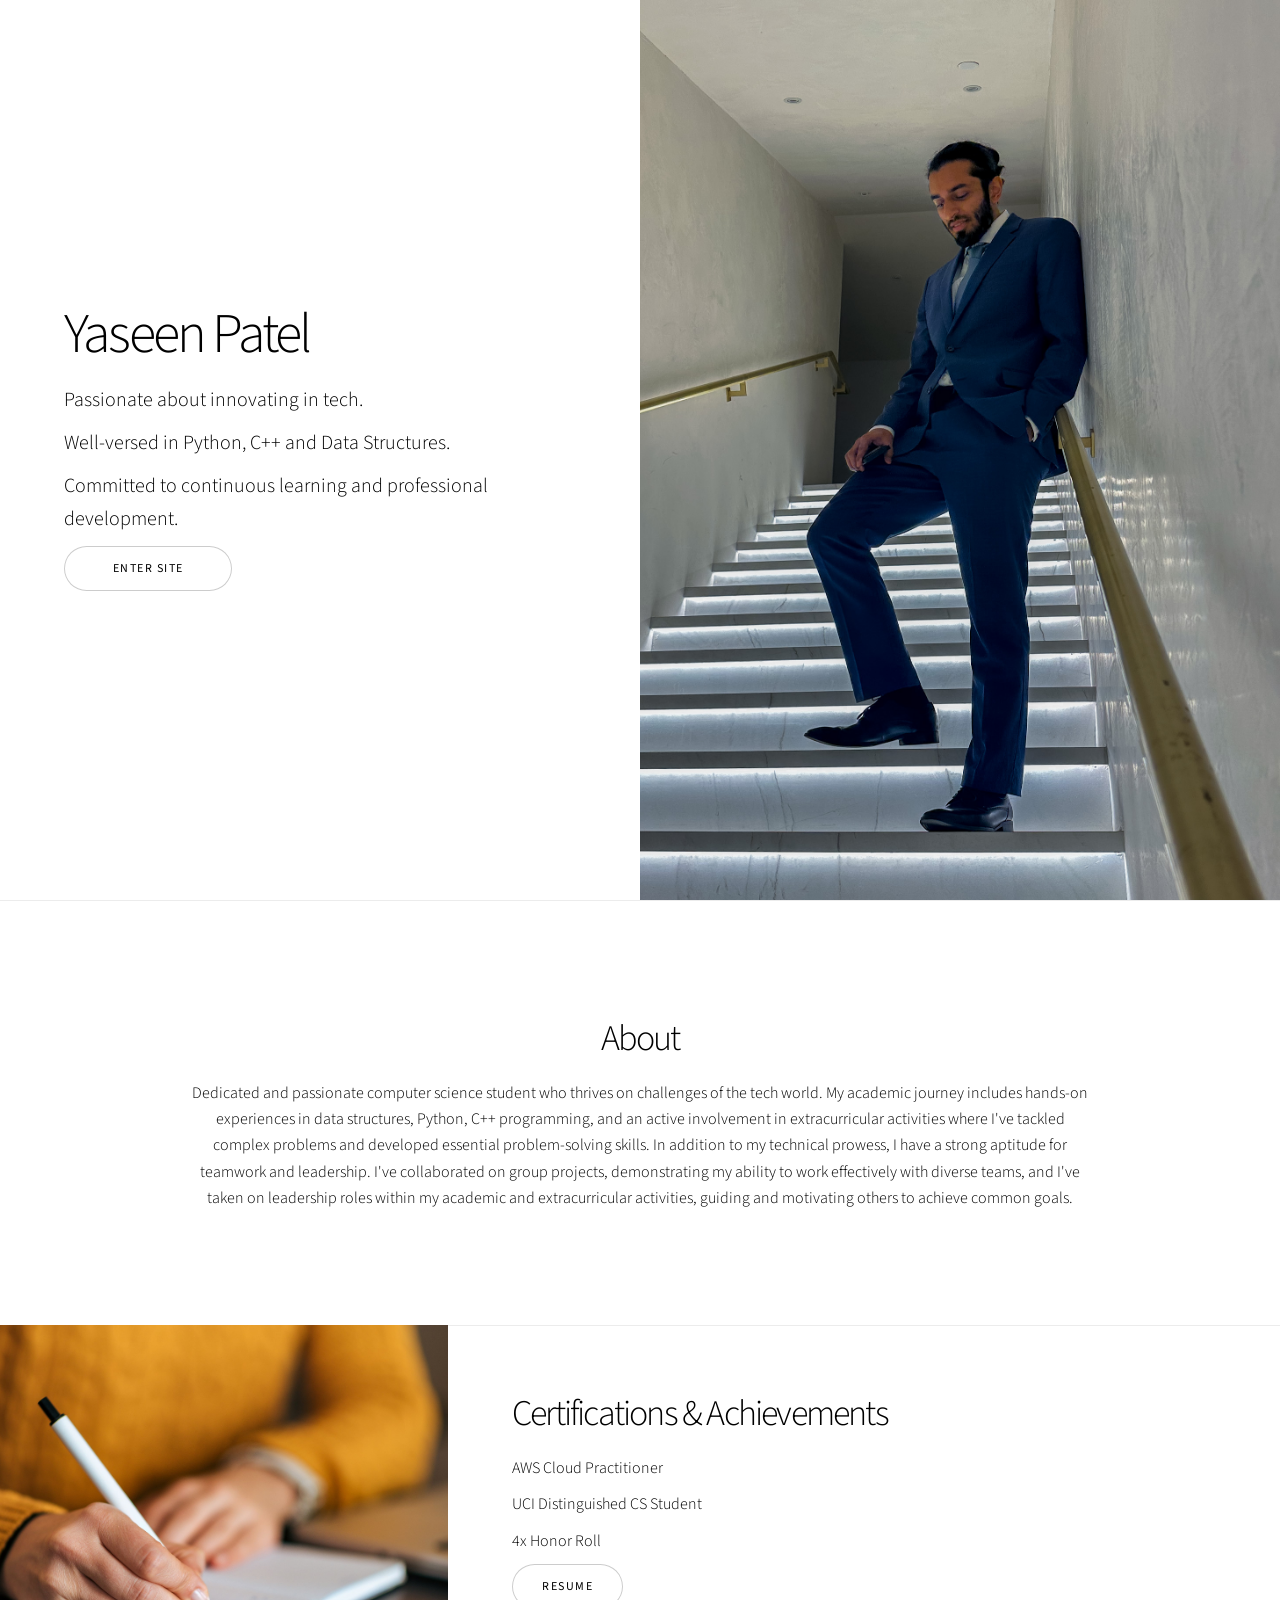
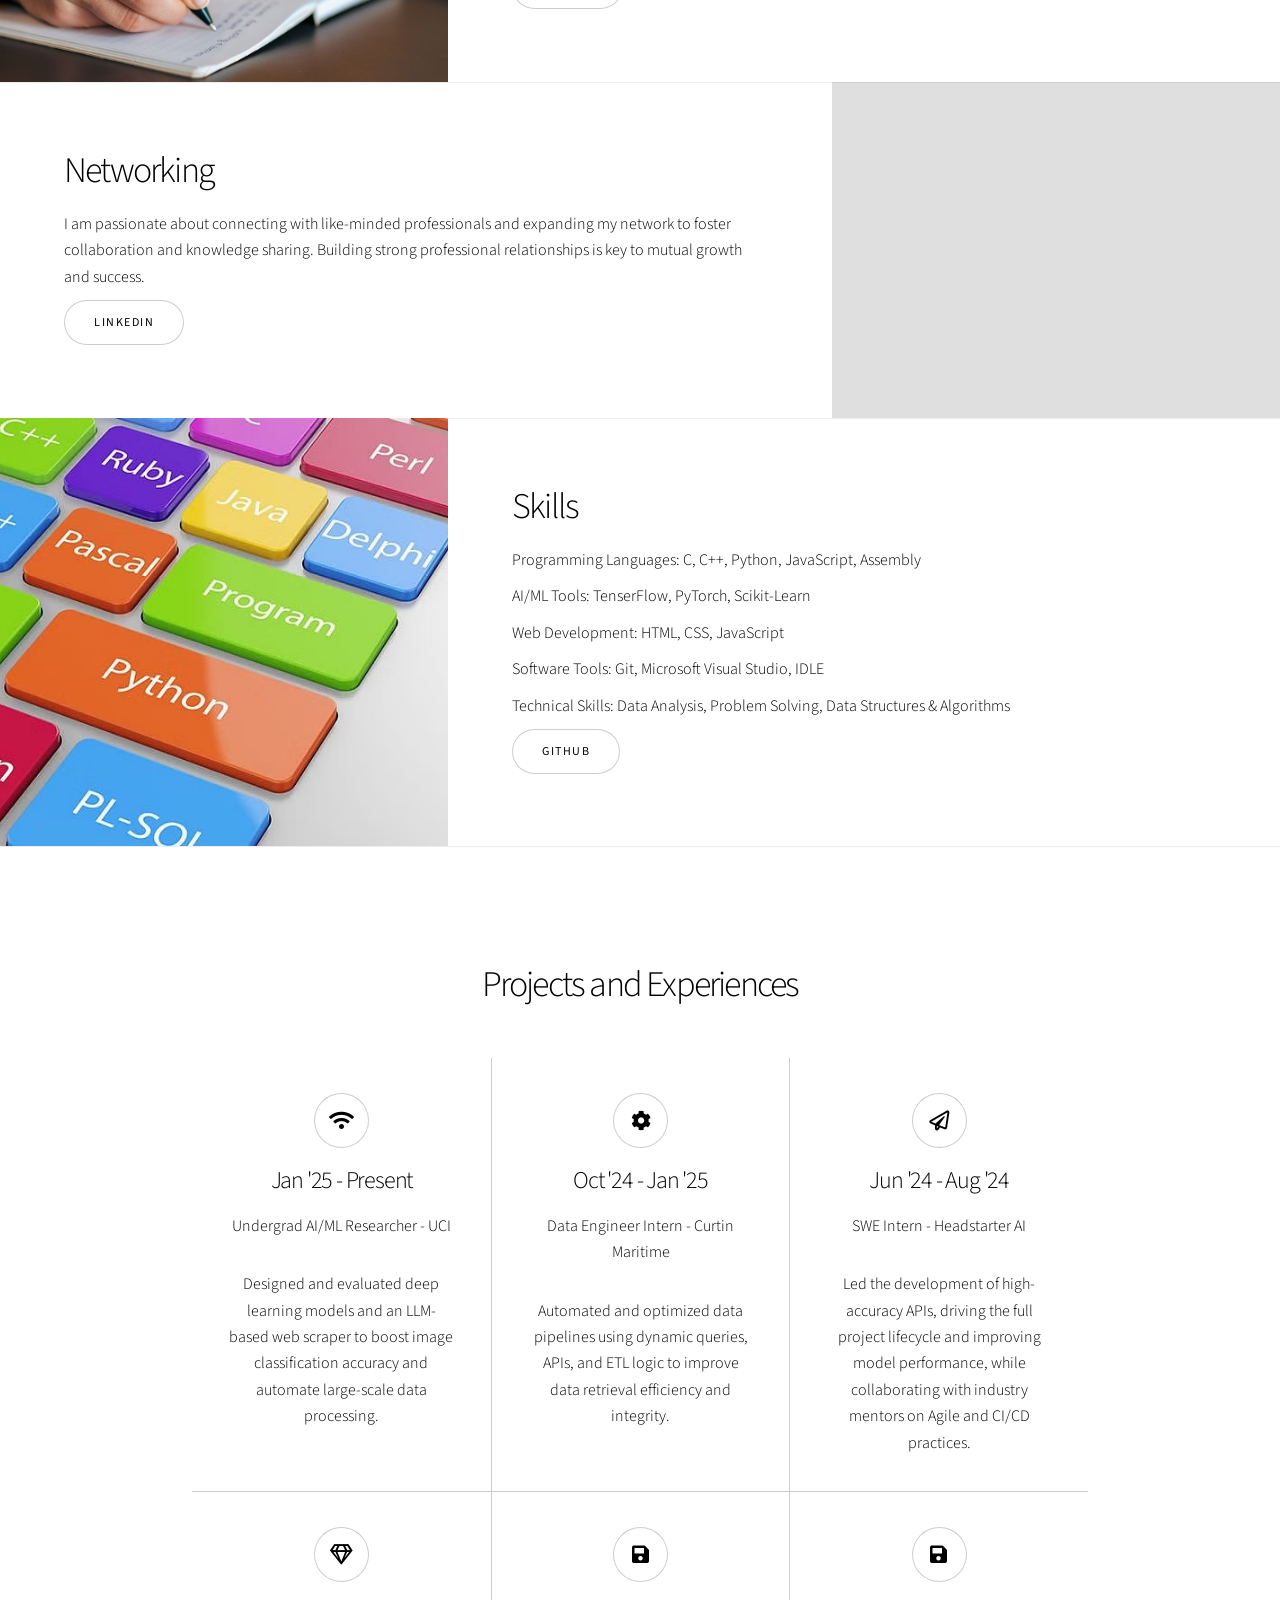
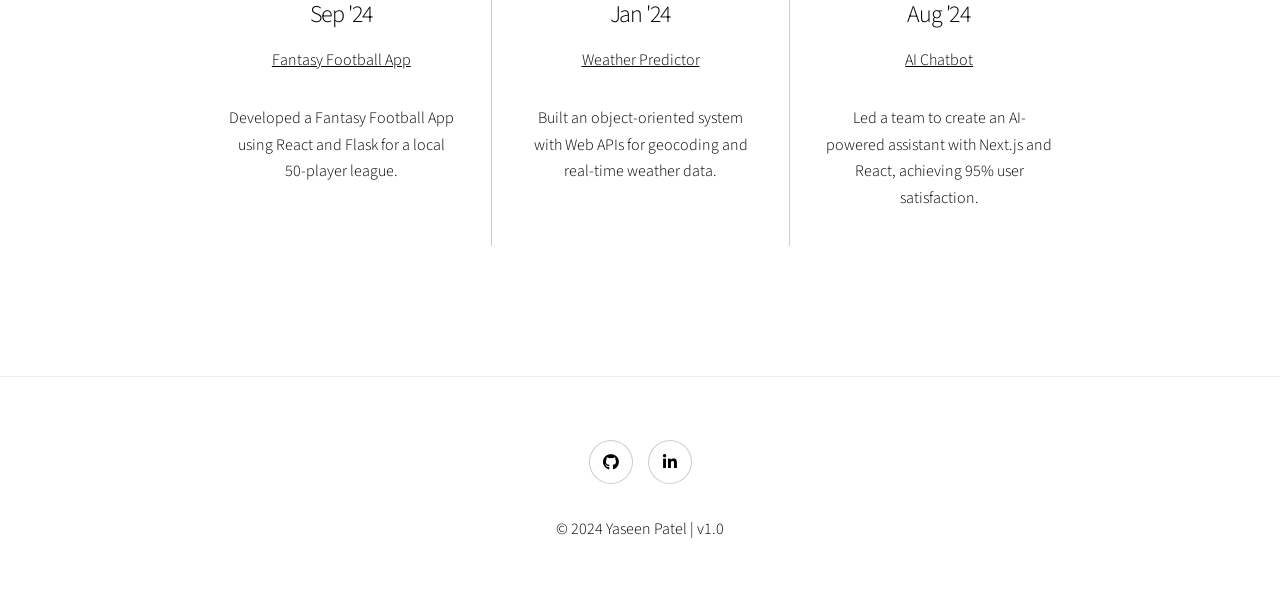
==== index.html @ 1c2e7293 "Update index.html Added comments" ====
<!DOCTYPE HTML>
<!--
    Story by HTML5 UP
    html5up.net | @ajlkn
    Free for personal and commercial use under the CCA 3.0 license (html5up.net/license)
-->
<html>
    <head>
        <title>Story by HTML5 UP</title>
        <meta charset="utf-8" />
        <meta name="viewport" content="width=device-width, initial-scale=1, user-scalable=no" />
        <link rel="stylesheet" href="assets/css/main.css" />
        <style>
            /* Add this CSS rule to adjust the space between paragraphs */
            p.major {
                margin-bottom: 10px; /* Adjust the value as needed */
            }

            /* Adjust the margin between items in the section */
            section .content p {
                margin-bottom: 10px; /* Adjust the value as needed */
            }

            /* Adjust the padding of the section */
            section.wrapper.style1 {
                padding: 50px 0; /* Adjust the values as needed */
            }
        </style>
        <noscript><link rel="stylesheet" href="assets/css/noscript.css" /></noscript>
    </head>
    <body class="is-preload">

        <!-- Wrapper -->
            <div id="wrapper" class="divided">

                <!-- One -->
                    <section class="banner style1 orient-left content-align-left image-position-right fullscreen onload-image-fade-in onload-content-fade-right">
                        <div class="content">
                            <h1>Yaseen Patel</h1> 
                            <p class="major">Passionate about innovating in tech.</p>
                            <p class="major">Well-versed in Python, C++ and Data Structures.</p>
                            <p class="major">Committed to continuous learning and professional development.</p>
                            <ul class="actions stacked">
                                <li><a href="#about" class="button big wide smooth-scroll-middle">Enter Site</a></li>
                            </ul>
                        </div>
                        <div class="image">
                            <img src="images/banner.jpg" alt="" />
                        </div>
                    </section>

                <!-- About -->
                    <section class="wrapper style1 align-center" id="about">
                        <div class="inner">
                            <h2>About</h2>
                            <p>Dedicated and passionate computer science student who thrives on challenges of the tech world. My academic journey includes hands-on experiences in data structures, Python, C++ programming, and an active involvement in extracurricular activities where I've tackled complex problems and developed essential problem-solving skills. In addition to my technical prowess, I have a strong aptitude for teamwork and leadership. I've collaborated on group projects, demonstrating my ability to work effectively with diverse teams, and I've taken on leadership roles within my academic and extracurricular activities, guiding and motivating others to achieve common goals.</p>
                        </div>
                    </section>

                <!-- Two -->
				<section class="spotlight style1 orient-right content-align-left image-position-center onscroll-image-fade-in" id="first">
					<div class="content">
						<h2>Certifications & Achievements</h2>
						<p>AWS Cloud Practitioner</p>
						<p>UCI Distinguished CS Student</p>
						<p>4x Honor Roll</p>
						<ul class="actions stacked">
							<li><a href="documents\PatelYaseenResume.pdf" class="button">Resume</a></li> <!-- Link to your resume -->
						</ul>
					</div>
					<div class="image">
						<img src="images\spotlight01.jpg" alt="" />
					</div>
				</section>

                <!-- Three -->
                    <section class="spotlight style1 orient-left content-align-left image-position-center onscroll-image-fade-in">
                        <div class="content">
                            <h2>Networking</h2>
                            <p>I am passionate about connecting with like-minded professionals and expanding my network to foster collaboration and knowledge sharing. Building strong professional relationships is key to mutual growth and success.</p>
                            <ul class="actions stacked">
								<li><a href="https://www.linkedin.com/in/ypatel-/" class="button">LinkedIn</a></li>
                            </ul>
                        </div>
                        <div class="image">
                            <img src="images/spotlight02.jpg" alt="" />
                        </div>
                    </section>

                <!-- Four -->
                    <section class="spotlight style1 orient-right content-align-left image-position-center onscroll-image-fade-in">
                        <div class="content">
                            <h2>Skills</h2>
                            <p> Programming Languages: C, C++, Python, JavaScript, Assembly</p>
                            <p> AI/ML Tools: TenserFlow, PyTorch, Scikit-Learn</p>
                            <p> Web Development: HTML, CSS, JavaScript</p>
                            <p> Software Tools: Git, Microsoft Visual Studio, IDLE</p>
                            <p> Technical Skills: Data Analysis, Problem Solving, Data Structures & Algorithms</p>
                            <ul class="actions stacked">
                                <li><a href="https://github.com/yaseenp24" class="button">GitHub</a></li>
                            </ul>
                        </div>
                        <div class="image">
                            <img src="images/spotlight03.jpg" alt="" />
                        </div>
                    </section>

                <!-- Five -->
                    <!-- <section class="wrapper style1 align-center">
                        <div class="inner">
                            <h2>Massa sed condimentum</h2>
                            <p></p>
                        </div> -->

                        <!-- Gallery -->
                            <!-- <div class="gallery style2 medium lightbox onscroll-fade-in">
                                <article>
                                    <a href="images/gallery/fulls/01.jpg" class="image">
                                        <img src="images/gallery/thumbs/01.jpg" alt="" />
                                    </a>
                                    <div class="caption">
                                        <h3>Ipsum Dolor</h3>
                                        <p></p>
                                        <ul class="actions fixed">
                                            <li><span class="button small">Details</span></li>
                                        </ul>
                                    </div>
                                </article>
                            </div> -->

                    </section>

                <!-- Six -->
                    <!-- <section class="wrapper style1 align-center">
                        <div class="inner">
                            <h2>Projects and Experiences</h2>
                            <p></p>
                            <div class="items style1 medium onscroll-fade-in">
                                <section>
                                    <span class="icon style2 major fa-gem"></span>
                                    <h3>Nov '23</h3>
									<p>AI Connect Four</p>
                                    <p>Developed a networked Python Connect Four game with AI play, emphasizing modular, user-friendly code.</p>
                                </section> -->
                    <section class="wrapper style1 align-center">
                        <div class="inner">
                            <h2>Projects and Experiences</h2>
                            <p></p>
                            <div class="items style1 medium onscroll-fade-in">
                                <section>
                                    <span class="icon solid style2 major fa-wifi"></span> 
                                    <h3>Jan '25 - Present</h3>
									<p>Undergrad AI/ML Researcher - UCI</p>
                                    <p>Designed and evaluated deep learning models and an LLM-based web scraper to boost image classification accuracy and automate large-scale data processing.</p>
                                </section>
                                <section>
                                    <span class="icon solid style2 major fa-cog"></span>
                                    <h3>Oct '24 - Jan '25</h3>
									<p>Data Engineer Intern - Curtin Maritime</p>
                                    <p>Automated and optimized data pipelines using dynamic queries, APIs, and ETL logic to improve data retrieval efficiency and integrity.</p>
                                </section>
                                <section>
                                    <span class="icon style2 major fa-paper-plane"></span>
                                    <h3>Jun '24 - Aug '24</h3>
									<p>SWE Intern - Headstarter AI</p>
                                    <p>Led the development of high-accuracy APIs, driving the full project lifecycle and improving model performance, while collaborating with industry mentors on Agile and CI/CD practices.</p>
                                </section>
                                <section>
                                    <span class="icon style2 major fa-gem"></span>
                                    <h3>Sep '24</h3>
                                    <p>
                                        <a href="https://fantasy-football-app.onrender.com/" target="_blank">Fantasy Football App</a>
                                    </p>
                                    <p>Developed a Fantasy Football App using React and Flask for a local 50-player league.</p>
                                </section>    
                                <section>
                                    <span class="icon solid style2 major fa-save"></span>
                                    <h3>Jan '24</h3>
                                    <p>
                                        <a href="https://github.com/yaseenp24/Weather-Predictor" target="_blank">Weather Predictor</a>
                                    <p>Built an object-oriented system with Web APIs for geocoding and real-time weather data. </p>
                                </section>
                                <section>
                                    <span class="icon solid style2 major fa-save"></span>
                                    <h3>Aug '24</h3>
                                    <p>
                                        <a href="https://github.com/yaseenp24/AI-chatbot" target="_blank">AI Chatbot</a>
                                    <p>Led a team to create an AI-powered assistant with Next.js and React, achieving 95% user satisfaction. </p>
                                </section>
                            </div>
                        </div>
                    </section>

                <!-- Seven -->
                    <!-- <section class="wrapper style1 align-center">
                        <div class="inner medium">
                            <h2>Get in touch</h2>
                            <form method="post" action="#">
                                <div class="fields">
                                    <div class="field half">
                                        <label for="name">Name</label>
                                        <input type="text" name="name" id="name" value="" />
                                    </div>
                                    <div class="field half">
                                        <label for="email">Email</label>
                                        <input type="email" name="email" id="email" value="" />
                                    </div>
                                    <div class="field">
                                        <label for="message">Message</label>
                                        <textarea name="message" id="message" rows="6"></textarea>
                                    </div>
                                </div>
                                <ul class="actions special">
                                    <li><input type="submit" name="submit" id="submit" value="Send Message" /></li>
                                </ul>
                            </form>

                        </div>
                    </section> -->

                <!-- Footer -->
                    <footer class="wrapper style1 align-center"> 
                        <div class="inner">
                            <ul class="icons">
                                <li><a href="https://github.com/yaseenp24" class="icon brands style2 fa-github"><span class="label">Twitter</span></a></li>
                                <!-- <li><a href="#" class="icon brands style2 fa-facebook-f"><span class="label">Facebook</span></a></li> -->
                                <!-- <li><a href="#" class="icon brands style2 fa-instagram"><span class="label">Instagram</span></a></li> -->
                                <li><a href="https://www.linkedin.com/in/ypatel-/" class="icon brands style2 fa-linkedin-in"><span class="label">LinkedIn</span></a></li>
                                <!-- <li><a href="#" class="icon style2 fa-envelope"><span class="label">Email</span></a></li> -->
                            </ul>
                            <p>&copy; 2024 Yaseen Patel | v1.0</p>
                        </div>
                    </footer>

            </div>
						<!-- <ul class="actions stacked">
							<li><a href="documents/Yaseen_Patel_Resume.pdf" class="button">Resume</a></li> <!-- Link to your resume -->
						<!-- </ul> -->
        <!-- Scripts --> 
            <script src="assets/js/jquery.min.js"></script>
            <script src="assets/js/jquery.scrollex.min.js"></script>
            <script src="assets/js/jquery.scrolly.min.js"></script>
            <script src="assets/js/browser.min.js"></script>
            <script src="assets/js/breakpoints.min.js"></script>
            <script src="assets/js/util.js"></script>
            <script src="assets/js/main.js"></script>

    </body>
</html>
---- assets/css/main.css ----
@import url(fontawesome-all.min.css);
@import url("https://fonts.googleapis.com/css?family=Source+Sans+Pro:300,300i,400,400i");

/*
	Story by HTML5 UP
	html5up.net | @ajlkn
	Free for personal and commercial use under the CCA 3.0 license (html5up.net/license)
*/

html, body, div, span, applet, object,
iframe, h1, h2, h3, h4, h5, h6, p, blockquote,
pre, a, abbr, acronym, address, big, cite,
code, del, dfn, em, img, ins, kbd, q, s, samp,
small, strike, strong, sub, sup, tt, var, b,
u, i, center, dl, dt, dd, ol, ul, li, fieldset,
form, label, legend, table, caption, tbody,
tfoot, thead, tr, th, td, article, aside,
canvas, details, embed, figure, figcaption,
footer, header, hgroup, menu, nav, output, ruby,
section, summary, time, mark, audio, video {
	margin: 0;
	padding: 0;
	border: 0;
	font-size: 100%;
	font: inherit;
	vertical-align: baseline;}

article, aside, details, figcaption, figure,
footer, header, hgroup, menu, nav, section {
	display: block;}

body {
	line-height: 1;
}

ol, ul {
	list-style: none;
}

blockquote, q {
	quotes: none;
}

	blockquote:before, blockquote:after, q:before, q:after {
		content: '';
		content: none;
	}

table {
	border-collapse: collapse;
	border-spacing: 0;
}

body {
	-webkit-text-size-adjust: none;
}

mark {
	background-color: transparent;
	color: inherit;
}

input::-moz-focus-inner {
	border: 0;
	padding: 0;
}

input, select, textarea {
	-moz-appearance: none;
	-webkit-appearance: none;
	-ms-appearance: none;
	appearance: none;
}

/* Basic */

	@-ms-viewport {
		width: device-width;
	}

	body {
		-ms-overflow-style: scrollbar;
	}

	@media screen and (max-width: 480px) {

		html, body {
			min-width: 320px;
		}

	}

	html {
		box-sizing: border-box;
	}

	*, *:before, *:after {
		box-sizing: inherit;
	}

	body {
		background: #ffffff;
	}

		body.is-preload *, body.is-preload *:before, body.is-preload *:after {
			-moz-animation: none !important;
			-webkit-animation: none !important;
			-ms-animation: none !important;
			animation: none !important;
			-moz-transition: none !important;
			-webkit-transition: none !important;
			-ms-transition: none !important;
			transition: none !important;
		}

/* Type */

	html {
		font-size: 18pt;
	}

		@media screen and (max-width: 1680px) {

			html {
				font-size: 14pt;
			}

		}

		@media screen and (max-width: 1280px) {

			html {
				font-size: 12pt;
			}

		}

		@media screen and (max-width: 736px) {

			html {
				font-size: 11pt;
			}

		}

		@media screen and (max-width: 360px) {

			html {
				font-size: 10pt;
			}

		}

	body {
		background-color: #ffffff;
		color: #000000;
	}

	body, input, select, textarea {
		font-family: "Source Sans Pro", Helvetica, sans-serif;
		font-size: 1rem;
		font-weight: 300;
		line-height: 1.65;
	}

	a {
		-moz-transition: color 0.2s ease-in-out;
		-webkit-transition: color 0.2s ease-in-out;
		-ms-transition: color 0.2s ease-in-out;
		transition: color 0.2s ease-in-out;
		text-decoration: underline;
	}

		a:hover {
			text-decoration: none;
		}

	strong, b {
		font-weight: 400;
	}

	em, i {
		font-style: italic;
	}

	p {
		margin: 0 0 2rem 0;
	}

		p.major {
			font-size: 1.25rem;
		}

	h1, h2, h3, h4, h5, h6 {
		font-weight: 300;
		line-height: 1.375;
		letter-spacing: -0.05em;
		margin: 0 0 1rem 0;
	}

		h1 a, h2 a, h3 a, h4 a, h5 a, h6 a {
			color: inherit;
			text-decoration: none;
		}

	h1 {
		font-size: 3.5rem;
		line-height: 1.2;
	}

	h2 {
		font-size: 2.25rem;
	}

	h3 {
		font-size: 1.5rem;
	}

	h4 {
		font-size: 1.1rem;
	}

	h5 {
		font-size: 0.9rem;
	}

	h6 {
		font-size: 0.7rem;
	}

	sub {
		font-size: 0.8rem;
		position: relative;
		top: 0.5rem;
	}

	sup {
		font-size: 0.8rem;
		position: relative;
		top: -0.5rem;
	}

	blockquote {
		border-left: solid 4px;
		font-style: italic;
		margin: 0 0 2rem 0;
		padding: 0.5rem 0 0.5rem 2rem;
	}

	code {
		border-radius: 4px;
		font-family: "Courier New", monospace;
		font-size: 0.9em;
		margin: 0 0.25rem;
		padding: 0.25rem 0.325rem;
	}

	pre {
		-webkit-overflow-scrolling: touch;
		font-family: "Courier New", monospace;
		font-size: 0.9em;
		margin: 0 0 2rem 0;
	}

		pre code {
			display: block;
			line-height: 1.5;
			padding: 0.75rem 1rem;
			overflow-x: auto;
		}

	hr {
		border: 0;
		border-bottom: solid 1px;
		margin: 2.5rem 0;
	}

		hr.major {
			margin: 3.5rem 0;
		}

	.align-left {
		text-align: left;
	}

	.align-center {
		text-align: center;
	}

	.align-right {
		text-align: right;
	}

	@media screen and (max-width: 736px) {

		p.major {
			font-size: 1.1rem;
		}

		h1 {
			font-size: 2.5rem;
		}

		h2 {
			font-size: 2rem;
		}

		h3 {
			font-size: 1.25rem;
		}

		h4 {
			font-size: 1rem;
		}

	}

	input, select, textarea {
		color: #000000;
	}

	a {
		color: #000000;
	}

		a:hover {
			color: #47D3E5;
		}

	strong, b {
		color: #000000;
	}

	h1, h2, h3, h4, h5, h6 {
		color: #000000;
	}

	blockquote {
		border-left-color: rgba(0, 0, 0, 0.2);
	}

	code {
		background: rgba(0, 0, 0, 0.05);
		border-color: rgba(0, 0, 0, 0.2);
	}

	hr {
		border-bottom-color: rgba(0, 0, 0, 0.2);
	}

/* Row */

	.row {
		display: flex;
		flex-wrap: wrap;
		box-sizing: border-box;
		align-items: stretch;
	}

		.row > * {
			box-sizing: border-box;
		}

		.row.gtr-uniform > * > :last-child {
			margin-bottom: 0;
		}

		.row.aln-left {
			justify-content: flex-start;
		}

		.row.aln-center {
			justify-content: center;
		}

		.row.aln-right {
			justify-content: flex-end;
		}

		.row.aln-top {
			align-items: flex-start;
		}

		.row.aln-middle {
			align-items: center;
		}

		.row.aln-bottom {
			align-items: flex-end;
		}

		.row > .imp {
			order: -1;
		}

		.row > .col-1 {
			width: 8.33333%;
		}

		.row > .off-1 {
			margin-left: 8.33333%;
		}

		.row > .col-2 {
			width: 16.66667%;
		}

		.row > .off-2 {
			margin-left: 16.66667%;
		}

		.row > .col-3 {
			width: 25%;
		}

		.row > .off-3 {
			margin-left: 25%;
		}

		.row > .col-4 {
			width: 33.33333%;
		}

		.row > .off-4 {
			margin-left: 33.33333%;
		}

		.row > .col-5 {
			width: 41.66667%;
		}

		.row > .off-5 {
			margin-left: 41.66667%;
		}

		.row > .col-6 {
			width: 50%;
		}

		.row > .off-6 {
			margin-left: 50%;
		}

		.row > .col-7 {
			width: 58.33333%;
		}

		.row > .off-7 {
			margin-left: 58.33333%;
		}

		.row > .col-8 {
			width: 66.66667%;
		}

		.row > .off-8 {
			margin-left: 66.66667%;
		}

		.row > .col-9 {
			width: 75%;
		}

		.row > .off-9 {
			margin-left: 75%;
		}

		.row > .col-10 {
			width: 83.33333%;
		}

		.row > .off-10 {
			margin-left: 83.33333%;
		}

		.row > .col-11 {
			width: 91.66667%;
		}

		.row > .off-11 {
			margin-left: 91.66667%;
		}

		.row > .col-12 {
			width: 100%;
		}

		.row > .off-12 {
			margin-left: 100%;
		}

		.row.gtr-0 {
			margin-top: 0;
			margin-left: 0rem;
		}

			.row.gtr-0 > * {
				padding: 0 0 0 0rem;
			}

			.row.gtr-0.gtr-uniform {
				margin-top: 0rem;
			}

				.row.gtr-0.gtr-uniform > * {
					padding-top: 0rem;
				}

		.row.gtr-25 {
			margin-top: 0;
			margin-left: -0.5rem;
		}

			.row.gtr-25 > * {
				padding: 0 0 0 0.5rem;
			}

			.row.gtr-25.gtr-uniform {
				margin-top: -0.5rem;
			}

				.row.gtr-25.gtr-uniform > * {
					padding-top: 0.5rem;
				}

		.row.gtr-50 {
			margin-top: 0;
			margin-left: -1rem;
		}

			.row.gtr-50 > * {
				padding: 0 0 0 1rem;
			}

			.row.gtr-50.gtr-uniform {
				margin-top: -1rem;
			}

				.row.gtr-50.gtr-uniform > * {
					padding-top: 1rem;
				}

		.row {
			margin-top: 0;
			margin-left: -2rem;
		}

			.row > * {
				padding: 0 0 0 2rem;
			}

			.row.gtr-uniform {
				margin-top: -2rem;
			}

				.row.gtr-uniform > * {
					padding-top: 2rem;
				}

		.row.gtr-150 {
			margin-top: 0;
			margin-left: -3rem;
		}

			.row.gtr-150 > * {
				padding: 0 0 0 3rem;
			}

			.row.gtr-150.gtr-uniform {
				margin-top: -3rem;
			}

				.row.gtr-150.gtr-uniform > * {
					padding-top: 3rem;
				}

		.row.gtr-200 {
			margin-top: 0;
			margin-left: -4rem;
		}

			.row.gtr-200 > * {
				padding: 0 0 0 4rem;
			}

			.row.gtr-200.gtr-uniform {
				margin-top: -4rem;
			}

				.row.gtr-200.gtr-uniform > * {
					padding-top: 4rem;
				}

		@media screen and (max-width: 1680px) {

			.row {
				display: flex;
				flex-wrap: wrap;
				box-sizing: border-box;
				align-items: stretch;
			}

				.row > * {
					box-sizing: border-box;
				}

				.row.gtr-uniform > * > :last-child {
					margin-bottom: 0;
				}

				.row.aln-left {
					justify-content: flex-start;
				}

				.row.aln-center {
					justify-content: center;
				}

				.row.aln-right {
					justify-content: flex-end;
				}

				.row.aln-top {
					align-items: flex-start;
				}

				.row.aln-middle {
					align-items: center;
				}

				.row.aln-bottom {
					align-items: flex-end;
				}

				.row > .imp-xlarge {
					order: -1;
				}

				.row > .col-1-xlarge {
					width: 8.33333%;
				}

				.row > .off-1-xlarge {
					margin-left: 8.33333%;
				}

				.row > .col-2-xlarge {
					width: 16.66667%;
				}

				.row > .off-2-xlarge {
					margin-left: 16.66667%;
				}

				.row > .col-3-xlarge {
					width: 25%;
				}

				.row > .off-3-xlarge {
					margin-left: 25%;
				}

				.row > .col-4-xlarge {
					width: 33.33333%;
				}

				.row > .off-4-xlarge {
					margin-left: 33.33333%;
				}

				.row > .col-5-xlarge {
					width: 41.66667%;
				}

				.row > .off-5-xlarge {
					margin-left: 41.66667%;
				}

				.row > .col-6-xlarge {
					width: 50%;
				}

				.row > .off-6-xlarge {
					margin-left: 50%;
				}

				.row > .col-7-xlarge {
					width: 58.33333%;
				}

				.row > .off-7-xlarge {
					margin-left: 58.33333%;
				}

				.row > .col-8-xlarge {
					width: 66.66667%;
				}

				.row > .off-8-xlarge {
					margin-left: 66.66667%;
				}

				.row > .col-9-xlarge {
					width: 75%;
				}

				.row > .off-9-xlarge {
					margin-left: 75%;
				}

				.row > .col-10-xlarge {
					width: 83.33333%;
				}

				.row > .off-10-xlarge {
					margin-left: 83.33333%;
				}

				.row > .col-11-xlarge {
					width: 91.66667%;
				}

				.row > .off-11-xlarge {
					margin-left: 91.66667%;
				}

				.row > .col-12-xlarge {
					width: 100%;
				}

				.row > .off-12-xlarge {
					margin-left: 100%;
				}

				.row.gtr-0 {
					margin-top: 0;
					margin-left: 0rem;
				}

					.row.gtr-0 > * {
						padding: 0 0 0 0rem;
					}

					.row.gtr-0.gtr-uniform {
						margin-top: 0rem;
					}

						.row.gtr-0.gtr-uniform > * {
							padding-top: 0rem;
						}

				.row.gtr-25 {
					margin-top: 0;
					margin-left: -0.5rem;
				}

					.row.gtr-25 > * {
						padding: 0 0 0 0.5rem;
					}

					.row.gtr-25.gtr-uniform {
						margin-top: -0.5rem;
					}

						.row.gtr-25.gtr-uniform > * {
							padding-top: 0.5rem;
						}

				.row.gtr-50 {
					margin-top: 0;
					margin-left: -1rem;
				}

					.row.gtr-50 > * {
						padding: 0 0 0 1rem;
					}

					.row.gtr-50.gtr-uniform {
						margin-top: -1rem;
					}

						.row.gtr-50.gtr-uniform > * {
							padding-top: 1rem;
						}

				.row {
					margin-top: 0;
					margin-left: -2rem;
				}

					.row > * {
						padding: 0 0 0 2rem;
					}

					.row.gtr-uniform {
						margin-top: -2rem;
					}

						.row.gtr-uniform > * {
							padding-top: 2rem;
						}

				.row.gtr-150 {
					margin-top: 0;
					margin-left: -3rem;
				}

					.row.gtr-150 > * {
						padding: 0 0 0 3rem;
					}

					.row.gtr-150.gtr-uniform {
						margin-top: -3rem;
					}

						.row.gtr-150.gtr-uniform > * {
							padding-top: 3rem;
						}

				.row.gtr-200 {
					margin-top: 0;
					margin-left: -4rem;
				}

					.row.gtr-200 > * {
						padding: 0 0 0 4rem;
					}

					.row.gtr-200.gtr-uniform {
						margin-top: -4rem;
					}

						.row.gtr-200.gtr-uniform > * {
							padding-top: 4rem;
						}

		}

		@media screen and (max-width: 1280px) {

			.row {
				display: flex;
				flex-wrap: wrap;
				box-sizing: border-box;
				align-items: stretch;
			}

				.row > * {
					box-sizing: border-box;
				}

				.row.gtr-uniform > * > :last-child {
					margin-bottom: 0;
				}

				.row.aln-left {
					justify-content: flex-start;
				}

				.row.aln-center {
					justify-content: center;
				}

				.row.aln-right {
					justify-content: flex-end;
				}

				.row.aln-top {
					align-items: flex-start;
				}

				.row.aln-middle {
					align-items: center;
				}

				.row.aln-bottom {
					align-items: flex-end;
				}

				.row > .imp-large {
					order: -1;
				}

				.row > .col-1-large {
					width: 8.33333%;
				}

				.row > .off-1-large {
					margin-left: 8.33333%;
				}

				.row > .col-2-large {
					width: 16.66667%;
				}

				.row > .off-2-large {
					margin-left: 16.66667%;
				}

				.row > .col-3-large {
					width: 25%;
				}

				.row > .off-3-large {
					margin-left: 25%;
				}

				.row > .col-4-large {
					width: 33.33333%;
				}

				.row > .off-4-large {
					margin-left: 33.33333%;
				}

				.row > .col-5-large {
					width: 41.66667%;
				}

				.row > .off-5-large {
					margin-left: 41.66667%;
				}

				.row > .col-6-large {
					width: 50%;
				}

				.row > .off-6-large {
					margin-left: 50%;
				}

				.row > .col-7-large {
					width: 58.33333%;
				}

				.row > .off-7-large {
					margin-left: 58.33333%;
				}

				.row > .col-8-large {
					width: 66.66667%;
				}

				.row > .off-8-large {
					margin-left: 66.66667%;
				}

				.row > .col-9-large {
					width: 75%;
				}

				.row > .off-9-large {
					margin-left: 75%;
				}

				.row > .col-10-large {
					width: 83.33333%;
				}

				.row > .off-10-large {
					margin-left: 83.33333%;
				}

				.row > .col-11-large {
					width: 91.66667%;
				}

				.row > .off-11-large {
					margin-left: 91.66667%;
				}

				.row > .col-12-large {
					width: 100%;
				}

				.row > .off-12-large {
					margin-left: 100%;
				}

				.row.gtr-0 {
					margin-top: 0;
					margin-left: 0rem;
				}

					.row.gtr-0 > * {
						padding: 0 0 0 0rem;
					}

					.row.gtr-0.gtr-uniform {
						margin-top: 0rem;
					}

						.row.gtr-0.gtr-uniform > * {
							padding-top: 0rem;
						}

				.row.gtr-25 {
					margin-top: 0;
					margin-left: -0.5rem;
				}

					.row.gtr-25 > * {
						padding: 0 0 0 0.5rem;
					}

					.row.gtr-25.gtr-uniform {
						margin-top: -0.5rem;
					}

						.row.gtr-25.gtr-uniform > * {
							padding-top: 0.5rem;
						}

				.row.gtr-50 {
					margin-top: 0;
					margin-left: -1rem;
				}

					.row.gtr-50 > * {
						padding: 0 0 0 1rem;
					}

					.row.gtr-50.gtr-uniform {
						margin-top: -1rem;
					}

						.row.gtr-50.gtr-uniform > * {
							padding-top: 1rem;
						}

				.row {
					margin-top: 0;
					margin-left: -2rem;
				}

					.row > * {
						padding: 0 0 0 2rem;
					}

					.row.gtr-uniform {
						margin-top: -2rem;
					}

						.row.gtr-uniform > * {
							padding-top: 2rem;
						}

				.row.gtr-150 {
					margin-top: 0;
					margin-left: -3rem;
				}

					.row.gtr-150 > * {
						padding: 0 0 0 3rem;
					}

					.row.gtr-150.gtr-uniform {
						margin-top: -3rem;
					}

						.row.gtr-150.gtr-uniform > * {
							padding-top: 3rem;
						}

				.row.gtr-200 {
					margin-top: 0;
					margin-left: -4rem;
				}

					.row.gtr-200 > * {
						padding: 0 0 0 4rem;
					}

					.row.gtr-200.gtr-uniform {
						margin-top: -4rem;
					}

						.row.gtr-200.gtr-uniform > * {
							padding-top: 4rem;
						}

		}

		@media screen and (max-width: 980px) {

			.row {
				display: flex;
				flex-wrap: wrap;
				box-sizing: border-box;
				align-items: stretch;
			}

				.row > * {
					box-sizing: border-box;
				}

				.row.gtr-uniform > * > :last-child {
					margin-bottom: 0;
				}

				.row.aln-left {
					justify-content: flex-start;
				}

				.row.aln-center {
					justify-content: center;
				}

				.row.aln-right {
					justify-content: flex-end;
				}

				.row.aln-top {
					align-items: flex-start;
				}

				.row.aln-middle {
					align-items: center;
				}

				.row.aln-bottom {
					align-items: flex-end;
				}

				.row > .imp-medium {
					order: -1;
				}

				.row > .col-1-medium {
					width: 8.33333%;
				}

				.row > .off-1-medium {
					margin-left: 8.33333%;
				}

				.row > .col-2-medium {
					width: 16.66667%;
				}

				.row > .off-2-medium {
					margin-left: 16.66667%;
				}

				.row > .col-3-medium {
					width: 25%;
				}

				.row > .off-3-medium {
					margin-left: 25%;
				}

				.row > .col-4-medium {
					width: 33.33333%;
				}

				.row > .off-4-medium {
					margin-left: 33.33333%;
				}

				.row > .col-5-medium {
					width: 41.66667%;
				}

				.row > .off-5-medium {
					margin-left: 41.66667%;
				}

				.row > .col-6-medium {
					width: 50%;
				}

				.row > .off-6-medium {
					margin-left: 50%;
				}

				.row > .col-7-medium {
					width: 58.33333%;
				}

				.row > .off-7-medium {
					margin-left: 58.33333%;
				}

				.row > .col-8-medium {
					width: 66.66667%;
				}

				.row > .off-8-medium {
					margin-left: 66.66667%;
				}

				.row > .col-9-medium {
					width: 75%;
				}

				.row > .off-9-medium {
					margin-left: 75%;
				}

				.row > .col-10-medium {
					width: 83.33333%;
				}

				.row > .off-10-medium {
					margin-left: 83.33333%;
				}

				.row > .col-11-medium {
					width: 91.66667%;
				}

				.row > .off-11-medium {
					margin-left: 91.66667%;
				}

				.row > .col-12-medium {
					width: 100%;
				}

				.row > .off-12-medium {
					margin-left: 100%;
				}

				.row.gtr-0 {
					margin-top: 0;
					margin-left: 0rem;
				}

					.row.gtr-0 > * {
						padding: 0 0 0 0rem;
					}

					.row.gtr-0.gtr-uniform {
						margin-top: 0rem;
					}

						.row.gtr-0.gtr-uniform > * {
							padding-top: 0rem;
						}

				.row.gtr-25 {
					margin-top: 0;
					margin-left: -0.5rem;
				}

					.row.gtr-25 > * {
						padding: 0 0 0 0.5rem;
					}

					.row.gtr-25.gtr-uniform {
						margin-top: -0.5rem;
					}

						.row.gtr-25.gtr-uniform > * {
							padding-top: 0.5rem;
						}

				.row.gtr-50 {
					margin-top: 0;
					margin-left: -1rem;
				}

					.row.gtr-50 > * {
						padding: 0 0 0 1rem;
					}

					.row.gtr-50.gtr-uniform {
						margin-top: -1rem;
					}

						.row.gtr-50.gtr-uniform > * {
							padding-top: 1rem;
						}

				.row {
					margin-top: 0;
					margin-left: -2rem;
				}

					.row > * {
						padding: 0 0 0 2rem;
					}

					.row.gtr-uniform {
						margin-top: -2rem;
					}

						.row.gtr-uniform > * {
							padding-top: 2rem;
						}

				.row.gtr-150 {
					margin-top: 0;
					margin-left: -3rem;
				}

					.row.gtr-150 > * {
						padding: 0 0 0 3rem;
					}

					.row.gtr-150.gtr-uniform {
						margin-top: -3rem;
					}

						.row.gtr-150.gtr-uniform > * {
							padding-top: 3rem;
						}

				.row.gtr-200 {
					margin-top: 0;
					margin-left: -4rem;
				}

					.row.gtr-200 > * {
						padding: 0 0 0 4rem;
					}

					.row.gtr-200.gtr-uniform {
						margin-top: -4rem;
					}

						.row.gtr-200.gtr-uniform > * {
							padding-top: 4rem;
						}

		}

		@media screen and (max-width: 736px) {

			.row {
				display: flex;
				flex-wrap: wrap;
				box-sizing: border-box;
				align-items: stretch;
			}

				.row > * {
					box-sizing: border-box;
				}

				.row.gtr-uniform > * > :last-child {
					margin-bottom: 0;
				}

				.row.aln-left {
					justify-content: flex-start;
				}

				.row.aln-center {
					justify-content: center;
				}

				.row.aln-right {
					justify-content: flex-end;
				}

				.row.aln-top {
					align-items: flex-start;
				}

				.row.aln-middle {
					align-items: center;
				}

				.row.aln-bottom {
					align-items: flex-end;
				}

				.row > .imp-small {
					order: -1;
				}

				.row > .col-1-small {
					width: 8.33333%;
				}

				.row > .off-1-small {
					margin-left: 8.33333%;
				}

				.row > .col-2-small {
					width: 16.66667%;
				}

				.row > .off-2-small {
					margin-left: 16.66667%;
				}

				.row > .col-3-small {
					width: 25%;
				}

				.row > .off-3-small {
					margin-left: 25%;
				}

				.row > .col-4-small {
					width: 33.33333%;
				}

				.row > .off-4-small {
					margin-left: 33.33333%;
				}

				.row > .col-5-small {
					width: 41.66667%;
				}

				.row > .off-5-small {
					margin-left: 41.66667%;
				}

				.row > .col-6-small {
					width: 50%;
				}

				.row > .off-6-small {
					margin-left: 50%;
				}

				.row > .col-7-small {
					width: 58.33333%;
				}

				.row > .off-7-small {
					margin-left: 58.33333%;
				}

				.row > .col-8-small {
					width: 66.66667%;
				}

				.row > .off-8-small {
					margin-left: 66.66667%;
				}

				.row > .col-9-small {
					width: 75%;
				}

				.row > .off-9-small {
					margin-left: 75%;
				}

				.row > .col-10-small {
					width: 83.33333%;
				}

				.row > .off-10-small {
					margin-left: 83.33333%;
				}

				.row > .col-11-small {
					width: 91.66667%;
				}

				.row > .off-11-small {
					margin-left: 91.66667%;
				}

				.row > .col-12-small {
					width: 100%;
				}

				.row > .off-12-small {
					margin-left: 100%;
				}

				.row.gtr-0 {
					margin-top: 0;
					margin-left: 0rem;
				}

					.row.gtr-0 > * {
						padding: 0 0 0 0rem;
					}

					.row.gtr-0.gtr-uniform {
						margin-top: 0rem;
					}

						.row.gtr-0.gtr-uniform > * {
							padding-top: 0rem;
						}

				.row.gtr-25 {
					margin-top: 0;
					margin-left: -0.5rem;
				}

					.row.gtr-25 > * {
						padding: 0 0 0 0.5rem;
					}

					.row.gtr-25.gtr-uniform {
						margin-top: -0.5rem;
					}

						.row.gtr-25.gtr-uniform > * {
							padding-top: 0.5rem;
						}

				.row.gtr-50 {
					margin-top: 0;
					margin-left: -1rem;
				}

					.row.gtr-50 > * {
						padding: 0 0 0 1rem;
					}

					.row.gtr-50.gtr-uniform {
						margin-top: -1rem;
					}

						.row.gtr-50.gtr-uniform > * {
							padding-top: 1rem;
						}

				.row {
					margin-top: 0;
					margin-left: -2rem;
				}

					.row > * {
						padding: 0 0 0 2rem;
					}

					.row.gtr-uniform {
						margin-top: -2rem;
					}

						.row.gtr-uniform > * {
							padding-top: 2rem;
						}

				.row.gtr-150 {
					margin-top: 0;
					margin-left: -3rem;
				}

					.row.gtr-150 > * {
						padding: 0 0 0 3rem;
					}

					.row.gtr-150.gtr-uniform {
						margin-top: -3rem;
					}

						.row.gtr-150.gtr-uniform > * {
							padding-top: 3rem;
						}

				.row.gtr-200 {
					margin-top: 0;
					margin-left: -4rem;
				}

					.row.gtr-200 > * {
						padding: 0 0 0 4rem;
					}

					.row.gtr-200.gtr-uniform {
						margin-top: -4rem;
					}

						.row.gtr-200.gtr-uniform > * {
							padding-top: 4rem;
						}

		}

		@media screen and (max-width: 480px) {

			.row {
				display: flex;
				flex-wrap: wrap;
				box-sizing: border-box;
				align-items: stretch;
			}

				.row > * {
					box-sizing: border-box;
				}

				.row.gtr-uniform > * > :last-child {
					margin-bottom: 0;
				}

				.row.aln-left {
					justify-content: flex-start;
				}

				.row.aln-center {
					justify-content: center;
				}

				.row.aln-right {
					justify-content: flex-end;
				}

				.row.aln-top {
					align-items: flex-start;
				}

				.row.aln-middle {
					align-items: center;
				}

				.row.aln-bottom {
					align-items: flex-end;
				}

				.row > .imp-xsmall {
					order: -1;
				}

				.row > .col-1-xsmall {
					width: 8.33333%;
				}

				.row > .off-1-xsmall {
					margin-left: 8.33333%;
				}

				.row > .col-2-xsmall {
					width: 16.66667%;
				}

				.row > .off-2-xsmall {
					margin-left: 16.66667%;
				}

				.row > .col-3-xsmall {
					width: 25%;
				}

				.row > .off-3-xsmall {
					margin-left: 25%;
				}

				.row > .col-4-xsmall {
					width: 33.33333%;
				}

				.row > .off-4-xsmall {
					margin-left: 33.33333%;
				}

				.row > .col-5-xsmall {
					width: 41.66667%;
				}

				.row > .off-5-xsmall {
					margin-left: 41.66667%;
				}

				.row > .col-6-xsmall {
					width: 50%;
				}

				.row > .off-6-xsmall {
					margin-left: 50%;
				}

				.row > .col-7-xsmall {
					width: 58.33333%;
				}

				.row > .off-7-xsmall {
					margin-left: 58.33333%;
				}

				.row > .col-8-xsmall {
					width: 66.66667%;
				}

				.row > .off-8-xsmall {
					margin-left: 66.66667%;
				}

				.row > .col-9-xsmall {
					width: 75%;
				}

				.row > .off-9-xsmall {
					margin-left: 75%;
				}

				.row > .col-10-xsmall {
					width: 83.33333%;
				}

				.row > .off-10-xsmall {
					margin-left: 83.33333%;
				}

				.row > .col-11-xsmall {
					width: 91.66667%;
				}

				.row > .off-11-xsmall {
					margin-left: 91.66667%;
				}

				.row > .col-12-xsmall {
					width: 100%;
				}

				.row > .off-12-xsmall {
					margin-left: 100%;
				}

				.row.gtr-0 {
					margin-top: 0;
					margin-left: 0rem;
				}

					.row.gtr-0 > * {
						padding: 0 0 0 0rem;
					}

					.row.gtr-0.gtr-uniform {
						margin-top: 0rem;
					}

						.row.gtr-0.gtr-uniform > * {
							padding-top: 0rem;
						}

				.row.gtr-25 {
					margin-top: 0;
					margin-left: -0.5rem;
				}

					.row.gtr-25 > * {
						padding: 0 0 0 0.5rem;
					}

					.row.gtr-25.gtr-uniform {
						margin-top: -0.5rem;
					}

						.row.gtr-25.gtr-uniform > * {
							padding-top: 0.5rem;
						}

				.row.gtr-50 {
					margin-top: 0;
					margin-left: -1rem;
				}

					.row.gtr-50 > * {
						padding: 0 0 0 1rem;
					}

					.row.gtr-50.gtr-uniform {
						margin-top: -1rem;
					}

						.row.gtr-50.gtr-uniform > * {
							padding-top: 1rem;
						}

				.row {
					margin-top: 0;
					margin-left: -2rem;
				}

					.row > * {
						padding: 0 0 0 2rem;
					}

					.row.gtr-uniform {
						margin-top: -2rem;
					}

						.row.gtr-uniform > * {
							padding-top: 2rem;
						}

				.row.gtr-150 {
					margin-top: 0;
					margin-left: -3rem;
				}

					.row.gtr-150 > * {
						padding: 0 0 0 3rem;
					}

					.row.gtr-150.gtr-uniform {
						margin-top: -3rem;
					}

						.row.gtr-150.gtr-uniform > * {
							padding-top: 3rem;
						}

				.row.gtr-200 {
					margin-top: 0;
					margin-left: -4rem;
				}

					.row.gtr-200 > * {
						padding: 0 0 0 4rem;
					}

					.row.gtr-200.gtr-uniform {
						margin-top: -4rem;
					}

						.row.gtr-200.gtr-uniform > * {
							padding-top: 4rem;
						}

		}

		@media screen and (max-width: 360px) {

			.row {
				display: flex;
				flex-wrap: wrap;
				box-sizing: border-box;
				align-items: stretch;
			}

				.row > * {
					box-sizing: border-box;
				}

				.row.gtr-uniform > * > :last-child {
					margin-bottom: 0;
				}

				.row.aln-left {
					justify-content: flex-start;
				}

				.row.aln-center {
					justify-content: center;
				}

				.row.aln-right {
					justify-content: flex-end;
				}

				.row.aln-top {
					align-items: flex-start;
				}

				.row.aln-middle {
					align-items: center;
				}

				.row.aln-bottom {
					align-items: flex-end;
				}

				.row > .imp-xxsmall {
					order: -1;
				}

				.row > .col-1-xxsmall {
					width: 8.33333%;
				}

				.row > .off-1-xxsmall {
					margin-left: 8.33333%;
				}

				.row > .col-2-xxsmall {
					width: 16.66667%;
				}

				.row > .off-2-xxsmall {
					margin-left: 16.66667%;
				}

				.row > .col-3-xxsmall {
					width: 25%;
				}

				.row > .off-3-xxsmall {
					margin-left: 25%;
				}

				.row > .col-4-xxsmall {
					width: 33.33333%;
				}

				.row > .off-4-xxsmall {
					margin-left: 33.33333%;
				}

				.row > .col-5-xxsmall {
					width: 41.66667%;
				}

				.row > .off-5-xxsmall {
					margin-left: 41.66667%;
				}

				.row > .col-6-xxsmall {
					width: 50%;
				}

				.row > .off-6-xxsmall {
					margin-left: 50%;
				}

				.row > .col-7-xxsmall {
					width: 58.33333%;
				}

				.row > .off-7-xxsmall {
					margin-left: 58.33333%;
				}

				.row > .col-8-xxsmall {
					width: 66.66667%;
				}

				.row > .off-8-xxsmall {
					margin-left: 66.66667%;
				}

				.row > .col-9-xxsmall {
					width: 75%;
				}

				.row > .off-9-xxsmall {
					margin-left: 75%;
				}

				.row > .col-10-xxsmall {
					width: 83.33333%;
				}

				.row > .off-10-xxsmall {
					margin-left: 83.33333%;
				}

				.row > .col-11-xxsmall {
					width: 91.66667%;
				}

				.row > .off-11-xxsmall {
					margin-left: 91.66667%;
				}

				.row > .col-12-xxsmall {
					width: 100%;
				}

				.row > .off-12-xxsmall {
					margin-left: 100%;
				}

				.row.gtr-0 {
					margin-top: 0;
					margin-left: 0rem;
				}

					.row.gtr-0 > * {
						padding: 0 0 0 0rem;
					}

					.row.gtr-0.gtr-uniform {
						margin-top: 0rem;
					}

						.row.gtr-0.gtr-uniform > * {
							padding-top: 0rem;
						}

				.row.gtr-25 {
					margin-top: 0;
					margin-left: -0.5rem;
				}

					.row.gtr-25 > * {
						padding: 0 0 0 0.5rem;
					}

					.row.gtr-25.gtr-uniform {
						margin-top: -0.5rem;
					}

						.row.gtr-25.gtr-uniform > * {
							padding-top: 0.5rem;
						}

				.row.gtr-50 {
					margin-top: 0;
					margin-left: -1rem;
				}

					.row.gtr-50 > * {
						padding: 0 0 0 1rem;
					}

					.row.gtr-50.gtr-uniform {
						margin-top: -1rem;
					}

						.row.gtr-50.gtr-uniform > * {
							padding-top: 1rem;
						}

				.row {
					margin-top: 0;
					margin-left: -2rem;
				}

					.row > * {
						padding: 0 0 0 2rem;
					}

					.row.gtr-uniform {
						margin-top: -2rem;
					}

						.row.gtr-uniform > * {
							padding-top: 2rem;
						}

				.row.gtr-150 {
					margin-top: 0;
					margin-left: -3rem;
				}

					.row.gtr-150 > * {
						padding: 0 0 0 3rem;
					}

					.row.gtr-150.gtr-uniform {
						margin-top: -3rem;
					}

						.row.gtr-150.gtr-uniform > * {
							padding-top: 3rem;
						}

				.row.gtr-200 {
					margin-top: 0;
					margin-left: -4rem;
				}

					.row.gtr-200 > * {
						padding: 0 0 0 4rem;
					}

					.row.gtr-200.gtr-uniform {
						margin-top: -4rem;
					}

						.row.gtr-200.gtr-uniform > * {
							padding-top: 4rem;
						}

		}

/* Box */

	.box {
		border-radius: 4px;
		border: solid 1px;
		margin-bottom: 2rem;
		padding: 1.5rem;
	}

		.box > :last-child,
		.box > :last-child > :last-child,
		.box > :last-child > :last-child > :last-child {
			margin-bottom: 0;
		}

		.box.alt {
			border: 0;
			border-radius: 0;
			padding: 0;
		}

	.box {
		border-color: rgba(0, 0, 0, 0.2);
	}

/* Button */

	input[type="submit"],
	input[type="reset"],
	input[type="button"],
	button,
	.button {
		-moz-appearance: none;
		-webkit-appearance: none;
		-ms-appearance: none;
		appearance: none;
		-moz-transition: background-color 0.2s ease-in-out, box-shadow 0.2s ease-in-out, color 0.2s ease-in-out;
		-webkit-transition: background-color 0.2s ease-in-out, box-shadow 0.2s ease-in-out, color 0.2s ease-in-out;
		-ms-transition: background-color 0.2s ease-in-out, box-shadow 0.2s ease-in-out, color 0.2s ease-in-out;
		transition: background-color 0.2s ease-in-out, box-shadow 0.2s ease-in-out, color 0.2s ease-in-out;
		border: 0;
		cursor: pointer;
		display: inline-block;
		font-weight: 400;
		letter-spacing: 0.125em;
		text-align: center;
		text-decoration: none;
		text-transform: uppercase;
		white-space: nowrap;
		font-size: 0.75rem;
		max-width: 20rem;
		height: 3.75em;
		line-height: 3.75em;
		border-radius: 3.75em;
		padding: 0 2.5em;
		text-overflow: ellipsis;
		overflow: hidden;
	}

		input[type="submit"].icon:before,
		input[type="reset"].icon:before,
		input[type="button"].icon:before,
		button.icon:before,
		.button.icon:before {
			margin-right: 0.5rem;
		}

		input[type="submit"].fit,
		input[type="reset"].fit,
		input[type="button"].fit,
		button.fit,
		.button.fit {
			width: 100%;
		}

		input[type="submit"].small,
		input[type="reset"].small,
		input[type="button"].small,
		button.small,
		.button.small {
			font-size: 0.6rem;
			height: 3.325em;
			line-height: 3.325em;
			border-radius: 3.325em;
			padding: 0 2em;
		}

		input[type="submit"].large,
		input[type="reset"].large,
		input[type="button"].large,
		button.large,
		.button.large {
			font-size: 0.8rem;
			height: 4em;
			line-height: 4em;
			border-radius: 4em;
			padding: 0 3em;
		}

		input[type="submit"].wide,
		input[type="reset"].wide,
		input[type="button"].wide,
		button.wide,
		.button.wide {
			min-width: 14em;
		}

		input[type="submit"].disabled, input[type="submit"]:disabled,
		input[type="reset"].disabled,
		input[type="reset"]:disabled,
		input[type="button"].disabled,
		input[type="button"]:disabled,
		button.disabled,
		button:disabled,
		.button.disabled,
		.button:disabled {
			pointer-events: none;
			opacity: 0.25;
		}

	input[type="submit"],
	input[type="reset"],
	input[type="button"],
	button,
	.button {
		background-color: transparent;
		box-shadow: inset 0 0 0 1px rgba(0, 0, 0, 0.2);
		color: #000000 !important;
	}

		input[type="submit"]:hover,
		input[type="reset"]:hover,
		input[type="button"]:hover,
		button:hover,
		.button:hover {
			box-shadow: inset 0 0 0 1px #47D3E5;
			color: #47D3E5 !important;
		}

		input[type="submit"]:active,
		input[type="reset"]:active,
		input[type="button"]:active,
		button:active,
		.button:active {
			background-color: rgba(71, 211, 229, 0.2);
			box-shadow: inset 0 0 0 1px #47D3E5;
			color: #47D3E5 !important;
		}

		input[type="submit"].primary,
		input[type="reset"].primary,
		input[type="button"].primary,
		button.primary,
		.button.primary {
			background-color: #000000;
			box-shadow: none;
			color: #ffffff !important;
		}

			input[type="submit"].primary:hover,
			input[type="reset"].primary:hover,
			input[type="button"].primary:hover,
			button.primary:hover,
			.button.primary:hover {
				background-color: #47D3E5;
			}

			input[type="submit"].primary:active,
			input[type="reset"].primary:active,
			input[type="button"].primary:active,
			button.primary:active,
			.button.primary:active {
				background-color: #1ebdd1;
			}

/* Form */

	form {
		margin: 0 0 2rem 0;
	}

		form > :last-child {
			margin-bottom: 0;
		}

		form > .fields {
			display: -moz-flex;
			display: -webkit-flex;
			display: -ms-flex;
			display: flex;
			-moz-flex-wrap: wrap;
			-webkit-flex-wrap: wrap;
			-ms-flex-wrap: wrap;
			flex-wrap: wrap;
			width: calc(100% + 3rem);
			margin: -1.5rem 0 2rem -1.5rem;
		}

			form > .fields > .field {
				-moz-flex-grow: 0;
				-webkit-flex-grow: 0;
				-ms-flex-grow: 0;
				flex-grow: 0;
				-moz-flex-shrink: 0;
				-webkit-flex-shrink: 0;
				-ms-flex-shrink: 0;
				flex-shrink: 0;
				padding: 1.5rem 0 0 1.5rem;
				width: calc(100% - 1.5rem);
			}

				form > .fields > .field.half {
					width: calc(50% - 0.75rem);
				}

				form > .fields > .field.third {
					width: calc(100%/3 - 0.5rem);
				}

				form > .fields > .field.quarter {
					width: calc(25% - 0.375rem);
				}

		@media screen and (max-width: 480px) {

			form > .fields {
				width: calc(100% + 3rem);
				margin: -1.5rem 0 2rem -1.5rem;
			}

				form > .fields > .field {
					padding: 1.5rem 0 0 1.5rem;
					width: calc(100% - 1.5rem);
				}

					form > .fields > .field.half {
						width: calc(100% - 1.5rem);
					}

					form > .fields > .field.third {
						width: calc(100% - 1.5rem);
					}

					form > .fields > .field.quarter {
						width: calc(100% - 1.5rem);
					}

		}

	label {
		display: block;
		font-size: 0.9rem;
		font-weight: 400;
		margin: 0 0 1rem 0;
	}

	input[type="text"],
	input[type="password"],
	input[type="email"],
	input[type="tel"],
	input[type="search"],
	input[type="url"],
	select,
	textarea {
		-moz-appearance: none;
		-webkit-appearance: none;
		-ms-appearance: none;
		appearance: none;
		background-color: transparent;
		border-radius: 4px;
		border: none;
		border: solid 1px;
		color: inherit;
		display: block;
		outline: 0;
		padding: 0 0.825rem;
		text-decoration: none;
		width: 100%;
	}

		input[type="text"]:invalid,
		input[type="password"]:invalid,
		input[type="email"]:invalid,
		input[type="tel"]:invalid,
		input[type="search"]:invalid,
		input[type="url"]:invalid,
		select:invalid,
		textarea:invalid {
			box-shadow: none;
		}

	select {
		background-size: 1.25rem;
		background-repeat: no-repeat;
		background-position: calc(100% - 1rem) center;
		height: 2.75rem;
		padding-right: 2.75rem;
		text-overflow: ellipsis;
	}

		select:focus::-ms-value {
			background-color: transparent;
		}

		select::-ms-expand {
			display: none;
		}

	input[type="text"],
	input[type="password"],
	input[type="email"],
	input[type="tel"],
	input[type="search"],
	input[type="url"],
	select {
		height: 2.75rem;
	}

	textarea {
		padding: 0.75rem 1rem;
	}

	input[type="checkbox"],
	input[type="radio"] {
		-moz-appearance: none;
		-webkit-appearance: none;
		-ms-appearance: none;
		appearance: none;
		display: block;
		float: left;
		margin-right: -2rem;
		opacity: 0;
		width: 1rem;
		z-index: -1;
	}

		input[type="checkbox"] + label,
		input[type="radio"] + label {
			text-decoration: none;
			-moz-user-select: none;
			-webkit-user-select: none;
			-ms-user-select: none;
			user-select: none;
			cursor: pointer;
			display: inline-block;
			font-size: 1rem;
			font-weight: 300;
			padding-left: 2.4rem;
			padding-right: 0.75rem;
			position: relative;
			margin-bottom: 0;
		}

			input[type="checkbox"] + label:before,
			input[type="radio"] + label:before {
				-moz-osx-font-smoothing: grayscale;
				-webkit-font-smoothing: antialiased;
				display: inline-block;
				font-style: normal;
				font-variant: normal;
				text-rendering: auto;
				line-height: 1;
				text-transform: none !important;
				font-family: 'Font Awesome 5 Free';
				font-weight: 900;
			}

			input[type="checkbox"] + label:before,
			input[type="radio"] + label:before {
				border-radius: 4px;
				border: solid 1px;
				content: '';
				display: inline-block;
				font-size: 0.8rem;
				height: 1.65rem;
				left: 0;
				line-height: 1.65rem;
				position: absolute;
				text-align: center;
				top: 0;
				width: 1.65rem;
			}

		input[type="checkbox"]:checked + label:before,
		input[type="radio"]:checked + label:before {
			content: '\f00c';
		}

	input[type="checkbox"] + label:before {
		border-radius: 4px;
	}

	input[type="radio"] + label:before {
		border-radius: 100%;
	}

	::-webkit-input-placeholder {
		opacity: 1.0;
	}

	:-moz-placeholder {
		opacity: 1.0;
	}

	::-moz-placeholder {
		opacity: 1.0;
	}

	:-ms-input-placeholder {
		opacity: 1.0;
	}

	label {
		color: #000000;
	}

	input[type="text"],
	input[type="password"],
	input[type="email"],
	input[type="tel"],
	input[type="search"],
	input[type="url"],
	select,
	textarea {
		border-color: rgba(0, 0, 0, 0.2);
	}

		input[type="text"]:focus,
		input[type="password"]:focus,
		input[type="email"]:focus,
		input[type="tel"]:focus,
		input[type="search"]:focus,
		input[type="url"]:focus,
		select:focus,
		textarea:focus {
			border-color: #47D3E5;
			box-shadow: 0 0 0 1px #47D3E5;
		}

	select {
		background-image: url("data:image/svg+xml;charset=utf8,%3Csvg xmlns='http://www.w3.org/2000/svg' width='40' height='40' preserveAspectRatio='none' viewBox='0 0 40 40'%3E%3Cpath d='M9.4,12.3l10.4,10.4l10.4-10.4c0.2-0.2,0.5-0.4,0.9-0.4c0.3,0,0.6,0.1,0.9,0.4l3.3,3.3c0.2,0.2,0.4,0.5,0.4,0.9 c0,0.4-0.1,0.6-0.4,0.9L20.7,31.9c-0.2,0.2-0.5,0.4-0.9,0.4c-0.3,0-0.6-0.1-0.9-0.4L4.3,17.3c-0.2-0.2-0.4-0.5-0.4-0.9 c0-0.4,0.1-0.6,0.4-0.9l3.3-3.3c0.2-0.2,0.5-0.4,0.9-0.4S9.1,12.1,9.4,12.3z' fill='rgba(0, 0, 0, 0.2)' /%3E%3C/svg%3E");
	}

		select option {
			color: #000000;
			background: #ffffff;
		}

	input[type="checkbox"] + label,
	input[type="radio"] + label {
		color: #000000;
	}

		input[type="checkbox"] + label:before,
		input[type="radio"] + label:before {
			border-color: rgba(0, 0, 0, 0.2);
		}

	input[type="checkbox"]:checked + label:before,
	input[type="radio"]:checked + label:before {
		background-color: #000000;
		border-color: #000000;
		color: #ffffff;
	}

	input[type="checkbox"]:focus + label:before,
	input[type="radio"]:focus + label:before {
		border-color: #47D3E5;
		box-shadow: 0 0 0 1px #47D3E5;
	}

	::-webkit-input-placeholder {
		color: rgba(0, 0, 0, 0.75) !important;
	}

	:-moz-placeholder {
		color: rgba(0, 0, 0, 0.75) !important;
	}

	::-moz-placeholder {
		color: rgba(0, 0, 0, 0.75) !important;
	}

	:-ms-input-placeholder {
		color: rgba(0, 0, 0, 0.75) !important;
	}

/* Icon */

	.icon {
		text-decoration: none;
		border-bottom: none;
		position: relative;
		text-align: center;
	}

		.icon:before {
			-moz-osx-font-smoothing: grayscale;
			-webkit-font-smoothing: antialiased;
			display: inline-block;
			font-style: normal;
			font-variant: normal;
			text-rendering: auto;
			line-height: 1;
			text-transform: none !important;
			font-family: 'Font Awesome 5 Free';
			font-weight: 400;
		}

		.icon > .label {
			display: none;
		}

		.icon:before {
			line-height: inherit;
		}

		.icon.solid:before {
			font-weight: 900;
		}

		.icon.brands:before {
			font-family: 'Font Awesome 5 Brands';
		}

		.icon.style2:before {
			border-radius: 2.75em;
			display: inline-block;
			height: 2.75em;
			line-height: 2.75em;
			width: 2.75em;
		}

		.icon.major {
			display: block;
			margin: 0 0 1rem 0;
		}

			.icon.major:before {
				font-size: 1.25rem;
			}

	a.icon.style2:before {
		-moz-transition: background-color 0.2s ease-in-out, box-shadow 0.2s ease-in-out, color 0.2s ease-in-out;
		-webkit-transition: background-color 0.2s ease-in-out, box-shadow 0.2s ease-in-out, color 0.2s ease-in-out;
		-ms-transition: background-color 0.2s ease-in-out, box-shadow 0.2s ease-in-out, color 0.2s ease-in-out;
		transition: background-color 0.2s ease-in-out, box-shadow 0.2s ease-in-out, color 0.2s ease-in-out;
	}

	.icon.style2:before {
		box-shadow: inset 0 0 0 1px rgba(0, 0, 0, 0.2);
	}

	a.icon.style2:hover:before {
		box-shadow: inset 0 0 0 1px #47D3E5;
		color: #47D3E5;
	}

	a.icon.style2:active:before {
		background-color: rgba(71, 211, 229, 0.1);
		box-shadow: inset 0 0 0 1px #47D3E5;
		color: #47D3E5;
	}

/* Image */

	.image {
		border: 0;
		border-radius: 4px;
		display: inline-block;
		position: relative;
	}

		.image img {
			display: block;
			border-radius: 4px;
		}

		.image.left, .image.right {
			width: 40%;
			max-width: 10rem;
		}

			.image.left img, .image.right img {
				width: 100%;
			}

		.image.left {
			float: left;
			margin: 0 1.5rem 1rem 0;
			top: 0.25rem;
		}

		.image.right {
			float: right;
			margin: 0 0 1rem 1.5rem;
			top: 0.25rem;
		}

		.image.fit {
			display: block;
			margin: 0 0 2rem 0;
			width: 100%;
		}

			.image.fit img {
				width: 100%;
			}

		.image.main {
			display: block;
			margin: 0 0 3rem 0;
			width: 100%;
		}

			.image.main img {
				width: 100%;
			}

/* List */

	ol {
		list-style: decimal;
		margin: 0 0 2rem 0;
		padding-left: 1.25rem;
	}

		ol li {
			padding-left: 0.25rem;
		}

	ul {
		list-style: disc;
		margin: 0 0 2rem 0;
		padding-left: 1rem;
	}

		ul li {
			padding-left: 0.5rem;
		}

		ul.alt {
			list-style: none;
			padding-left: 0;
		}

			ul.alt li {
				border-top: solid 1px;
				padding: 0.5rem 0;
			}

				ul.alt li:first-child {
					border-top: 0;
					padding-top: 0;
				}

	dl {
		margin: 0 0 2rem 0;
	}

		dl dt {
			display: block;
			font-weight: 400;
			margin: 0 0 1rem 0;
		}

		dl dd {
			margin-left: 2rem;
		}

		dl.style2 dt {
			width: 25%;
			float: left;
		}

		dl.style2 dd {
			width: 70%;
			float: left;
		}

		dl.style2:after {
			content: '';
			display: block;
			clear: both;
		}

	ul.alt li {
		border-top-color: rgba(0, 0, 0, 0.2);
	}

/* Actions */

	ul.actions {
		display: -moz-flex;
		display: -webkit-flex;
		display: -ms-flex;
		display: flex;
		cursor: default;
		list-style: none;
		margin-left: -1rem;
		padding-left: 0;
	}

		ul.actions li {
			padding: 0 0 0 1rem;
			vertical-align: middle;
		}

		ul.actions.special {
			-moz-justify-content: center;
			-webkit-justify-content: center;
			-ms-justify-content: center;
			justify-content: center;
			width: 100%;
			margin-left: 0;
		}

			ul.actions.special li:first-child {
				padding-left: 0;
			}

		ul.actions.stacked {
			-moz-flex-direction: column;
			-webkit-flex-direction: column;
			-ms-flex-direction: column;
			flex-direction: column;
			margin-left: 0;
		}

			ul.actions.stacked li {
				padding: 1.3rem 0 0 0;
			}

				ul.actions.stacked li:first-child {
					padding-top: 0;
				}

		ul.actions.fit {
			width: calc(100% + 1rem);
		}

			ul.actions.fit li {
				-moz-flex-grow: 1;
				-webkit-flex-grow: 1;
				-ms-flex-grow: 1;
				flex-grow: 1;
				-moz-flex-shrink: 1;
				-webkit-flex-shrink: 1;
				-ms-flex-shrink: 1;
				flex-shrink: 1;
				width: 100%;
			}

				ul.actions.fit li > * {
					width: 100%;
				}

			ul.actions.fit.stacked {
				width: 100%;
			}

		@media screen and (max-width: 480px) {

			ul.actions:not(.fixed) {
				-moz-flex-direction: column;
				-webkit-flex-direction: column;
				-ms-flex-direction: column;
				flex-direction: column;
				margin-left: 0;
				width: 100% !important;
			}

				ul.actions:not(.fixed) li {
					-moz-flex-grow: 1;
					-webkit-flex-grow: 1;
					-ms-flex-grow: 1;
					flex-grow: 1;
					-moz-flex-shrink: 1;
					-webkit-flex-shrink: 1;
					-ms-flex-shrink: 1;
					flex-shrink: 1;
					padding: 1rem 0 0 0;
					text-align: center;
					width: 100%;
				}

					ul.actions:not(.fixed) li > * {
						width: 100%;
					}

					ul.actions:not(.fixed) li:first-child {
						padding-top: 0;
					}

					ul.actions:not(.fixed) li input[type="submit"],
					ul.actions:not(.fixed) li input[type="reset"],
					ul.actions:not(.fixed) li input[type="button"],
					ul.actions:not(.fixed) li button,
					ul.actions:not(.fixed) li .button {
						width: 100%;
					}

						ul.actions:not(.fixed) li input[type="submit"].icon:before,
						ul.actions:not(.fixed) li input[type="reset"].icon:before,
						ul.actions:not(.fixed) li input[type="button"].icon:before,
						ul.actions:not(.fixed) li button.icon:before,
						ul.actions:not(.fixed) li .button.icon:before {
							margin-left: -0.5rem;
						}

		}

/* Icons */

	ul.icons {
		cursor: default;
		list-style: none;
		padding-left: 0;
	}

		ul.icons li {
			display: inline-block;
			padding: 0 0.75rem 0 0;
		}

			ul.icons li:last-child {
				padding-right: 0;
			}

/* Section/Article */

	section.special, article.special {
		text-align: center;
	}

	header p {
		position: relative;
		margin: -0.65rem 0 1.5rem 0;
		font-style: italic;
	}

	header h1 + p {
		font-size: 1.375rem;
	}

	header h2 + p {
		font-size: 1.25rem;
	}

	header h3 + p {
		font-size: 1.1rem;
	}

	header h4 + p,
	header h5 + p,
	header h6 + p {
		font-size: 0.9rem;
	}

	header p {
		color: rgba(0, 0, 0, 0.75);
	}

/* Table */

	.table-wrapper {
		-webkit-overflow-scrolling: touch;
		margin: 0 0 2rem 0;
		overflow-x: auto;
	}

		.table-wrapper > table {
			margin-bottom: 0;
		}

	table {
		margin: 0 0 2rem 0;
		width: 100%;
	}

		table tbody tr {
			border: solid 1px;
			border-left: 0;
			border-right: 0;
		}

		table td {
			padding: 0.75rem 0.75rem;
		}

		table th {
			font-size: 0.9rem;
			font-weight: 400;
			padding: 0 0.75rem 0.75rem 0.75rem;
			text-align: left;
		}

		table thead {
			border-bottom: solid 2px;
		}

		table tfoot {
			border-top: solid 2px;
		}

		table.alt {
			border-collapse: separate;
		}

			table.alt tbody tr td {
				border: solid 1px;
				border-left-width: 0;
				border-top-width: 0;
			}

				table.alt tbody tr td:first-child {
					border-left-width: 1px;
				}

			table.alt tbody tr:first-child td {
				border-top-width: 1px;
			}

			table.alt thead {
				border-bottom: 0;
			}

			table.alt tfoot {
				border-top: 0;
			}

		table.fixed {
			table-layout: fixed;
		}

	table tbody tr {
		border-color: rgba(0, 0, 0, 0.2);
	}

		table tbody tr:nth-child(2n + 1) {
			background-color: rgba(0, 0, 0, 0.05);
		}

		table tbody tr.alt {
			background-color: rgba(0, 0, 0, 0.05) !important;
		}

	table th {
		color: #000000;
	}

	table thead {
		border-bottom-color: rgba(0, 0, 0, 0.2);
	}

	table tfoot {
		border-top-color: rgba(0, 0, 0, 0.2);
	}

	table.alt tbody tr td {
		border-color: rgba(0, 0, 0, 0.2);
	}

	table.uniform tbody tr:nth-child(2n + 1) {
		background-color: transparent;
	}

/* Banner (transitions) */

	.banner.onload-content-fade-up .content {
		-moz-transition: opacity 0.75s ease-in-out, -moz-transform 0.75s ease-in-out;
		-webkit-transition: opacity 0.75s ease-in-out, -webkit-transform 0.75s ease-in-out;
		-ms-transition: opacity 0.75s ease-in-out, -ms-transform 0.75s ease-in-out;
		transition: opacity 0.75s ease-in-out, transform 0.75s ease-in-out;
	}

	body.is-preload .banner.onload-content-fade-up .content {
		-moz-transform: translateY(1rem);
		-webkit-transform: translateY(1rem);
		-ms-transform: translateY(1rem);
		transform: translateY(1rem);
		opacity: 0;
	}

	.banner.onload-content-fade-down .content {
		-moz-transition: opacity 0.75s ease-in-out, -moz-transform 0.75s ease-in-out;
		-webkit-transition: opacity 0.75s ease-in-out, -webkit-transform 0.75s ease-in-out;
		-ms-transition: opacity 0.75s ease-in-out, -ms-transform 0.75s ease-in-out;
		transition: opacity 0.75s ease-in-out, transform 0.75s ease-in-out;
	}

	body.is-preload .banner.onload-content-fade-down .content {
		-moz-transform: translateY(-1rem);
		-webkit-transform: translateY(-1rem);
		-ms-transform: translateY(-1rem);
		transform: translateY(-1rem);
		opacity: 0;
	}

	.banner.onload-content-fade-left .content {
		-moz-transition: opacity 0.75s ease-in-out, -moz-transform 0.75s ease-in-out;
		-webkit-transition: opacity 0.75s ease-in-out, -webkit-transform 0.75s ease-in-out;
		-ms-transition: opacity 0.75s ease-in-out, -ms-transform 0.75s ease-in-out;
		transition: opacity 0.75s ease-in-out, transform 0.75s ease-in-out;
	}

	body.is-preload .banner.onload-content-fade-left .content {
		-moz-transform: translateX(1rem);
		-webkit-transform: translateX(1rem);
		-ms-transform: translateX(1rem);
		transform: translateX(1rem);
		opacity: 0;
	}

	.banner.onload-content-fade-right .content {
		-moz-transition: opacity 0.75s ease-in-out, -moz-transform 0.75s ease-in-out;
		-webkit-transition: opacity 0.75s ease-in-out, -webkit-transform 0.75s ease-in-out;
		-ms-transition: opacity 0.75s ease-in-out, -ms-transform 0.75s ease-in-out;
		transition: opacity 0.75s ease-in-out, transform 0.75s ease-in-out;
	}

	body.is-preload .banner.onload-content-fade-right .content {
		-moz-transform: translateX(-1rem);
		-webkit-transform: translateX(-1rem);
		-ms-transform: translateX(-1rem);
		transform: translateX(-1rem);
		opacity: 0;
	}

	.banner.onload-content-fade-in .content {
		-moz-transition: opacity 0.75s ease-in-out;
		-webkit-transition: opacity 0.75s ease-in-out;
		-ms-transition: opacity 0.75s ease-in-out;
		transition: opacity 0.75s ease-in-out;
	}

	body.is-preload .banner.onload-content-fade-in .content {
		opacity: 0;
	}

	.banner.onload-image-fade-up .image {
		-moz-transition: opacity 0.75s ease-in-out, -moz-transform 0.75s ease-in-out;
		-webkit-transition: opacity 0.75s ease-in-out, -webkit-transform 0.75s ease-in-out;
		-ms-transition: opacity 0.75s ease-in-out, -ms-transform 0.75s ease-in-out;
		transition: opacity 0.75s ease-in-out, transform 0.75s ease-in-out;
	}

		.banner.onload-image-fade-up .image img {
			-moz-transition: opacity 0.75s ease-in-out;
			-webkit-transition: opacity 0.75s ease-in-out;
			-ms-transition: opacity 0.75s ease-in-out;
			transition: opacity 0.75s ease-in-out;
			-moz-transition-delay: 0.5625s;
			-webkit-transition-delay: 0.5625s;
			-ms-transition-delay: 0.5625s;
			transition-delay: 0.5625s;
		}

	body.is-preload .banner.onload-image-fade-up .image {
		-moz-transform: translateY(1rem);
		-webkit-transform: translateY(1rem);
		-ms-transform: translateY(1rem);
		transform: translateY(1rem);
		opacity: 0;
	}

		body.is-preload .banner.onload-image-fade-up .image img {
			opacity: 0;
		}

	.banner.onload-image-fade-down .image {
		-moz-transition: opacity 0.75s ease-in-out, -moz-transform 0.75s ease-in-out;
		-webkit-transition: opacity 0.75s ease-in-out, -webkit-transform 0.75s ease-in-out;
		-ms-transition: opacity 0.75s ease-in-out, -ms-transform 0.75s ease-in-out;
		transition: opacity 0.75s ease-in-out, transform 0.75s ease-in-out;
	}

		.banner.onload-image-fade-down .image img {
			-moz-transition: opacity 0.75s ease-in-out;
			-webkit-transition: opacity 0.75s ease-in-out;
			-ms-transition: opacity 0.75s ease-in-out;
			transition: opacity 0.75s ease-in-out;
			-moz-transition-delay: 0.5625s;
			-webkit-transition-delay: 0.5625s;
			-ms-transition-delay: 0.5625s;
			transition-delay: 0.5625s;
		}

	body.is-preload .banner.onload-image-fade-down .image {
		-moz-transform: translateY(-1rem);
		-webkit-transform: translateY(-1rem);
		-ms-transform: translateY(-1rem);
		transform: translateY(-1rem);
		opacity: 0;
	}

		body.is-preload .banner.onload-image-fade-down .image img {
			opacity: 0;
		}

	.banner.onload-image-fade-left .image {
		-moz-transition: opacity 0.75s ease-in-out, -moz-transform 0.75s ease-in-out;
		-webkit-transition: opacity 0.75s ease-in-out, -webkit-transform 0.75s ease-in-out;
		-ms-transition: opacity 0.75s ease-in-out, -ms-transform 0.75s ease-in-out;
		transition: opacity 0.75s ease-in-out, transform 0.75s ease-in-out;
	}

		.banner.onload-image-fade-left .image img {
			-moz-transition: opacity 0.75s ease-in-out;
			-webkit-transition: opacity 0.75s ease-in-out;
			-ms-transition: opacity 0.75s ease-in-out;
			transition: opacity 0.75s ease-in-out;
			-moz-transition-delay: 0.5625s;
			-webkit-transition-delay: 0.5625s;
			-ms-transition-delay: 0.5625s;
			transition-delay: 0.5625s;
		}

	body.is-preload .banner.onload-image-fade-left .image {
		-moz-transform: translateX(1rem);
		-webkit-transform: translateX(1rem);
		-ms-transform: translateX(1rem);
		transform: translateX(1rem);
		opacity: 0;
	}

		body.is-preload .banner.onload-image-fade-left .image img {
			opacity: 0;
		}

	.banner.onload-image-fade-right .image {
		-moz-transition: opacity 0.75s ease-in-out, -moz-transform 0.75s ease-in-out;
		-webkit-transition: opacity 0.75s ease-in-out, -webkit-transform 0.75s ease-in-out;
		-ms-transition: opacity 0.75s ease-in-out, -ms-transform 0.75s ease-in-out;
		transition: opacity 0.75s ease-in-out, transform 0.75s ease-in-out;
	}

		.banner.onload-image-fade-right .image img {
			-moz-transition: opacity 0.75s ease-in-out;
			-webkit-transition: opacity 0.75s ease-in-out;
			-ms-transition: opacity 0.75s ease-in-out;
			transition: opacity 0.75s ease-in-out;
			-moz-transition-delay: 0.5625s;
			-webkit-transition-delay: 0.5625s;
			-ms-transition-delay: 0.5625s;
			transition-delay: 0.5625s;
		}

	body.is-preload .banner.onload-image-fade-right .image {
		-moz-transform: translateX(-1rem);
		-webkit-transform: translateX(-1rem);
		-ms-transform: translateX(-1rem);
		transform: translateX(-1rem);
		opacity: 0;
	}

		body.is-preload .banner.onload-image-fade-right .image img {
			opacity: 0;
		}

	.banner.onload-image-fade-in .image img {
		-moz-transition: opacity 0.75s ease-in-out;
		-webkit-transition: opacity 0.75s ease-in-out;
		-ms-transition: opacity 0.75s ease-in-out;
		transition: opacity 0.75s ease-in-out;
	}

	body.is-preload .banner.onload-image-fade-in .image img {
		opacity: 0;
	}

	.banner.onscroll-content-fade-up .content {
		-moz-transition: opacity 0.75s ease-in-out, -moz-transform 0.75s ease-in-out;
		-webkit-transition: opacity 0.75s ease-in-out, -webkit-transform 0.75s ease-in-out;
		-ms-transition: opacity 0.75s ease-in-out, -ms-transform 0.75s ease-in-out;
		transition: opacity 0.75s ease-in-out, transform 0.75s ease-in-out;
	}

	.banner.onscroll-content-fade-up.is-inactive .content {
		-moz-transform: translateY(1rem);
		-webkit-transform: translateY(1rem);
		-ms-transform: translateY(1rem);
		transform: translateY(1rem);
		opacity: 0;
	}

	.banner.onscroll-content-fade-down .content {
		-moz-transition: opacity 0.75s ease-in-out, -moz-transform 0.75s ease-in-out;
		-webkit-transition: opacity 0.75s ease-in-out, -webkit-transform 0.75s ease-in-out;
		-ms-transition: opacity 0.75s ease-in-out, -ms-transform 0.75s ease-in-out;
		transition: opacity 0.75s ease-in-out, transform 0.75s ease-in-out;
	}

	.banner.onscroll-content-fade-down.is-inactive .content {
		-moz-transform: translateY(-1rem);
		-webkit-transform: translateY(-1rem);
		-ms-transform: translateY(-1rem);
		transform: translateY(-1rem);
		opacity: 0;
	}

	.banner.onscroll-content-fade-left .content {
		-moz-transition: opacity 0.75s ease-in-out, -moz-transform 0.75s ease-in-out;
		-webkit-transition: opacity 0.75s ease-in-out, -webkit-transform 0.75s ease-in-out;
		-ms-transition: opacity 0.75s ease-in-out, -ms-transform 0.75s ease-in-out;
		transition: opacity 0.75s ease-in-out, transform 0.75s ease-in-out;
	}

	.banner.onscroll-content-fade-left.is-inactive .content {
		-moz-transform: translateX(1rem);
		-webkit-transform: translateX(1rem);
		-ms-transform: translateX(1rem);
		transform: translateX(1rem);
		opacity: 0;
	}

	.banner.onscroll-content-fade-right .content {
		-moz-transition: opacity 0.75s ease-in-out, -moz-transform 0.75s ease-in-out;
		-webkit-transition: opacity 0.75s ease-in-out, -webkit-transform 0.75s ease-in-out;
		-ms-transition: opacity 0.75s ease-in-out, -ms-transform 0.75s ease-in-out;
		transition: opacity 0.75s ease-in-out, transform 0.75s ease-in-out;
	}

	.banner.onscroll-content-fade-right.is-inactive .content {
		-moz-transform: translateX(-1rem);
		-webkit-transform: translateX(-1rem);
		-ms-transform: translateX(-1rem);
		transform: translateX(-1rem);
		opacity: 0;
	}

	.banner.onscroll-content-fade-in .content {
		-moz-transition: opacity 0.75s ease-in-out;
		-webkit-transition: opacity 0.75s ease-in-out;
		-ms-transition: opacity 0.75s ease-in-out;
		transition: opacity 0.75s ease-in-out;
	}

	.banner.onscroll-content-fade-in.is-inactive .content {
		opacity: 0;
	}

	.banner.onscroll-image-fade-up .image {
		-moz-transition: opacity 0.75s ease-in-out, -moz-transform 0.75s ease-in-out;
		-webkit-transition: opacity 0.75s ease-in-out, -webkit-transform 0.75s ease-in-out;
		-ms-transition: opacity 0.75s ease-in-out, -ms-transform 0.75s ease-in-out;
		transition: opacity 0.75s ease-in-out, transform 0.75s ease-in-out;
	}

		.banner.onscroll-image-fade-up .image img {
			-moz-transition: opacity 0.75s ease-in-out;
			-webkit-transition: opacity 0.75s ease-in-out;
			-ms-transition: opacity 0.75s ease-in-out;
			transition: opacity 0.75s ease-in-out;
			-moz-transition-delay: 0.5625s;
			-webkit-transition-delay: 0.5625s;
			-ms-transition-delay: 0.5625s;
			transition-delay: 0.5625s;
		}

	.banner.onscroll-image-fade-up.is-inactive .image {
		-moz-transform: translateY(1rem);
		-webkit-transform: translateY(1rem);
		-ms-transform: translateY(1rem);
		transform: translateY(1rem);
		opacity: 0;
	}

		.banner.onscroll-image-fade-up.is-inactive .image img {
			opacity: 0;
		}

	.banner.onscroll-image-fade-down .image {
		-moz-transition: opacity 0.75s ease-in-out, -moz-transform 0.75s ease-in-out;
		-webkit-transition: opacity 0.75s ease-in-out, -webkit-transform 0.75s ease-in-out;
		-ms-transition: opacity 0.75s ease-in-out, -ms-transform 0.75s ease-in-out;
		transition: opacity 0.75s ease-in-out, transform 0.75s ease-in-out;
	}

		.banner.onscroll-image-fade-down .image img {
			-moz-transition: opacity 0.75s ease-in-out;
			-webkit-transition: opacity 0.75s ease-in-out;
			-ms-transition: opacity 0.75s ease-in-out;
			transition: opacity 0.75s ease-in-out;
			-moz-transition-delay: 0.5625s;
			-webkit-transition-delay: 0.5625s;
			-ms-transition-delay: 0.5625s;
			transition-delay: 0.5625s;
		}

	.banner.onscroll-image-fade-down.is-inactive .image {
		-moz-transform: translateY(-1rem);
		-webkit-transform: translateY(-1rem);
		-ms-transform: translateY(-1rem);
		transform: translateY(-1rem);
		opacity: 0;
	}

		.banner.onscroll-image-fade-down.is-inactive .image img {
			opacity: 0;
		}

	.banner.onscroll-image-fade-left .image {
		-moz-transition: opacity 0.75s ease-in-out, -moz-transform 0.75s ease-in-out;
		-webkit-transition: opacity 0.75s ease-in-out, -webkit-transform 0.75s ease-in-out;
		-ms-transition: opacity 0.75s ease-in-out, -ms-transform 0.75s ease-in-out;
		transition: opacity 0.75s ease-in-out, transform 0.75s ease-in-out;
	}

		.banner.onscroll-image-fade-left .image img {
			-moz-transition: opacity 0.75s ease-in-out;
			-webkit-transition: opacity 0.75s ease-in-out;
			-ms-transition: opacity 0.75s ease-in-out;
			transition: opacity 0.75s ease-in-out;
			-moz-transition-delay: 0.5625s;
			-webkit-transition-delay: 0.5625s;
			-ms-transition-delay: 0.5625s;
			transition-delay: 0.5625s;
		}

	.banner.onscroll-image-fade-left.is-inactive .image {
		-moz-transform: translateX(1rem);
		-webkit-transform: translateX(1rem);
		-ms-transform: translateX(1rem);
		transform: translateX(1rem);
		opacity: 0;
	}

		.banner.onscroll-image-fade-left.is-inactive .image img {
			opacity: 0;
		}

	.banner.onscroll-image-fade-right .image {
		-moz-transition: opacity 0.75s ease-in-out, -moz-transform 0.75s ease-in-out;
		-webkit-transition: opacity 0.75s ease-in-out, -webkit-transform 0.75s ease-in-out;
		-ms-transition: opacity 0.75s ease-in-out, -ms-transform 0.75s ease-in-out;
		transition: opacity 0.75s ease-in-out, transform 0.75s ease-in-out;
	}

		.banner.onscroll-image-fade-right .image img {
			-moz-transition: opacity 0.75s ease-in-out;
			-webkit-transition: opacity 0.75s ease-in-out;
			-ms-transition: opacity 0.75s ease-in-out;
			transition: opacity 0.75s ease-in-out;
			-moz-transition-delay: 0.5625s;
			-webkit-transition-delay: 0.5625s;
			-ms-transition-delay: 0.5625s;
			transition-delay: 0.5625s;
		}

	.banner.onscroll-image-fade-right.is-inactive .image {
		-moz-transform: translateX(-1rem);
		-webkit-transform: translateX(-1rem);
		-ms-transform: translateX(-1rem);
		transform: translateX(-1rem);
		opacity: 0;
	}

		.banner.onscroll-image-fade-right.is-inactive .image img {
			opacity: 0;
		}

	.banner.onscroll-image-fade-in .image img {
		-moz-transition: opacity 0.75s ease-in-out;
		-webkit-transition: opacity 0.75s ease-in-out;
		-ms-transition: opacity 0.75s ease-in-out;
		transition: opacity 0.75s ease-in-out;
	}

	.banner.onscroll-image-fade-in.is-inactive .image img {
		opacity: 0;
	}

/* Banner (style1) */

	.banner.style1 {
		-moz-align-items: -moz-stretch;
		-webkit-align-items: -webkit-stretch;
		-ms-align-items: -ms-stretch;
		align-items: stretch;
		display: -moz-flex;
		display: -webkit-flex;
		display: -ms-flex;
		display: flex;
		-moz-flex-direction: row;
		-webkit-flex-direction: row;
		-ms-flex-direction: row;
		flex-direction: row;
		-moz-justify-content: -moz-flex-end;
		-webkit-justify-content: -webkit-flex-end;
		-ms-justify-content: -ms-flex-end;
		justify-content: flex-end;
		position: relative;
		text-align: left;
		overflow-x: hidden;
	}

		.banner.style1 .content {
			padding: 7rem 7rem 5rem 7rem ;
			-moz-align-self: center;
			-webkit-align-self: center;
			-ms-align-self: center;
			align-self: center;
			-moz-flex-grow: 1;
			-webkit-flex-grow: 1;
			-ms-flex-grow: 1;
			flex-grow: 1;
			-moz-flex-shrink: 1;
			-webkit-flex-shrink: 1;
			-ms-flex-shrink: 1;
			flex-shrink: 1;
			width: 50%;
			max-width: 48rem;
			margin: 0 auto;
		}

		.banner.style1 .image {
			-moz-flex-grow: 0;
			-webkit-flex-grow: 0;
			-ms-flex-grow: 0;
			flex-grow: 0;
			-moz-flex-shrink: 0;
			-webkit-flex-shrink: 0;
			-ms-flex-shrink: 0;
			flex-shrink: 0;
			border-radius: 0;
			width: 50%;
		}

			.banner.style1 .image img {
				-moz-object-fit: cover;
				-webkit-object-fit: cover;
				-ms-object-fit: cover;
				object-fit: cover;
				-moz-object-position: center;
				-webkit-object-position: center;
				-ms-object-position: center;
				object-position: center;
				display: block;
				position: absolute;
				top: 0;
				left: 0;
				width: 100%;
				height: 100%;
				border-radius: 0;
			}

		@media screen and (max-width: 1680px) {

			.banner.style1 .content {
				padding: 5rem 5rem 3rem 5rem ;
			}

		}

		@media screen and (max-width: 1280px) {

			.banner.style1 .content {
				padding: 4rem 4rem 2rem 4rem ;
			}

		}

		@media screen and (max-width: 980px) {

			.banner.style1 .content {
				padding: 3.75rem 3rem 1.75rem 3rem ;
			}

		}

		@media screen and (max-width: 736px) {

			.banner.style1 .content {
				padding: 2.5rem 2rem 0.5rem 2rem ;
			}

		}

		@media screen and (orientation: portrait) {

			.banner.style1 {
				-moz-flex-direction: column-reverse;
				-webkit-flex-direction: column-reverse;
				-ms-flex-direction: column-reverse;
				flex-direction: column-reverse;
				text-align: center;
			}

				.banner.style1 .content {
					display: -moz-flex;
					display: -webkit-flex;
					display: -ms-flex;
					display: flex;
					-moz-flex-direction: column;
					-webkit-flex-direction: column;
					-ms-flex-direction: column;
					flex-direction: column;
					-moz-justify-content: center;
					-webkit-justify-content: center;
					-ms-justify-content: center;
					justify-content: center;
					width: 100%;
					max-width: 100%;
				}

				.banner.style1 .image {
					width: 100%;
					max-width: 100%;
					height: 45vh;
				}

		}

		.banner.style1.fullscreen {
			min-height: 100vh;
		}

			@media screen and (orientation: portrait) {

				.banner.style1.fullscreen .content {
					min-height: 50vh;
				}

				.banner.style1.fullscreen .image {
					height: 50vh;
				}

			}

		.banner.style1.orient-right {
			-moz-flex-direction: row-reverse;
			-webkit-flex-direction: row-reverse;
			-ms-flex-direction: row-reverse;
			flex-direction: row-reverse;
		}

			@media screen and (orientation: portrait) {

				.banner.style1.orient-right {
					-moz-flex-direction: column-reverse;
					-webkit-flex-direction: column-reverse;
					-ms-flex-direction: column-reverse;
					flex-direction: column-reverse;
				}

			}

		.banner.style1.content-align-center {
			text-align: center;
		}

		.banner.style1.content-align-right {
			text-align: right;
		}

			@media screen and (orientation: portrait) {

				.banner.style1.content-align-right {
					text-align: center;
				}

			}

		.banner.style1.image-position-left .image img {
			-moz-object-position: left;
			-webkit-object-position: left;
			-ms-object-position: left;
			object-position: left;
		}

		.banner.style1.image-position-right .image img {
			-moz-object-position: right;
			-webkit-object-position: right;
			-ms-object-position: right;
			object-position: right;
		}

/* Banner (style2) */

	.banner.style2 {
		padding: 5.25rem 5.25rem 3.25rem 5.25rem ;
		-moz-align-items: center;
		-webkit-align-items: center;
		-ms-align-items: center;
		align-items: center;
		display: -moz-flex;
		display: -webkit-flex;
		display: -ms-flex;
		display: flex;
		-moz-justify-content: center;
		-webkit-justify-content: center;
		-ms-justify-content: center;
		justify-content: center;
		background-color: inherit;
		position: relative;
		text-align: center;
		overflow-x: hidden;
	}

		.banner.style2 .content {
			padding: 5.25rem 5.25rem 3.25rem 5.25rem ;
			position: relative;
			width: 40rem;
			max-width: 100%;
			background-color: inherit;
			border-radius: 0.5rem;
			margin-bottom: 2rem;
			z-index: 1;
		}

		.banner.style2 .image {
			-moz-flex-grow: 0;
			-webkit-flex-grow: 0;
			-ms-flex-grow: 0;
			flex-grow: 0;
			-moz-flex-shrink: 0;
			-webkit-flex-shrink: 0;
			-ms-flex-shrink: 0;
			flex-shrink: 0;
			position: absolute;
			width: 100%;
			height: 100%;
			top: 0;
			left: 0;
			border-radius: 0;
		}

			.banner.style2 .image img {
				-moz-object-fit: cover;
				-webkit-object-fit: cover;
				-ms-object-fit: cover;
				object-fit: cover;
				-moz-object-position: center;
				-webkit-object-position: center;
				-ms-object-position: center;
				object-position: center;
				display: block;
				position: absolute;
				top: 0;
				left: 0;
				width: 100%;
				height: 100%;
				border-radius: 0;
			}

		@media screen and (max-width: 1680px) {

			.banner.style2 {
				padding: 3.75rem 3.75rem 1.75rem 3.75rem ;
			}

				.banner.style2 .content {
					padding: 3.75rem 3.75rem 1.75rem 3.75rem ;
				}

		}

		@media screen and (max-width: 1280px) {

			.banner.style2 {
				padding: 4rem 3rem 2rem 3rem ;
			}

				.banner.style2 .content {
					padding: 4rem 3rem 2rem 3rem ;
				}

		}

		@media screen and (max-width: 980px) {

			.banner.style2 {
				padding: 3rem 3rem 1rem 3rem ;
			}

				.banner.style2 .content {
					padding: 3.75rem 2.25rem 1.75rem 2.25rem ;
				}

		}

		@media screen and (max-width: 736px) {

			.banner.style2 {
				padding: 2rem 2rem 0.1rem 2rem ;
			}

				.banner.style2 .content {
					padding: 2.5rem 1.5rem 0.5rem 1.5rem ;
				}

		}

		.banner.style2.fullscreen {
			min-height: 100vh;
		}

		.banner.style2.orient-left {
			-moz-justify-content: -moz-flex-start;
			-webkit-justify-content: -webkit-flex-start;
			-ms-justify-content: -ms-flex-start;
			justify-content: flex-start;
			padding-left: 0;
		}

			.banner.style2.orient-left .content {
				border-top-left-radius: 0;
				border-bottom-left-radius: 0;
			}

		.banner.style2.orient-right {
			-moz-justify-content: -moz-flex-end;
			-webkit-justify-content: -webkit-flex-end;
			-ms-justify-content: -ms-flex-end;
			justify-content: flex-end;
			padding-right: 0;
		}

			.banner.style2.orient-right .content {
				border-top-right-radius: 0;
				border-bottom-right-radius: 0;
			}

		.banner.style2.content-align-left {
			text-align: left;
		}

		.banner.style2.content-align-right {
			text-align: right;
		}

		.banner.style2.image-position-left .image img {
			-moz-object-position: left;
			-webkit-object-position: left;
			-ms-object-position: left;
			object-position: left;
		}

		.banner.style2.image-position-right .image img {
			-moz-object-position: right;
			-webkit-object-position: right;
			-ms-object-position: right;
			object-position: right;
		}

/* Banner (style3) */

	.banner.style3 {
		padding: 7rem 7rem 5rem 7rem ;
		-moz-align-items: center;
		-webkit-align-items: center;
		-ms-align-items: center;
		align-items: center;
		display: -moz-flex;
		display: -webkit-flex;
		display: -ms-flex;
		display: flex;
		-moz-flex-direction: row-reverse;
		-webkit-flex-direction: row-reverse;
		-ms-flex-direction: row-reverse;
		flex-direction: row-reverse;
		-moz-justify-content: center;
		-webkit-justify-content: center;
		-ms-justify-content: center;
		justify-content: center;
		position: relative;
		text-align: left;
		overflow-x: hidden;
	}

		.banner.style3 .content {
			width: 31.5rem;
			max-width: 100%;
		}

		.banner.style3 .image {
			-moz-flex-grow: 0;
			-webkit-flex-grow: 0;
			-ms-flex-grow: 0;
			flex-grow: 0;
			-moz-flex-shrink: 0;
			-webkit-flex-shrink: 0;
			-ms-flex-shrink: 0;
			flex-shrink: 0;
			width: 21rem;
			height: 21rem;
			border-radius: 100%;
			margin: 0 3.5rem 2rem 0;
		}

			.banner.style3 .image img {
				-moz-object-fit: cover;
				-webkit-object-fit: cover;
				-ms-object-fit: cover;
				object-fit: cover;
				-moz-object-position: center;
				-webkit-object-position: center;
				-ms-object-position: center;
				object-position: center;
				display: block;
				width: 100%;
				height: 100%;
				border-radius: 100%;
			}

		@media screen and (max-width: 1680px) {

			.banner.style3 {
				padding: 5rem 5rem 3rem 5rem ;
			}

		}

		@media screen and (max-width: 1280px) {

			.banner.style3 {
				padding: 4rem 4rem 2rem 4rem ;
			}

		}

		@media screen and (max-width: 980px) {

			.banner.style3 {
				padding: 3.75rem 3rem 1.75rem 3rem ;
			}

				.banner.style3 .image {
					width: 18.375rem;
					height: 18.375rem;
				}

		}

		@media screen and (max-width: 736px) {

			.banner.style3 {
				padding: 2.5rem 2rem 0.5rem 2rem ;
				-moz-align-items: -moz-flex-start;
				-webkit-align-items: -webkit-flex-start;
				-ms-align-items: -ms-flex-start;
				align-items: flex-start;
			}

				.banner.style3 .image {
					width: 15.75rem;
					height: 15.75rem;
					margin: 0 2rem 2rem 0;
				}

		}

		@media screen and (orientation: portrait) {

			.banner.style3 {
				-moz-align-items: center;
				-webkit-align-items: center;
				-ms-align-items: center;
				align-items: center;
				-moz-flex-direction: column-reverse;
				-webkit-flex-direction: column-reverse;
				-ms-flex-direction: column-reverse;
				flex-direction: column-reverse;
				text-align: center;
			}

				.banner.style3 .content {
					width: 34rem;
					max-width: 100%;
				}

				.banner.style3 .image {
					margin-right: 0;
				}

		}

		.banner.style3.fullscreen {
			min-height: 100vh;
		}

		.banner.style3.orient-left {
			-moz-flex-direction: row;
			-webkit-flex-direction: row;
			-ms-flex-direction: row;
			flex-direction: row;
		}

			.banner.style3.orient-left .image {
				margin: 0 0 2rem 3.5rem;
			}

			@media screen and (max-width: 736px) {

				.banner.style3.orient-left .image {
					margin: 0 0 2rem 2rem;
				}

			}

			@media screen and (orientation: portrait) {

				.banner.style3.orient-left {
					-moz-flex-direction: column-reverse;
					-webkit-flex-direction: column-reverse;
					-ms-flex-direction: column-reverse;
					flex-direction: column-reverse;
				}

					.banner.style3.orient-left .image {
						margin-left: 0;
					}

			}

		.banner.style3.content-align-center {
			text-align: center;
		}

		.banner.style3.content-align-right {
			text-align: right;
		}

		.banner.style3.image-position-left .image img {
			-moz-object-position: left;
			-webkit-object-position: left;
			-ms-object-position: left;
			object-position: left;
		}

		.banner.style3.image-position-right .image img {
			-moz-object-position: right;
			-webkit-object-position: right;
			-ms-object-position: right;
			object-position: right;
		}

/* Banner (style4) */

	.banner.style4 {
		padding: 7rem 7rem 5rem 7rem ;
		-moz-align-items: center;
		-webkit-align-items: center;
		-ms-align-items: center;
		align-items: center;
		display: -moz-flex;
		display: -webkit-flex;
		display: -ms-flex;
		display: flex;
		-moz-flex-direction: row-reverse;
		-webkit-flex-direction: row-reverse;
		-ms-flex-direction: row-reverse;
		flex-direction: row-reverse;
		-moz-justify-content: center;
		-webkit-justify-content: center;
		-ms-justify-content: center;
		justify-content: center;
		position: relative;
		text-align: left;
		overflow-x: hidden;
	}

		.banner.style4 .content {
			width: 31.5rem;
			max-width: 100%;
		}

		.banner.style4 .image {
			-moz-flex-grow: 0;
			-webkit-flex-grow: 0;
			-ms-flex-grow: 0;
			flex-grow: 0;
			-moz-flex-shrink: 0;
			-webkit-flex-shrink: 0;
			-ms-flex-shrink: 0;
			flex-shrink: 0;
			border-radius: 0;
			border: solid 1px;
			width: 13rem;
			height: 23.11111rem;
			margin-top: 2.5rem;
			margin-bottom: 5rem;
			margin-right: 3.5rem;
		}

			.banner.style4 .image img {
				-moz-object-fit: cover;
				-webkit-object-fit: cover;
				-ms-object-fit: cover;
				object-fit: cover;
				-moz-object-position: center;
				-webkit-object-position: center;
				-ms-object-position: center;
				object-position: center;
				display: block;
				width: 100%;
				height: 100%;
				border-radius: 0;
			}

			.banner.style4 .image:before {
				content: '';
				display: block;
				background-position: center;
				background-repeat: no-repeat;
				border: solid 1px;
				border-bottom: 0;
			}

			.banner.style4 .image:after {
				content: '';
				display: block;
				background-position: center;
				background-repeat: no-repeat;
				border: solid 1px;
				border-top: 0;
			}

			.banner.style4 .image:before {
				height: 2.5rem;
				background-size: 64px 32px;
				margin-top: -2.5rem;
				border-radius: 1rem 1rem 0 0;
			}

			.banner.style4 .image:after {
				height: 3rem;
				background-size: 64px 32px;
				margin-bottom: -3rem;
				border-radius: 0 0 1rem 1rem;
			}

		@media screen and (max-width: 1680px) {

			.banner.style4 {
				padding: 5rem 5rem 3rem 5rem ;
			}

		}

		@media screen and (max-width: 1280px) {

			.banner.style4 {
				padding: 4rem 4rem 2rem 4rem ;
			}

		}

		@media screen and (max-width: 980px) {

			.banner.style4 {
				padding: 3.75rem 3rem 1.75rem 3rem ;
			}

				.banner.style4 .image {
					width: 11.375rem;
					height: 20.22222rem;
					margin-top: 2.1875rem;
					margin-bottom: 4.625rem;
				}

					.banner.style4 .image:before {
						height: 2.1875rem;
						background-size: 56px 28px;
						margin-top: -2.1875rem;
						border-radius: 0.875rem 0.875rem 0 0;
					}

					.banner.style4 .image:after {
						height: 2.625rem;
						background-size: 56px 28px;
						margin-bottom: -2.625rem;
						border-radius: 0 0 0.875rem 0.875rem;
					}

		}

		@media screen and (max-width: 736px) {

			.banner.style4 {
				padding: 2.5rem 2rem 0.5rem 2rem ;
				-moz-align-items: -moz-flex-start;
				-webkit-align-items: -webkit-flex-start;
				-ms-align-items: -ms-flex-start;
				align-items: flex-start;
			}

				.banner.style4 .image {
					width: 8.125rem;
					height: 14.44444rem;
					margin-top: 1.5625rem;
					margin-bottom: 3.875rem;
				}

					.banner.style4 .image:before {
						height: 1.5625rem;
						background-size: 40px 20px;
						margin-top: -1.5625rem;
						border-radius: 0.625rem 0.625rem 0 0;
					}

					.banner.style4 .image:after {
						height: 1.875rem;
						background-size: 40px 20px;
						margin-bottom: -1.875rem;
						border-radius: 0 0 0.625rem 0.625rem;
					}

		}

		@media screen and (orientation: portrait) {

			.banner.style4 {
				-moz-align-items: center;
				-webkit-align-items: center;
				-ms-align-items: center;
				align-items: center;
				-moz-flex-direction: column-reverse;
				-webkit-flex-direction: column-reverse;
				-ms-flex-direction: column-reverse;
				flex-direction: column-reverse;
				text-align: center;
			}

				.banner.style4 .content {
					width: 34rem;
					max-width: 100%;
				}

				.banner.style4 .image {
					margin-right: 0;
					margin-left: 0;
				}

		}

		.banner.style4.fullscreen {
			min-height: 100vh;
		}

		.banner.style4.orient-left {
			-moz-flex-direction: row;
			-webkit-flex-direction: row;
			-ms-flex-direction: row;
			flex-direction: row;
		}

			.banner.style4.orient-left .image {
				margin-right: 0;
				margin-left: 3.5rem;
			}

			@media screen and (orientation: portrait) {

				.banner.style4.orient-left {
					-moz-flex-direction: column-reverse;
					-webkit-flex-direction: column-reverse;
					-ms-flex-direction: column-reverse;
					flex-direction: column-reverse;
				}

					.banner.style4.orient-left .image {
						margin-right: 0;
						margin-left: 0;
					}

			}

		.banner.style4.content-align-center {
			text-align: center;
		}

		.banner.style4.content-align-right {
			text-align: right;
		}

		.banner.style4.image-position-left .image img {
			-moz-object-position: left;
			-webkit-object-position: left;
			-ms-object-position: left;
			object-position: left;
		}

		.banner.style4.image-position-right .image img {
			-moz-object-position: right;
			-webkit-object-position: right;
			-ms-object-position: right;
			object-position: right;
		}

/* Banner (style5) */

	.banner.style5 {
		padding: 7rem 7rem 5rem 7rem ;
		-moz-align-items: center;
		-webkit-align-items: center;
		-ms-align-items: center;
		align-items: center;
		display: -moz-flex;
		display: -webkit-flex;
		display: -ms-flex;
		display: flex;
		-moz-justify-content: center;
		-webkit-justify-content: center;
		-ms-justify-content: center;
		justify-content: center;
		background-color: inherit;
		position: relative;
		text-align: center;
		overflow-x: hidden;
	}

		.banner.style5 .content {
			position: relative;
			width: 40rem;
			max-width: 100%;
			margin-bottom: 2rem;
			z-index: 1;
		}

		.banner.style5 .image {
			-moz-flex-grow: 0;
			-webkit-flex-grow: 0;
			-ms-flex-grow: 0;
			flex-grow: 0;
			-moz-flex-shrink: 0;
			-webkit-flex-shrink: 0;
			-ms-flex-shrink: 0;
			flex-shrink: 0;
			position: absolute;
			width: 100%;
			height: 100%;
			top: 0;
			left: 0;
			border-radius: 0;
			opacity: 0.5;
		}

			.banner.style5 .image img {
				-moz-object-fit: cover;
				-webkit-object-fit: cover;
				-ms-object-fit: cover;
				object-fit: cover;
				-moz-object-position: center;
				-webkit-object-position: center;
				-ms-object-position: center;
				object-position: center;
				display: block;
				position: absolute;
				top: 0;
				left: 0;
				width: 100%;
				height: 100%;
				border-radius: 0;
			}

		@media screen and (max-width: 1680px) {

			.banner.style5 {
				padding: 5rem 5rem 3rem 5rem ;
			}

		}

		@media screen and (max-width: 1280px) {

			.banner.style5 {
				padding: 4rem 4rem 2rem 4rem ;
			}

		}

		@media screen and (max-width: 980px) {

			.banner.style5 {
				padding: 3.75rem 3rem 1.75rem 3rem ;
			}

		}

		@media screen and (max-width: 736px) {

			.banner.style5 {
				padding: 2.5rem 2rem 0.5rem 2rem ;
			}

		}

		.banner.style5.fullscreen {
			min-height: 100vh;
		}

		.banner.style5.content-align-left {
			text-align: left;
		}

		.banner.style5.content-align-right {
			text-align: right;
		}

		.banner.style5.image-position-left .image img {
			-moz-object-position: left;
			-webkit-object-position: left;
			-ms-object-position: left;
			object-position: left;
		}

		.banner.style5.image-position-right .image img {
			-moz-object-position: right;
			-webkit-object-position: right;
			-ms-object-position: right;
			object-position: right;
		}

	.banner .image {
		background-color: rgba(0, 0, 0, 0.125);
	}

	.banner.invert .image {
		background-color: rgba(255, 255, 255, 0.125);
	}

	.banner.style4 .image {
		border-color: rgba(0, 0, 0, 0.2);
		background-color: rgba(0, 0, 0, 0.2);
		border-width: 0;
	}

		.banner.style4 .image:before {
			background-image: url("data:image/svg+xml;charset=utf8,%3Csvg xmlns='http://www.w3.org/2000/svg' xmlns:xlink='http://www.w3.org/1999/xlink' width='64px' height='32px' viewBox='0 0 64 32' zoomAndPan='disable'%3E%3Cstyle%3Erect %7Bfill: transparent%3B stroke: rgba(0, 0, 0, 0.2)%3B stroke-width: 1px%3B %7D%3C/style%3E%3Crect rx='4' ry='4' x='11' y='12' width='42' height='8' vector-effect='non-scaling-stroke' /%3E%3C/svg%3E");
			border-color: rgba(0, 0, 0, 0.2);
			width: 100%;
		}

		.banner.style4 .image:after {
			background-image: url("data:image/svg+xml;charset=utf8,%3Csvg xmlns='http://www.w3.org/2000/svg' xmlns:xlink='http://www.w3.org/1999/xlink' width='64px' height='32px' viewBox='0 0 64 32' zoomAndPan='disable'%3E%3Cstyle%3Ecircle %7Bfill: transparent%3B stroke: rgba(0, 0, 0, 0.2)%3B stroke-width: 1px%3B %7D%3C/style%3E%3Ccircle cx='32' cy='16' r='14' vector-effect='non-scaling-stroke' /%3E%3C/svg%3E");
			border-color: rgba(0, 0, 0, 0.2);
			width: 100%;
		}

	.banner.style4.android .image:after {
		background-image: url("data:image/svg+xml;charset=utf8,%3Csvg xmlns='http://www.w3.org/2000/svg' xmlns:xlink='http://www.w3.org/1999/xlink' width='64px' height='32px' viewBox='0 0 64 32' zoomAndPan='disable'%3E%3Cstyle%3Erect %7Bfill: transparent%3B stroke: rgba(0, 0, 0, 0.2)%3B stroke-width: 1px%3B %7D%3C/style%3E%3Crect rx='4' ry='4' x='6' y='4' width='52' height='24' vector-effect='non-scaling-stroke' /%3E%3C/svg%3E");
	}

	.banner.style4.invert .image {
		border-color: white;
		background-color: white;
		border-width: 1px;
	}

		.banner.style4.invert .image:before {
			background-image: url("data:image/svg+xml;charset=utf8,%3Csvg xmlns='http://www.w3.org/2000/svg' xmlns:xlink='http://www.w3.org/1999/xlink' width='64px' height='32px' viewBox='0 0 64 32' zoomAndPan='disable'%3E%3Cstyle%3Erect %7Bfill: transparent%3B stroke: white%3B stroke-width: 1px%3B %7D%3C/style%3E%3Crect rx='4' ry='4' x='11' y='12' width='42' height='8' vector-effect='non-scaling-stroke' /%3E%3C/svg%3E");
			border-color: white;
			width: calc(100% + 2px);
			margin-left: -1px;
		}

		.banner.style4.invert .image:after {
			background-image: url("data:image/svg+xml;charset=utf8,%3Csvg xmlns='http://www.w3.org/2000/svg' xmlns:xlink='http://www.w3.org/1999/xlink' width='64px' height='32px' viewBox='0 0 64 32' zoomAndPan='disable'%3E%3Cstyle%3Ecircle %7Bfill: transparent%3B stroke: white%3B stroke-width: 1px%3B %7D%3C/style%3E%3Ccircle cx='32' cy='16' r='14' vector-effect='non-scaling-stroke' /%3E%3C/svg%3E");
			border-color: white;
			width: calc(100% + 2px);
			margin-left: -1px;
		}

	.banner.style4.invert.android .image:after {
		background-image: url("data:image/svg+xml;charset=utf8,%3Csvg xmlns='http://www.w3.org/2000/svg' xmlns:xlink='http://www.w3.org/1999/xlink' width='64px' height='32px' viewBox='0 0 64 32' zoomAndPan='disable'%3E%3Cstyle%3Erect %7Bfill: transparent%3B stroke: white%3B stroke-width: 1px%3B %7D%3C/style%3E%3Crect rx='4' ry='4' x='6' y='4' width='52' height='24' vector-effect='non-scaling-stroke' /%3E%3C/svg%3E");
	}

/* Spotlight (transitions) */

	.spotlight.onload-content-fade-up .content {
		-moz-transition: opacity 0.75s ease-in-out, -moz-transform 0.75s ease-in-out;
		-webkit-transition: opacity 0.75s ease-in-out, -webkit-transform 0.75s ease-in-out;
		-ms-transition: opacity 0.75s ease-in-out, -ms-transform 0.75s ease-in-out;
		transition: opacity 0.75s ease-in-out, transform 0.75s ease-in-out;
	}

	body.is-preload .spotlight.onload-content-fade-up .content {
		-moz-transform: translateY(1rem);
		-webkit-transform: translateY(1rem);
		-ms-transform: translateY(1rem);
		transform: translateY(1rem);
		opacity: 0;
	}

	.spotlight.onload-content-fade-down .content {
		-moz-transition: opacity 0.75s ease-in-out, -moz-transform 0.75s ease-in-out;
		-webkit-transition: opacity 0.75s ease-in-out, -webkit-transform 0.75s ease-in-out;
		-ms-transition: opacity 0.75s ease-in-out, -ms-transform 0.75s ease-in-out;
		transition: opacity 0.75s ease-in-out, transform 0.75s ease-in-out;
	}

	body.is-preload .spotlight.onload-content-fade-down .content {
		-moz-transform: translateY(-1rem);
		-webkit-transform: translateY(-1rem);
		-ms-transform: translateY(-1rem);
		transform: translateY(-1rem);
		opacity: 0;
	}

	.spotlight.onload-content-fade-left .content {
		-moz-transition: opacity 0.75s ease-in-out, -moz-transform 0.75s ease-in-out;
		-webkit-transition: opacity 0.75s ease-in-out, -webkit-transform 0.75s ease-in-out;
		-ms-transition: opacity 0.75s ease-in-out, -ms-transform 0.75s ease-in-out;
		transition: opacity 0.75s ease-in-out, transform 0.75s ease-in-out;
	}

	body.is-preload .spotlight.onload-content-fade-left .content {
		-moz-transform: translateX(1rem);
		-webkit-transform: translateX(1rem);
		-ms-transform: translateX(1rem);
		transform: translateX(1rem);
		opacity: 0;
	}

	.spotlight.onload-content-fade-right .content {
		-moz-transition: opacity 0.75s ease-in-out, -moz-transform 0.75s ease-in-out;
		-webkit-transition: opacity 0.75s ease-in-out, -webkit-transform 0.75s ease-in-out;
		-ms-transition: opacity 0.75s ease-in-out, -ms-transform 0.75s ease-in-out;
		transition: opacity 0.75s ease-in-out, transform 0.75s ease-in-out;
	}

	body.is-preload .spotlight.onload-content-fade-right .content {
		-moz-transform: translateX(-1rem);
		-webkit-transform: translateX(-1rem);
		-ms-transform: translateX(-1rem);
		transform: translateX(-1rem);
		opacity: 0;
	}

	.spotlight.onload-content-fade-in .content {
		-moz-transition: opacity 0.75s ease-in-out;
		-webkit-transition: opacity 0.75s ease-in-out;
		-ms-transition: opacity 0.75s ease-in-out;
		transition: opacity 0.75s ease-in-out;
	}

	body.is-preload .spotlight.onload-content-fade-in .content {
		opacity: 0;
	}

	.spotlight.onload-image-fade-up .image {
		-moz-transition: opacity 0.75s ease-in-out, -moz-transform 0.75s ease-in-out;
		-webkit-transition: opacity 0.75s ease-in-out, -webkit-transform 0.75s ease-in-out;
		-ms-transition: opacity 0.75s ease-in-out, -ms-transform 0.75s ease-in-out;
		transition: opacity 0.75s ease-in-out, transform 0.75s ease-in-out;
	}

		.spotlight.onload-image-fade-up .image img {
			-moz-transition: opacity 0.75s ease-in-out;
			-webkit-transition: opacity 0.75s ease-in-out;
			-ms-transition: opacity 0.75s ease-in-out;
			transition: opacity 0.75s ease-in-out;
			-moz-transition-delay: 0.5625s;
			-webkit-transition-delay: 0.5625s;
			-ms-transition-delay: 0.5625s;
			transition-delay: 0.5625s;
		}

	body.is-preload .spotlight.onload-image-fade-up .image {
		-moz-transform: translateY(1rem);
		-webkit-transform: translateY(1rem);
		-ms-transform: translateY(1rem);
		transform: translateY(1rem);
		opacity: 0;
	}

		body.is-preload .spotlight.onload-image-fade-up .image img {
			opacity: 0;
		}

	.spotlight.onload-image-fade-down .image {
		-moz-transition: opacity 0.75s ease-in-out, -moz-transform 0.75s ease-in-out;
		-webkit-transition: opacity 0.75s ease-in-out, -webkit-transform 0.75s ease-in-out;
		-ms-transition: opacity 0.75s ease-in-out, -ms-transform 0.75s ease-in-out;
		transition: opacity 0.75s ease-in-out, transform 0.75s ease-in-out;
	}

		.spotlight.onload-image-fade-down .image img {
			-moz-transition: opacity 0.75s ease-in-out;
			-webkit-transition: opacity 0.75s ease-in-out;
			-ms-transition: opacity 0.75s ease-in-out;
			transition: opacity 0.75s ease-in-out;
			-moz-transition-delay: 0.5625s;
			-webkit-transition-delay: 0.5625s;
			-ms-transition-delay: 0.5625s;
			transition-delay: 0.5625s;
		}

	body.is-preload .spotlight.onload-image-fade-down .image {
		-moz-transform: translateY(-1rem);
		-webkit-transform: translateY(-1rem);
		-ms-transform: translateY(-1rem);
		transform: translateY(-1rem);
		opacity: 0;
	}

		body.is-preload .spotlight.onload-image-fade-down .image img {
			opacity: 0;
		}

	.spotlight.onload-image-fade-left .image {
		-moz-transition: opacity 0.75s ease-in-out, -moz-transform 0.75s ease-in-out;
		-webkit-transition: opacity 0.75s ease-in-out, -webkit-transform 0.75s ease-in-out;
		-ms-transition: opacity 0.75s ease-in-out, -ms-transform 0.75s ease-in-out;
		transition: opacity 0.75s ease-in-out, transform 0.75s ease-in-out;
	}

		.spotlight.onload-image-fade-left .image img {
			-moz-transition: opacity 0.75s ease-in-out;
			-webkit-transition: opacity 0.75s ease-in-out;
			-ms-transition: opacity 0.75s ease-in-out;
			transition: opacity 0.75s ease-in-out;
			-moz-transition-delay: 0.5625s;
			-webkit-transition-delay: 0.5625s;
			-ms-transition-delay: 0.5625s;
			transition-delay: 0.5625s;
		}

	body.is-preload .spotlight.onload-image-fade-left .image {
		-moz-transform: translateX(1rem);
		-webkit-transform: translateX(1rem);
		-ms-transform: translateX(1rem);
		transform: translateX(1rem);
		opacity: 0;
	}

		body.is-preload .spotlight.onload-image-fade-left .image img {
			opacity: 0;
		}

	.spotlight.onload-image-fade-right .image {
		-moz-transition: opacity 0.75s ease-in-out, -moz-transform 0.75s ease-in-out;
		-webkit-transition: opacity 0.75s ease-in-out, -webkit-transform 0.75s ease-in-out;
		-ms-transition: opacity 0.75s ease-in-out, -ms-transform 0.75s ease-in-out;
		transition: opacity 0.75s ease-in-out, transform 0.75s ease-in-out;
	}

		.spotlight.onload-image-fade-right .image img {
			-moz-transition: opacity 0.75s ease-in-out;
			-webkit-transition: opacity 0.75s ease-in-out;
			-ms-transition: opacity 0.75s ease-in-out;
			transition: opacity 0.75s ease-in-out;
			-moz-transition-delay: 0.5625s;
			-webkit-transition-delay: 0.5625s;
			-ms-transition-delay: 0.5625s;
			transition-delay: 0.5625s;
		}

	body.is-preload .spotlight.onload-image-fade-right .image {
		-moz-transform: translateX(-1rem);
		-webkit-transform: translateX(-1rem);
		-ms-transform: translateX(-1rem);
		transform: translateX(-1rem);
		opacity: 0;
	}

		body.is-preload .spotlight.onload-image-fade-right .image img {
			opacity: 0;
		}

	.spotlight.onload-image-fade-in .image img {
		-moz-transition: opacity 0.75s ease-in-out;
		-webkit-transition: opacity 0.75s ease-in-out;
		-ms-transition: opacity 0.75s ease-in-out;
		transition: opacity 0.75s ease-in-out;
	}

	body.is-preload .spotlight.onload-image-fade-in .image img {
		opacity: 0;
	}

	.spotlight.onscroll-content-fade-up .content {
		-moz-transition: opacity 0.75s ease-in-out, -moz-transform 0.75s ease-in-out;
		-webkit-transition: opacity 0.75s ease-in-out, -webkit-transform 0.75s ease-in-out;
		-ms-transition: opacity 0.75s ease-in-out, -ms-transform 0.75s ease-in-out;
		transition: opacity 0.75s ease-in-out, transform 0.75s ease-in-out;
	}

	.spotlight.onscroll-content-fade-up.is-inactive .content {
		-moz-transform: translateY(1rem);
		-webkit-transform: translateY(1rem);
		-ms-transform: translateY(1rem);
		transform: translateY(1rem);
		opacity: 0;
	}

	.spotlight.onscroll-content-fade-down .content {
		-moz-transition: opacity 0.75s ease-in-out, -moz-transform 0.75s ease-in-out;
		-webkit-transition: opacity 0.75s ease-in-out, -webkit-transform 0.75s ease-in-out;
		-ms-transition: opacity 0.75s ease-in-out, -ms-transform 0.75s ease-in-out;
		transition: opacity 0.75s ease-in-out, transform 0.75s ease-in-out;
	}

	.spotlight.onscroll-content-fade-down.is-inactive .content {
		-moz-transform: translateY(-1rem);
		-webkit-transform: translateY(-1rem);
		-ms-transform: translateY(-1rem);
		transform: translateY(-1rem);
		opacity: 0;
	}

	.spotlight.onscroll-content-fade-left .content {
		-moz-transition: opacity 0.75s ease-in-out, -moz-transform 0.75s ease-in-out;
		-webkit-transition: opacity 0.75s ease-in-out, -webkit-transform 0.75s ease-in-out;
		-ms-transition: opacity 0.75s ease-in-out, -ms-transform 0.75s ease-in-out;
		transition: opacity 0.75s ease-in-out, transform 0.75s ease-in-out;
	}

	.spotlight.onscroll-content-fade-left.is-inactive .content {
		-moz-transform: translateX(1rem);
		-webkit-transform: translateX(1rem);
		-ms-transform: translateX(1rem);
		transform: translateX(1rem);
		opacity: 0;
	}

	.spotlight.onscroll-content-fade-right .content {
		-moz-transition: opacity 0.75s ease-in-out, -moz-transform 0.75s ease-in-out;
		-webkit-transition: opacity 0.75s ease-in-out, -webkit-transform 0.75s ease-in-out;
		-ms-transition: opacity 0.75s ease-in-out, -ms-transform 0.75s ease-in-out;
		transition: opacity 0.75s ease-in-out, transform 0.75s ease-in-out;
	}

	.spotlight.onscroll-content-fade-right.is-inactive .content {
		-moz-transform: translateX(-1rem);
		-webkit-transform: translateX(-1rem);
		-ms-transform: translateX(-1rem);
		transform: translateX(-1rem);
		opacity: 0;
	}

	.spotlight.onscroll-content-fade-in .content {
		-moz-transition: opacity 0.75s ease-in-out;
		-webkit-transition: opacity 0.75s ease-in-out;
		-ms-transition: opacity 0.75s ease-in-out;
		transition: opacity 0.75s ease-in-out;
	}

	.spotlight.onscroll-content-fade-in.is-inactive .content {
		opacity: 0;
	}

	.spotlight.onscroll-image-fade-up .image {
		-moz-transition: opacity 0.75s ease-in-out, -moz-transform 0.75s ease-in-out;
		-webkit-transition: opacity 0.75s ease-in-out, -webkit-transform 0.75s ease-in-out;
		-ms-transition: opacity 0.75s ease-in-out, -ms-transform 0.75s ease-in-out;
		transition: opacity 0.75s ease-in-out, transform 0.75s ease-in-out;
	}

		.spotlight.onscroll-image-fade-up .image img {
			-moz-transition: opacity 0.75s ease-in-out;
			-webkit-transition: opacity 0.75s ease-in-out;
			-ms-transition: opacity 0.75s ease-in-out;
			transition: opacity 0.75s ease-in-out;
			-moz-transition-delay: 0.5625s;
			-webkit-transition-delay: 0.5625s;
			-ms-transition-delay: 0.5625s;
			transition-delay: 0.5625s;
		}

	.spotlight.onscroll-image-fade-up.is-inactive .image {
		-moz-transform: translateY(1rem);
		-webkit-transform: translateY(1rem);
		-ms-transform: translateY(1rem);
		transform: translateY(1rem);
		opacity: 0;
	}

		.spotlight.onscroll-image-fade-up.is-inactive .image img {
			opacity: 0;
		}

	.spotlight.onscroll-image-fade-down .image {
		-moz-transition: opacity 0.75s ease-in-out, -moz-transform 0.75s ease-in-out;
		-webkit-transition: opacity 0.75s ease-in-out, -webkit-transform 0.75s ease-in-out;
		-ms-transition: opacity 0.75s ease-in-out, -ms-transform 0.75s ease-in-out;
		transition: opacity 0.75s ease-in-out, transform 0.75s ease-in-out;
	}

		.spotlight.onscroll-image-fade-down .image img {
			-moz-transition: opacity 0.75s ease-in-out;
			-webkit-transition: opacity 0.75s ease-in-out;
			-ms-transition: opacity 0.75s ease-in-out;
			transition: opacity 0.75s ease-in-out;
			-moz-transition-delay: 0.5625s;
			-webkit-transition-delay: 0.5625s;
			-ms-transition-delay: 0.5625s;
			transition-delay: 0.5625s;
		}

	.spotlight.onscroll-image-fade-down.is-inactive .image {
		-moz-transform: translateY(-1rem);
		-webkit-transform: translateY(-1rem);
		-ms-transform: translateY(-1rem);
		transform: translateY(-1rem);
		opacity: 0;
	}

		.spotlight.onscroll-image-fade-down.is-inactive .image img {
			opacity: 0;
		}

	.spotlight.onscroll-image-fade-left .image {
		-moz-transition: opacity 0.75s ease-in-out, -moz-transform 0.75s ease-in-out;
		-webkit-transition: opacity 0.75s ease-in-out, -webkit-transform 0.75s ease-in-out;
		-ms-transition: opacity 0.75s ease-in-out, -ms-transform 0.75s ease-in-out;
		transition: opacity 0.75s ease-in-out, transform 0.75s ease-in-out;
	}

		.spotlight.onscroll-image-fade-left .image img {
			-moz-transition: opacity 0.75s ease-in-out;
			-webkit-transition: opacity 0.75s ease-in-out;
			-ms-transition: opacity 0.75s ease-in-out;
			transition: opacity 0.75s ease-in-out;
			-moz-transition-delay: 0.5625s;
			-webkit-transition-delay: 0.5625s;
			-ms-transition-delay: 0.5625s;
			transition-delay: 0.5625s;
		}

	.spotlight.onscroll-image-fade-left.is-inactive .image {
		-moz-transform: translateX(1rem);
		-webkit-transform: translateX(1rem);
		-ms-transform: translateX(1rem);
		transform: translateX(1rem);
		opacity: 0;
	}

		.spotlight.onscroll-image-fade-left.is-inactive .image img {
			opacity: 0;
		}

	.spotlight.onscroll-image-fade-right .image {
		-moz-transition: opacity 0.75s ease-in-out, -moz-transform 0.75s ease-in-out;
		-webkit-transition: opacity 0.75s ease-in-out, -webkit-transform 0.75s ease-in-out;
		-ms-transition: opacity 0.75s ease-in-out, -ms-transform 0.75s ease-in-out;
		transition: opacity 0.75s ease-in-out, transform 0.75s ease-in-out;
	}

		.spotlight.onscroll-image-fade-right .image img {
			-moz-transition: opacity 0.75s ease-in-out;
			-webkit-transition: opacity 0.75s ease-in-out;
			-ms-transition: opacity 0.75s ease-in-out;
			transition: opacity 0.75s ease-in-out;
			-moz-transition-delay: 0.5625s;
			-webkit-transition-delay: 0.5625s;
			-ms-transition-delay: 0.5625s;
			transition-delay: 0.5625s;
		}

	.spotlight.onscroll-image-fade-right.is-inactive .image {
		-moz-transform: translateX(-1rem);
		-webkit-transform: translateX(-1rem);
		-ms-transform: translateX(-1rem);
		transform: translateX(-1rem);
		opacity: 0;
	}

		.spotlight.onscroll-image-fade-right.is-inactive .image img {
			opacity: 0;
		}

	.spotlight.onscroll-image-fade-in .image img {
		-moz-transition: opacity 0.75s ease-in-out;
		-webkit-transition: opacity 0.75s ease-in-out;
		-ms-transition: opacity 0.75s ease-in-out;
		transition: opacity 0.75s ease-in-out;
	}

	.spotlight.onscroll-image-fade-in.is-inactive .image img {
		opacity: 0;
	}

/* Spotlight (style1) */

	.spotlight.style1 {
		-moz-align-items: -moz-stretch;
		-webkit-align-items: -webkit-stretch;
		-ms-align-items: -ms-stretch;
		align-items: stretch;
		display: -moz-flex;
		display: -webkit-flex;
		display: -ms-flex;
		display: flex;
		-moz-flex-direction: row;
		-webkit-flex-direction: row;
		-ms-flex-direction: row;
		flex-direction: row;
		-moz-justify-content: -moz-flex-end;
		-webkit-justify-content: -webkit-flex-end;
		-ms-justify-content: -ms-flex-end;
		justify-content: flex-end;
		position: relative;
		overflow-x: hidden;
		text-align: left;
	}

		.spotlight.style1 .content {
			padding: 7rem 7rem 5rem 7rem ;
			-moz-align-self: center;
			-webkit-align-self: center;
			-ms-align-self: center;
			align-self: center;
			-moz-flex-grow: 1;
			-webkit-flex-grow: 1;
			-ms-flex-grow: 1;
			flex-grow: 1;
			-moz-flex-shrink: 1;
			-webkit-flex-shrink: 1;
			-ms-flex-shrink: 1;
			flex-shrink: 1;
			width: 65%;
			max-width: 64rem;
			margin: 0 auto;
		}

		.spotlight.style1 .image {
			-moz-flex-grow: 0;
			-webkit-flex-grow: 0;
			-ms-flex-grow: 0;
			flex-grow: 0;
			-moz-flex-shrink: 0;
			-webkit-flex-shrink: 0;
			-ms-flex-shrink: 0;
			flex-shrink: 0;
			width: 35%;
			min-width: 25rem;
			border-radius: 0;
		}

			.spotlight.style1 .image img {
				-moz-object-fit: cover;
				-webkit-object-fit: cover;
				-ms-object-fit: cover;
				object-fit: cover;
				-moz-object-position: center;
				-webkit-object-position: center;
				-ms-object-position: center;
				object-position: center;
				display: block;
				position: absolute;
				top: 0;
				left: 0;
				width: 100%;
				height: 100%;
				border-radius: 0;
			}

		@media screen and (max-width: 1680px) {

			.spotlight.style1 .content {
				padding: 5rem 5rem 3rem 5rem ;
			}

		}

		@media screen and (max-width: 1280px) {

			.spotlight.style1 .content {
				padding: 4rem 4rem 2rem 4rem ;
			}

		}

		@media screen and (max-width: 980px) {

			.spotlight.style1 .content {
				padding: 3.75rem 3rem 1.75rem 3rem ;
				width: 50%;
				min-width: 0;
			}

			.spotlight.style1 .image {
				width: 50%;
				min-width: 0;
			}

		}

		@media screen and (max-width: 736px) {

			.spotlight.style1 .content {
				padding: 2.5rem 2rem 0.5rem 2rem ;
			}

		}

	@media screen and (max-width: 736px) and (orientation: portrait) {

		.spotlight.style1 {
			-moz-flex-direction: column-reverse;
			-webkit-flex-direction: column-reverse;
			-ms-flex-direction: column-reverse;
			flex-direction: column-reverse;
			text-align: center !important;
		}

			.spotlight.style1 .content {
				width: 100%;
			}

			.spotlight.style1 .image {
				width: 100%;
			}

				.spotlight.style1 .image img {
					position: relative;
				}

	}

		.spotlight.style1.orient-right {
			-moz-flex-direction: row-reverse;
			-webkit-flex-direction: row-reverse;
			-ms-flex-direction: row-reverse;
			flex-direction: row-reverse;
		}

	@media screen and (max-width: 736px) and (orientation: portrait) {

		.spotlight.style1.orient-right {
			-moz-flex-direction: column-reverse;
			-webkit-flex-direction: column-reverse;
			-ms-flex-direction: column-reverse;
			flex-direction: column-reverse;
		}

	}

		.spotlight.style1.content-align-center {
			text-align: center;
		}

		.spotlight.style1.content-align-right {
			text-align: right;
		}

		.spotlight.style1.image-position-left .image img {
			-moz-object-position: left;
			-webkit-object-position: left;
			-ms-object-position: left;
			object-position: left;
		}

		.spotlight.style1.image-position-right .image img {
			-moz-object-position: right;
			-webkit-object-position: right;
			-ms-object-position: right;
			object-position: right;
		}

/* Spotlight (style2) */

	.spotlight.style2 {
		padding: 7rem 7rem 5rem 7rem ;
		-moz-align-items: center;
		-webkit-align-items: center;
		-ms-align-items: center;
		align-items: center;
		display: -moz-flex;
		display: -webkit-flex;
		display: -ms-flex;
		display: flex;
		-moz-flex-direction: row-reverse;
		-webkit-flex-direction: row-reverse;
		-ms-flex-direction: row-reverse;
		flex-direction: row-reverse;
		-moz-justify-content: center;
		-webkit-justify-content: center;
		-ms-justify-content: center;
		justify-content: center;
		position: relative;
		overflow-x: hidden;
		text-align: left;
	}

		.spotlight.style2 .content {
			width: 44.5rem;
			max-width: 100%;
		}

		.spotlight.style2 .image {
			-moz-flex-grow: 0;
			-webkit-flex-grow: 0;
			-ms-flex-grow: 0;
			flex-grow: 0;
			-moz-flex-shrink: 0;
			-webkit-flex-shrink: 0;
			-ms-flex-shrink: 0;
			flex-shrink: 0;
			width: 21rem;
			height: 21rem;
			border-radius: 100%;
			margin: 0 3.5rem 2rem 0;
		}

			.spotlight.style2 .image img {
				-moz-object-fit: cover;
				-webkit-object-fit: cover;
				-ms-object-fit: cover;
				object-fit: cover;
				-moz-object-position: center;
				-webkit-object-position: center;
				-ms-object-position: center;
				object-position: center;
				display: block;
				width: 100%;
				height: 100%;
				border-radius: 100%;
			}

		@media screen and (max-width: 1680px) {

			.spotlight.style2 {
				padding: 5rem 5rem 3rem 5rem ;
			}

		}

		@media screen and (max-width: 1280px) {

			.spotlight.style2 {
				padding: 4rem 4rem 2rem 4rem ;
			}

		}

		@media screen and (max-width: 980px) {

			.spotlight.style2 {
				padding: 3.75rem 3rem 1.75rem 3rem ;
			}

				.spotlight.style2 .image {
					width: 18.375rem;
					height: 18.375rem;
				}

		}

		@media screen and (max-width: 736px) {

			.spotlight.style2 {
				padding: 2.5rem 2rem 0.5rem 2rem ;
				-moz-align-items: -moz-flex-start;
				-webkit-align-items: -webkit-flex-start;
				-ms-align-items: -ms-flex-start;
				align-items: flex-start;
			}

				.spotlight.style2 .image {
					width: 15.75rem;
					height: 15.75rem;
					margin: 0 2rem 2rem 0;
				}

		}

		@media screen and (orientation: portrait) {

			.spotlight.style2 {
				-moz-align-items: center;
				-webkit-align-items: center;
				-ms-align-items: center;
				align-items: center;
				-moz-flex-direction: column-reverse;
				-webkit-flex-direction: column-reverse;
				-ms-flex-direction: column-reverse;
				flex-direction: column-reverse;
				text-align: center !important;
			}

				.spotlight.style2 .content {
					width: 34rem;
					max-width: 100%;
				}

				.spotlight.style2 .image {
					margin-right: 0;
				}

		}

		.spotlight.style2.orient-left {
			-moz-flex-direction: row;
			-webkit-flex-direction: row;
			-ms-flex-direction: row;
			flex-direction: row;
		}

			.spotlight.style2.orient-left .image {
				margin: 0 0 2rem 3.5rem;
			}

			@media screen and (max-width: 736px) {

				.spotlight.style2.orient-left .image {
					margin: 0 0 2rem 2rem;
				}

			}

			@media screen and (orientation: portrait) {

				.spotlight.style2.orient-left {
					-moz-flex-direction: column-reverse;
					-webkit-flex-direction: column-reverse;
					-ms-flex-direction: column-reverse;
					flex-direction: column-reverse;
				}

					.spotlight.style2.orient-left .image {
						margin-left: 0;
					}

			}

		.spotlight.style2.content-align-center {
			text-align: center;
		}

		.spotlight.style2.content-align-right {
			text-align: right;
		}

		.spotlight.style2.image-position-left .image img {
			-moz-object-position: left;
			-webkit-object-position: left;
			-ms-object-position: left;
			object-position: left;
		}

		.spotlight.style2.image-position-right .image img {
			-moz-object-position: right;
			-webkit-object-position: right;
			-ms-object-position: right;
			object-position: right;
		}

/* Spotlight (style3) */

	.spotlight.style3 {
		padding: 7rem 7rem 5rem 7rem ;
		-moz-align-items: center;
		-webkit-align-items: center;
		-ms-align-items: center;
		align-items: center;
		display: -moz-flex;
		display: -webkit-flex;
		display: -ms-flex;
		display: flex;
		-moz-flex-direction: row-reverse;
		-webkit-flex-direction: row-reverse;
		-ms-flex-direction: row-reverse;
		flex-direction: row-reverse;
		-moz-justify-content: center;
		-webkit-justify-content: center;
		-ms-justify-content: center;
		justify-content: center;
		position: relative;
		overflow-x: hidden;
		text-align: left;
	}

		.spotlight.style3 .content {
			width: 44.5rem;
			max-width: 100%;
		}

		.spotlight.style3 .image {
			-moz-flex-grow: 0;
			-webkit-flex-grow: 0;
			-ms-flex-grow: 0;
			flex-grow: 0;
			-moz-flex-shrink: 0;
			-webkit-flex-shrink: 0;
			-ms-flex-shrink: 0;
			flex-shrink: 0;
			border-radius: 0;
			border: solid 1px;
			width: 13rem;
			height: 23.11111rem;
			margin-top: 2.5rem;
			margin-bottom: 5rem;
			margin-right: 3.5rem;
		}

			.spotlight.style3 .image img {
				-moz-object-fit: cover;
				-webkit-object-fit: cover;
				-ms-object-fit: cover;
				object-fit: cover;
				-moz-object-position: center;
				-webkit-object-position: center;
				-ms-object-position: center;
				object-position: center;
				display: block;
				width: 100%;
				height: 100%;
				border-radius: 0;
			}

			.spotlight.style3 .image:before {
				content: '';
				display: block;
				background-position: center;
				background-repeat: no-repeat;
				border: solid 1px;
				border-bottom: 0;
			}

			.spotlight.style3 .image:after {
				content: '';
				display: block;
				background-position: center;
				background-repeat: no-repeat;
				border: solid 1px;
				border-top: 0;
			}

			.spotlight.style3 .image:before {
				height: 2.5rem;
				background-size: 64px 32px;
				margin-top: -2.5rem;
				border-radius: 1rem 1rem 0 0;
			}

			.spotlight.style3 .image:after {
				height: 3rem;
				background-size: 64px 32px;
				margin-bottom: -3rem;
				border-radius: 0 0 1rem 1rem;
			}

		@media screen and (max-width: 1680px) {

			.spotlight.style3 {
				padding: 5rem 5rem 3rem 5rem ;
			}

		}

		@media screen and (max-width: 1280px) {

			.spotlight.style3 {
				padding: 4rem 4rem 2rem 4rem ;
			}

		}

		@media screen and (max-width: 980px) {

			.spotlight.style3 {
				padding: 3.75rem 3rem 1.75rem 3rem ;
			}

				.spotlight.style3 .image {
					width: 11.375rem;
					height: 20.22222rem;
					margin-top: 2.1875rem;
					margin-bottom: 4.625rem;
				}

					.spotlight.style3 .image:before {
						height: 2.1875rem;
						background-size: 56px 28px;
						margin-top: -2.1875rem;
						border-radius: 0.875rem 0.875rem 0 0;
					}

					.spotlight.style3 .image:after {
						height: 2.625rem;
						background-size: 56px 28px;
						margin-bottom: -2.625rem;
						border-radius: 0 0 0.875rem 0.875rem;
					}

		}

		@media screen and (max-width: 736px) {

			.spotlight.style3 {
				padding: 2.5rem 2rem 0.5rem 2rem ;
				-moz-align-items: -moz-flex-start;
				-webkit-align-items: -webkit-flex-start;
				-ms-align-items: -ms-flex-start;
				align-items: flex-start;
			}

				.spotlight.style3 .image {
					width: 8.125rem;
					height: 14.44444rem;
					margin-top: 1.5625rem;
					margin-bottom: 3.875rem;
				}

					.spotlight.style3 .image:before {
						height: 1.5625rem;
						background-size: 40px 20px;
						margin-top: -1.5625rem;
						border-radius: 0.625rem 0.625rem 0 0;
					}

					.spotlight.style3 .image:after {
						height: 1.875rem;
						background-size: 40px 20px;
						margin-bottom: -1.875rem;
						border-radius: 0 0 0.625rem 0.625rem;
					}

		}

		@media screen and (orientation: portrait) {

			.spotlight.style3 {
				-moz-align-items: center;
				-webkit-align-items: center;
				-ms-align-items: center;
				align-items: center;
				-moz-flex-direction: column-reverse;
				-webkit-flex-direction: column-reverse;
				-ms-flex-direction: column-reverse;
				flex-direction: column-reverse;
				text-align: center !important;
			}

				.spotlight.style3 .content {
					width: 34rem;
					max-width: 100%;
				}

				.spotlight.style3 .image {
					margin-right: 0;
					margin-left: 0;
				}

		}

		.spotlight.style3.orient-left {
			-moz-flex-direction: row;
			-webkit-flex-direction: row;
			-ms-flex-direction: row;
			flex-direction: row;
		}

			.spotlight.style3.orient-left .image {
				margin-right: 0;
				margin-left: 3.5rem;
			}

			@media screen and (orientation: portrait) {

				.spotlight.style3.orient-left {
					-moz-flex-direction: column-reverse;
					-webkit-flex-direction: column-reverse;
					-ms-flex-direction: column-reverse;
					flex-direction: column-reverse;
				}

					.spotlight.style3.orient-left .image {
						margin-right: 0;
						margin-left: 0;
					}

			}

		.spotlight.style3.content-align-center {
			text-align: center;
		}

		.spotlight.style3.content-align-right {
			text-align: right;
		}

		.spotlight.style3.image-position-left .image img {
			-moz-object-position: left;
			-webkit-object-position: left;
			-ms-object-position: left;
			object-position: left;
		}

		.spotlight.style3.image-position-right .image img {
			-moz-object-position: right;
			-webkit-object-position: right;
			-ms-object-position: right;
			object-position: right;
		}

/* Spotlight (style4) */

	.spotlight.style4 {
		padding: 7rem 5.25rem 5rem 5.25rem ;
		-moz-align-items: center;
		-webkit-align-items: center;
		-ms-align-items: center;
		align-items: center;
		display: -moz-flex;
		display: -webkit-flex;
		display: -ms-flex;
		display: flex;
		-moz-justify-content: center;
		-webkit-justify-content: center;
		-ms-justify-content: center;
		justify-content: center;
		background-color: inherit;
		position: relative;
		overflow-x: hidden;
		text-align: center;
	}

		.spotlight.style4 .content {
			padding: 3.5rem 3.5rem 1.5rem 3.5rem ;
			position: relative;
			width: 40rem;
			max-width: 50%;
			background-color: inherit;
			border-radius: 0.5rem;
			margin-bottom: 2rem;
			z-index: 1;
		}

		.spotlight.style4 .image {
			-moz-flex-grow: 0;
			-webkit-flex-grow: 0;
			-ms-flex-grow: 0;
			flex-grow: 0;
			-moz-flex-shrink: 0;
			-webkit-flex-shrink: 0;
			-ms-flex-shrink: 0;
			flex-shrink: 0;
			position: absolute;
			width: 100%;
			height: 100%;
			top: 0;
			left: 0;
			border-radius: 0;
		}

			.spotlight.style4 .image img {
				-moz-object-fit: cover;
				-webkit-object-fit: cover;
				-ms-object-fit: cover;
				object-fit: cover;
				-moz-object-position: center;
				-webkit-object-position: center;
				-ms-object-position: center;
				object-position: center;
				display: block;
				position: absolute;
				top: 0;
				left: 0;
				width: 100%;
				height: 100%;
				border-radius: 0;
			}

		@media screen and (max-width: 1680px) {

			.spotlight.style4 {
				padding: 5rem 3.75rem 3rem 3.75rem ;
			}

				.spotlight.style4 .content {
					padding: 2.5rem 2.5rem 0.5rem 2.5rem ;
				}

		}

		@media screen and (max-width: 1280px) {

			.spotlight.style4 {
				padding: 4rem 3rem 2rem 3rem ;
			}

				.spotlight.style4 .content {
					padding: 3rem 3rem 1rem 3rem ;
				}

		}

		@media screen and (max-width: 980px) {

			.spotlight.style4 {
				padding: 3rem 2.25rem 1rem 2.25rem ;
			}

				.spotlight.style4 .content {
					padding: 2.25rem 2.25rem 0.25rem 2.25rem ;
				}

		}

		@media screen and (max-width: 736px) {

			.spotlight.style4 {
				padding: 2rem 1.5rem 0.1rem 1.5rem ;
			}

				.spotlight.style4 .content {
					padding: 1.5rem 1.5rem 0.1rem 1.5rem ;
				}

		}

		@media screen and (max-width: 480px) {

			.spotlight.style4 .content {
				max-width: 80%;
			}

		}

		.spotlight.style4.fullscreen {
			min-height: 100vh;
		}

		.spotlight.style4.halfscreen {
			min-height: 50vh;
		}

		.spotlight.style4.orient-left {
			-moz-justify-content: -moz-flex-start;
			-webkit-justify-content: -webkit-flex-start;
			-ms-justify-content: -ms-flex-start;
			justify-content: flex-start;
			padding-left: 0;
		}

			.spotlight.style4.orient-left .content {
				border-top-left-radius: 0;
				border-bottom-left-radius: 0;
			}

		.spotlight.style4.orient-right {
			-moz-justify-content: -moz-flex-end;
			-webkit-justify-content: -webkit-flex-end;
			-ms-justify-content: -ms-flex-end;
			justify-content: flex-end;
			padding-right: 0;
		}

			.spotlight.style4.orient-right .content {
				border-top-right-radius: 0;
				border-bottom-right-radius: 0;
			}

		.spotlight.style4.content-align-left {
			text-align: left;
		}

		.spotlight.style4.content-align-right {
			text-align: right;
		}

		.spotlight.style4.image-position-left .image img {
			-moz-object-position: left;
			-webkit-object-position: left;
			-ms-object-position: left;
			object-position: left;
		}

		.spotlight.style4.image-position-right .image img {
			-moz-object-position: right;
			-webkit-object-position: right;
			-ms-object-position: right;
			object-position: right;
		}

/* Spotlight (style5) */

	.spotlight.style5 {
		padding: 7rem 5.25rem 5rem 5.25rem ;
		-moz-align-items: center;
		-webkit-align-items: center;
		-ms-align-items: center;
		align-items: center;
		display: -moz-flex;
		display: -webkit-flex;
		display: -ms-flex;
		display: flex;
		-moz-justify-content: center;
		-webkit-justify-content: center;
		-ms-justify-content: center;
		justify-content: center;
		background-color: inherit;
		position: relative;
		overflow-x: hidden;
		text-align: center;
	}

		.spotlight.style5 .content {
			padding: 3.5rem 3.5rem 1.5rem 3.5rem ;
			position: relative;
			width: 40rem;
			max-width: 52.5%;
			background-color: inherit;
			border-radius: 0.5rem;
			margin-bottom: 2rem;
			z-index: 1;
		}

		.spotlight.style5 .image {
			-moz-flex-grow: 0;
			-webkit-flex-grow: 0;
			-ms-flex-grow: 0;
			flex-grow: 0;
			-moz-flex-shrink: 0;
			-webkit-flex-shrink: 0;
			-ms-flex-shrink: 0;
			flex-shrink: 0;
			position: absolute;
			width: 100%;
			height: 100%;
			top: 0;
			left: 0;
			border-radius: 0;
		}

			.spotlight.style5 .image img {
				-moz-object-fit: cover;
				-webkit-object-fit: cover;
				-ms-object-fit: cover;
				object-fit: cover;
				-moz-object-position: center;
				-webkit-object-position: center;
				-ms-object-position: center;
				object-position: center;
				display: block;
				position: absolute;
				top: 0;
				left: 0;
				width: 100%;
				height: 100%;
				border-radius: 0;
			}

		@media screen and (max-width: 1680px) {

			.spotlight.style5 {
				padding: 5rem 3.75rem 3rem 3.75rem ;
			}

				.spotlight.style5 .content {
					padding: 2.5rem 2.5rem 0.5rem 2.5rem ;
				}

		}

		@media screen and (max-width: 1280px) {

			.spotlight.style5 {
				padding: 4rem 3rem 2rem 3rem ;
			}

				.spotlight.style5 .content {
					padding: 3rem 3rem 1rem 3rem ;
				}

		}

		@media screen and (max-width: 980px) {

			.spotlight.style5 {
				padding: 3rem 2.25rem 1rem 2.25rem ;
			}

				.spotlight.style5 .content {
					padding: 2.25rem 2.25rem 0.25rem 2.25rem ;
				}

		}

		@media screen and (max-width: 736px) {

			.spotlight.style5 {
				padding: 2rem 1.5rem 0.1rem 1.5rem ;
			}

				.spotlight.style5 .content {
					padding: 1.5rem 1.5rem 0.1rem 1.5rem ;
				}

		}

		@media screen and (max-width: 480px) {

			.spotlight.style5 .content {
				max-width: 80%;
			}

		}

		.spotlight.style5.fullscreen {
			min-height: 100vh;
		}

		.spotlight.style5.halfscreen {
			min-height: 50vh;
		}

		.spotlight.style5.orient-left {
			-moz-justify-content: -moz-flex-start;
			-webkit-justify-content: -webkit-flex-start;
			-ms-justify-content: -ms-flex-start;
			justify-content: flex-start;
		}

		.spotlight.style5.orient-right {
			-moz-justify-content: -moz-flex-end;
			-webkit-justify-content: -webkit-flex-end;
			-ms-justify-content: -ms-flex-end;
			justify-content: flex-end;
		}

		.spotlight.style5.content-align-left {
			text-align: left;
		}

		.spotlight.style5.content-align-right {
			text-align: right;
		}

		.spotlight.style5.image-position-left .image img {
			-moz-object-position: left;
			-webkit-object-position: left;
			-ms-object-position: left;
			object-position: left;
		}

		.spotlight.style5.image-position-right .image img {
			-moz-object-position: right;
			-webkit-object-position: right;
			-ms-object-position: right;
			object-position: right;
		}

	.spotlight .image {
		background-color: rgba(0, 0, 0, 0.125);
	}

	.spotlight.invert .image {
		background-color: rgba(255, 255, 255, 0.125);
	}

	.spotlight.style3 .image {
		border-color: rgba(0, 0, 0, 0.2);
		background-color: rgba(0, 0, 0, 0.2);
		border-width: 0;
	}

		.spotlight.style3 .image:before {
			background-image: url("data:image/svg+xml;charset=utf8,%3Csvg xmlns='http://www.w3.org/2000/svg' xmlns:xlink='http://www.w3.org/1999/xlink' width='64px' height='32px' viewBox='0 0 64 32' zoomAndPan='disable'%3E%3Cstyle%3Erect %7Bfill: transparent%3B stroke: rgba(0, 0, 0, 0.2)%3B stroke-width: 1px%3B %7D%3C/style%3E%3Crect rx='4' ry='4' x='11' y='12' width='42' height='8' vector-effect='non-scaling-stroke' /%3E%3C/svg%3E");
			border-color: rgba(0, 0, 0, 0.2);
			width: 100%;
		}

		.spotlight.style3 .image:after {
			background-image: url("data:image/svg+xml;charset=utf8,%3Csvg xmlns='http://www.w3.org/2000/svg' xmlns:xlink='http://www.w3.org/1999/xlink' width='64px' height='32px' viewBox='0 0 64 32' zoomAndPan='disable'%3E%3Cstyle%3Ecircle %7Bfill: transparent%3B stroke: rgba(0, 0, 0, 0.2)%3B stroke-width: 1px%3B %7D%3C/style%3E%3Ccircle cx='32' cy='16' r='14' vector-effect='non-scaling-stroke' /%3E%3C/svg%3E");
			border-color: rgba(0, 0, 0, 0.2);
			width: 100%;
		}

	.spotlight.style3.android .image:after {
		background-image: url("data:image/svg+xml;charset=utf8,%3Csvg xmlns='http://www.w3.org/2000/svg' xmlns:xlink='http://www.w3.org/1999/xlink' width='64px' height='32px' viewBox='0 0 64 32' zoomAndPan='disable'%3E%3Cstyle%3Erect %7Bfill: transparent%3B stroke: rgba(0, 0, 0, 0.2)%3B stroke-width: 1px%3B %7D%3C/style%3E%3Crect rx='4' ry='4' x='6' y='4' width='52' height='24' vector-effect='non-scaling-stroke' /%3E%3C/svg%3E");
	}

	.spotlight.style3.invert .image {
		border-color: white;
		background-color: white;
		border-width: 1px;
	}

		.spotlight.style3.invert .image:before {
			background-image: url("data:image/svg+xml;charset=utf8,%3Csvg xmlns='http://www.w3.org/2000/svg' xmlns:xlink='http://www.w3.org/1999/xlink' width='64px' height='32px' viewBox='0 0 64 32' zoomAndPan='disable'%3E%3Cstyle%3Erect %7Bfill: transparent%3B stroke: white%3B stroke-width: 1px%3B %7D%3C/style%3E%3Crect rx='4' ry='4' x='11' y='12' width='42' height='8' vector-effect='non-scaling-stroke' /%3E%3C/svg%3E");
			border-color: white;
			width: calc(100% + 2px);
			margin-left: -1px;
		}

		.spotlight.style3.invert .image:after {
			background-image: url("data:image/svg+xml;charset=utf8,%3Csvg xmlns='http://www.w3.org/2000/svg' xmlns:xlink='http://www.w3.org/1999/xlink' width='64px' height='32px' viewBox='0 0 64 32' zoomAndPan='disable'%3E%3Cstyle%3Ecircle %7Bfill: transparent%3B stroke: white%3B stroke-width: 1px%3B %7D%3C/style%3E%3Ccircle cx='32' cy='16' r='14' vector-effect='non-scaling-stroke' /%3E%3C/svg%3E");
			border-color: white;
			width: calc(100% + 2px);
			margin-left: -1px;
		}

	.spotlight.style3.invert.android .image:after {
		background-image: url("data:image/svg+xml;charset=utf8,%3Csvg xmlns='http://www.w3.org/2000/svg' xmlns:xlink='http://www.w3.org/1999/xlink' width='64px' height='32px' viewBox='0 0 64 32' zoomAndPan='disable'%3E%3Cstyle%3Erect %7Bfill: transparent%3B stroke: white%3B stroke-width: 1px%3B %7D%3C/style%3E%3Crect rx='4' ry='4' x='6' y='4' width='52' height='24' vector-effect='non-scaling-stroke' /%3E%3C/svg%3E");
	}

/* Gallery (transitions) */

	.gallery.onload-fade-in article .image img {
		-moz-transition: opacity 0.75s ease-in-out;
		-webkit-transition: opacity 0.75s ease-in-out;
		-ms-transition: opacity 0.75s ease-in-out;
		transition: opacity 0.75s ease-in-out;
		-moz-transition-delay: 4.8s;
		-webkit-transition-delay: 4.8s;
		-ms-transition-delay: 4.8s;
		transition-delay: 4.8s;
	}

	.gallery.onload-fade-in article:nth-child(1) .image img {
		-moz-transition-delay: 0s;
		-webkit-transition-delay: 0s;
		-ms-transition-delay: 0s;
		transition-delay: 0s;
	}

	.gallery.onload-fade-in article:nth-child(2) .image img {
		-moz-transition-delay: 0.15s;
		-webkit-transition-delay: 0.15s;
		-ms-transition-delay: 0.15s;
		transition-delay: 0.15s;
	}

	.gallery.onload-fade-in article:nth-child(3) .image img {
		-moz-transition-delay: 0.3s;
		-webkit-transition-delay: 0.3s;
		-ms-transition-delay: 0.3s;
		transition-delay: 0.3s;
	}

	.gallery.onload-fade-in article:nth-child(4) .image img {
		-moz-transition-delay: 0.45s;
		-webkit-transition-delay: 0.45s;
		-ms-transition-delay: 0.45s;
		transition-delay: 0.45s;
	}

	.gallery.onload-fade-in article:nth-child(5) .image img {
		-moz-transition-delay: 0.6s;
		-webkit-transition-delay: 0.6s;
		-ms-transition-delay: 0.6s;
		transition-delay: 0.6s;
	}

	.gallery.onload-fade-in article:nth-child(6) .image img {
		-moz-transition-delay: 0.75s;
		-webkit-transition-delay: 0.75s;
		-ms-transition-delay: 0.75s;
		transition-delay: 0.75s;
	}

	.gallery.onload-fade-in article:nth-child(7) .image img {
		-moz-transition-delay: 0.9s;
		-webkit-transition-delay: 0.9s;
		-ms-transition-delay: 0.9s;
		transition-delay: 0.9s;
	}

	.gallery.onload-fade-in article:nth-child(8) .image img {
		-moz-transition-delay: 1.05s;
		-webkit-transition-delay: 1.05s;
		-ms-transition-delay: 1.05s;
		transition-delay: 1.05s;
	}

	.gallery.onload-fade-in article:nth-child(9) .image img {
		-moz-transition-delay: 1.2s;
		-webkit-transition-delay: 1.2s;
		-ms-transition-delay: 1.2s;
		transition-delay: 1.2s;
	}

	.gallery.onload-fade-in article:nth-child(10) .image img {
		-moz-transition-delay: 1.35s;
		-webkit-transition-delay: 1.35s;
		-ms-transition-delay: 1.35s;
		transition-delay: 1.35s;
	}

	.gallery.onload-fade-in article:nth-child(11) .image img {
		-moz-transition-delay: 1.5s;
		-webkit-transition-delay: 1.5s;
		-ms-transition-delay: 1.5s;
		transition-delay: 1.5s;
	}

	.gallery.onload-fade-in article:nth-child(12) .image img {
		-moz-transition-delay: 1.65s;
		-webkit-transition-delay: 1.65s;
		-ms-transition-delay: 1.65s;
		transition-delay: 1.65s;
	}

	.gallery.onload-fade-in article:nth-child(13) .image img {
		-moz-transition-delay: 1.8s;
		-webkit-transition-delay: 1.8s;
		-ms-transition-delay: 1.8s;
		transition-delay: 1.8s;
	}

	.gallery.onload-fade-in article:nth-child(14) .image img {
		-moz-transition-delay: 1.95s;
		-webkit-transition-delay: 1.95s;
		-ms-transition-delay: 1.95s;
		transition-delay: 1.95s;
	}

	.gallery.onload-fade-in article:nth-child(15) .image img {
		-moz-transition-delay: 2.1s;
		-webkit-transition-delay: 2.1s;
		-ms-transition-delay: 2.1s;
		transition-delay: 2.1s;
	}

	.gallery.onload-fade-in article:nth-child(16) .image img {
		-moz-transition-delay: 2.25s;
		-webkit-transition-delay: 2.25s;
		-ms-transition-delay: 2.25s;
		transition-delay: 2.25s;
	}

	.gallery.onload-fade-in article:nth-child(17) .image img {
		-moz-transition-delay: 2.4s;
		-webkit-transition-delay: 2.4s;
		-ms-transition-delay: 2.4s;
		transition-delay: 2.4s;
	}

	.gallery.onload-fade-in article:nth-child(18) .image img {
		-moz-transition-delay: 2.55s;
		-webkit-transition-delay: 2.55s;
		-ms-transition-delay: 2.55s;
		transition-delay: 2.55s;
	}

	.gallery.onload-fade-in article:nth-child(19) .image img {
		-moz-transition-delay: 2.7s;
		-webkit-transition-delay: 2.7s;
		-ms-transition-delay: 2.7s;
		transition-delay: 2.7s;
	}

	.gallery.onload-fade-in article:nth-child(20) .image img {
		-moz-transition-delay: 2.85s;
		-webkit-transition-delay: 2.85s;
		-ms-transition-delay: 2.85s;
		transition-delay: 2.85s;
	}

	.gallery.onload-fade-in article:nth-child(21) .image img {
		-moz-transition-delay: 3s;
		-webkit-transition-delay: 3s;
		-ms-transition-delay: 3s;
		transition-delay: 3s;
	}

	.gallery.onload-fade-in article:nth-child(22) .image img {
		-moz-transition-delay: 3.15s;
		-webkit-transition-delay: 3.15s;
		-ms-transition-delay: 3.15s;
		transition-delay: 3.15s;
	}

	.gallery.onload-fade-in article:nth-child(23) .image img {
		-moz-transition-delay: 3.3s;
		-webkit-transition-delay: 3.3s;
		-ms-transition-delay: 3.3s;
		transition-delay: 3.3s;
	}

	.gallery.onload-fade-in article:nth-child(24) .image img {
		-moz-transition-delay: 3.45s;
		-webkit-transition-delay: 3.45s;
		-ms-transition-delay: 3.45s;
		transition-delay: 3.45s;
	}

	.gallery.onload-fade-in article:nth-child(25) .image img {
		-moz-transition-delay: 3.6s;
		-webkit-transition-delay: 3.6s;
		-ms-transition-delay: 3.6s;
		transition-delay: 3.6s;
	}

	.gallery.onload-fade-in article:nth-child(26) .image img {
		-moz-transition-delay: 3.75s;
		-webkit-transition-delay: 3.75s;
		-ms-transition-delay: 3.75s;
		transition-delay: 3.75s;
	}

	.gallery.onload-fade-in article:nth-child(27) .image img {
		-moz-transition-delay: 3.9s;
		-webkit-transition-delay: 3.9s;
		-ms-transition-delay: 3.9s;
		transition-delay: 3.9s;
	}

	.gallery.onload-fade-in article:nth-child(28) .image img {
		-moz-transition-delay: 4.05s;
		-webkit-transition-delay: 4.05s;
		-ms-transition-delay: 4.05s;
		transition-delay: 4.05s;
	}

	.gallery.onload-fade-in article:nth-child(29) .image img {
		-moz-transition-delay: 4.2s;
		-webkit-transition-delay: 4.2s;
		-ms-transition-delay: 4.2s;
		transition-delay: 4.2s;
	}

	.gallery.onload-fade-in article:nth-child(30) .image img {
		-moz-transition-delay: 4.35s;
		-webkit-transition-delay: 4.35s;
		-ms-transition-delay: 4.35s;
		transition-delay: 4.35s;
	}

	.gallery.onload-fade-in article:nth-child(31) .image img {
		-moz-transition-delay: 4.5s;
		-webkit-transition-delay: 4.5s;
		-ms-transition-delay: 4.5s;
		transition-delay: 4.5s;
	}

	.gallery.onload-fade-in article:nth-child(32) .image img {
		-moz-transition-delay: 4.65s;
		-webkit-transition-delay: 4.65s;
		-ms-transition-delay: 4.65s;
		transition-delay: 4.65s;
	}

	.gallery.onload-fade-in article:nth-child(33) .image img {
		-moz-transition-delay: 4.8s;
		-webkit-transition-delay: 4.8s;
		-ms-transition-delay: 4.8s;
		transition-delay: 4.8s;
	}

	body.is-preload .gallery.onload-fade-in article .image img {
		opacity: 0;
	}

	.gallery.onscroll-fade-in article .image img {
		-moz-transition: opacity 0.75s ease-in-out;
		-webkit-transition: opacity 0.75s ease-in-out;
		-ms-transition: opacity 0.75s ease-in-out;
		transition: opacity 0.75s ease-in-out;
		-moz-transition-delay: 4.8s;
		-webkit-transition-delay: 4.8s;
		-ms-transition-delay: 4.8s;
		transition-delay: 4.8s;
	}

	.gallery.onscroll-fade-in article:nth-child(1) .image img {
		-moz-transition-delay: 0s;
		-webkit-transition-delay: 0s;
		-ms-transition-delay: 0s;
		transition-delay: 0s;
	}

	.gallery.onscroll-fade-in article:nth-child(2) .image img {
		-moz-transition-delay: 0.15s;
		-webkit-transition-delay: 0.15s;
		-ms-transition-delay: 0.15s;
		transition-delay: 0.15s;
	}

	.gallery.onscroll-fade-in article:nth-child(3) .image img {
		-moz-transition-delay: 0.3s;
		-webkit-transition-delay: 0.3s;
		-ms-transition-delay: 0.3s;
		transition-delay: 0.3s;
	}

	.gallery.onscroll-fade-in article:nth-child(4) .image img {
		-moz-transition-delay: 0.45s;
		-webkit-transition-delay: 0.45s;
		-ms-transition-delay: 0.45s;
		transition-delay: 0.45s;
	}

	.gallery.onscroll-fade-in article:nth-child(5) .image img {
		-moz-transition-delay: 0.6s;
		-webkit-transition-delay: 0.6s;
		-ms-transition-delay: 0.6s;
		transition-delay: 0.6s;
	}

	.gallery.onscroll-fade-in article:nth-child(6) .image img {
		-moz-transition-delay: 0.75s;
		-webkit-transition-delay: 0.75s;
		-ms-transition-delay: 0.75s;
		transition-delay: 0.75s;
	}

	.gallery.onscroll-fade-in article:nth-child(7) .image img {
		-moz-transition-delay: 0.9s;
		-webkit-transition-delay: 0.9s;
		-ms-transition-delay: 0.9s;
		transition-delay: 0.9s;
	}

	.gallery.onscroll-fade-in article:nth-child(8) .image img {
		-moz-transition-delay: 1.05s;
		-webkit-transition-delay: 1.05s;
		-ms-transition-delay: 1.05s;
		transition-delay: 1.05s;
	}

	.gallery.onscroll-fade-in article:nth-child(9) .image img {
		-moz-transition-delay: 1.2s;
		-webkit-transition-delay: 1.2s;
		-ms-transition-delay: 1.2s;
		transition-delay: 1.2s;
	}

	.gallery.onscroll-fade-in article:nth-child(10) .image img {
		-moz-transition-delay: 1.35s;
		-webkit-transition-delay: 1.35s;
		-ms-transition-delay: 1.35s;
		transition-delay: 1.35s;
	}

	.gallery.onscroll-fade-in article:nth-child(11) .image img {
		-moz-transition-delay: 1.5s;
		-webkit-transition-delay: 1.5s;
		-ms-transition-delay: 1.5s;
		transition-delay: 1.5s;
	}

	.gallery.onscroll-fade-in article:nth-child(12) .image img {
		-moz-transition-delay: 1.65s;
		-webkit-transition-delay: 1.65s;
		-ms-transition-delay: 1.65s;
		transition-delay: 1.65s;
	}

	.gallery.onscroll-fade-in article:nth-child(13) .image img {
		-moz-transition-delay: 1.8s;
		-webkit-transition-delay: 1.8s;
		-ms-transition-delay: 1.8s;
		transition-delay: 1.8s;
	}

	.gallery.onscroll-fade-in article:nth-child(14) .image img {
		-moz-transition-delay: 1.95s;
		-webkit-transition-delay: 1.95s;
		-ms-transition-delay: 1.95s;
		transition-delay: 1.95s;
	}

	.gallery.onscroll-fade-in article:nth-child(15) .image img {
		-moz-transition-delay: 2.1s;
		-webkit-transition-delay: 2.1s;
		-ms-transition-delay: 2.1s;
		transition-delay: 2.1s;
	}

	.gallery.onscroll-fade-in article:nth-child(16) .image img {
		-moz-transition-delay: 2.25s;
		-webkit-transition-delay: 2.25s;
		-ms-transition-delay: 2.25s;
		transition-delay: 2.25s;
	}

	.gallery.onscroll-fade-in article:nth-child(17) .image img {
		-moz-transition-delay: 2.4s;
		-webkit-transition-delay: 2.4s;
		-ms-transition-delay: 2.4s;
		transition-delay: 2.4s;
	}

	.gallery.onscroll-fade-in article:nth-child(18) .image img {
		-moz-transition-delay: 2.55s;
		-webkit-transition-delay: 2.55s;
		-ms-transition-delay: 2.55s;
		transition-delay: 2.55s;
	}

	.gallery.onscroll-fade-in article:nth-child(19) .image img {
		-moz-transition-delay: 2.7s;
		-webkit-transition-delay: 2.7s;
		-ms-transition-delay: 2.7s;
		transition-delay: 2.7s;
	}

	.gallery.onscroll-fade-in article:nth-child(20) .image img {
		-moz-transition-delay: 2.85s;
		-webkit-transition-delay: 2.85s;
		-ms-transition-delay: 2.85s;
		transition-delay: 2.85s;
	}

	.gallery.onscroll-fade-in article:nth-child(21) .image img {
		-moz-transition-delay: 3s;
		-webkit-transition-delay: 3s;
		-ms-transition-delay: 3s;
		transition-delay: 3s;
	}

	.gallery.onscroll-fade-in article:nth-child(22) .image img {
		-moz-transition-delay: 3.15s;
		-webkit-transition-delay: 3.15s;
		-ms-transition-delay: 3.15s;
		transition-delay: 3.15s;
	}

	.gallery.onscroll-fade-in article:nth-child(23) .image img {
		-moz-transition-delay: 3.3s;
		-webkit-transition-delay: 3.3s;
		-ms-transition-delay: 3.3s;
		transition-delay: 3.3s;
	}

	.gallery.onscroll-fade-in article:nth-child(24) .image img {
		-moz-transition-delay: 3.45s;
		-webkit-transition-delay: 3.45s;
		-ms-transition-delay: 3.45s;
		transition-delay: 3.45s;
	}

	.gallery.onscroll-fade-in article:nth-child(25) .image img {
		-moz-transition-delay: 3.6s;
		-webkit-transition-delay: 3.6s;
		-ms-transition-delay: 3.6s;
		transition-delay: 3.6s;
	}

	.gallery.onscroll-fade-in article:nth-child(26) .image img {
		-moz-transition-delay: 3.75s;
		-webkit-transition-delay: 3.75s;
		-ms-transition-delay: 3.75s;
		transition-delay: 3.75s;
	}

	.gallery.onscroll-fade-in article:nth-child(27) .image img {
		-moz-transition-delay: 3.9s;
		-webkit-transition-delay: 3.9s;
		-ms-transition-delay: 3.9s;
		transition-delay: 3.9s;
	}

	.gallery.onscroll-fade-in article:nth-child(28) .image img {
		-moz-transition-delay: 4.05s;
		-webkit-transition-delay: 4.05s;
		-ms-transition-delay: 4.05s;
		transition-delay: 4.05s;
	}

	.gallery.onscroll-fade-in article:nth-child(29) .image img {
		-moz-transition-delay: 4.2s;
		-webkit-transition-delay: 4.2s;
		-ms-transition-delay: 4.2s;
		transition-delay: 4.2s;
	}

	.gallery.onscroll-fade-in article:nth-child(30) .image img {
		-moz-transition-delay: 4.35s;
		-webkit-transition-delay: 4.35s;
		-ms-transition-delay: 4.35s;
		transition-delay: 4.35s;
	}

	.gallery.onscroll-fade-in article:nth-child(31) .image img {
		-moz-transition-delay: 4.5s;
		-webkit-transition-delay: 4.5s;
		-ms-transition-delay: 4.5s;
		transition-delay: 4.5s;
	}

	.gallery.onscroll-fade-in article:nth-child(32) .image img {
		-moz-transition-delay: 4.65s;
		-webkit-transition-delay: 4.65s;
		-ms-transition-delay: 4.65s;
		transition-delay: 4.65s;
	}

	.gallery.onscroll-fade-in article:nth-child(33) .image img {
		-moz-transition-delay: 4.8s;
		-webkit-transition-delay: 4.8s;
		-ms-transition-delay: 4.8s;
		transition-delay: 4.8s;
	}

	.gallery.onscroll-fade-in.is-inactive article .image img {
		opacity: 0;
	}

/* Gallery (style1) */

	.gallery.style1 {
		background-color: #000000;
		color: #ffffff;
		-moz-align-items: center;
		-webkit-align-items: center;
		-ms-align-items: center;
		align-items: center;
		display: -moz-flex;
		display: -webkit-flex;
		display: -ms-flex;
		display: flex;
		-moz-flex-wrap: wrap;
		-webkit-flex-wrap: wrap;
		-ms-flex-wrap: wrap;
		flex-wrap: wrap;
		-moz-justify-content: center;
		-webkit-justify-content: center;
		-ms-justify-content: center;
		justify-content: center;
		position: relative;
		width: 100%;
		background-color: transparent;
	}

		.gallery.style1 input, .gallery.style1 select, .gallery.style1 textarea {
			color: #ffffff;
		}

		.gallery.style1 a {
			color: #ffffff;
		}

			.gallery.style1 a:hover {
				color: #47D3E5;
			}

		.gallery.style1 strong, .gallery.style1 b {
			color: #ffffff;
		}

		.gallery.style1 h1, .gallery.style1 h2, .gallery.style1 h3, .gallery.style1 h4, .gallery.style1 h5, .gallery.style1 h6 {
			color: #ffffff;
		}

		.gallery.style1 blockquote {
			border-left-color: white;
		}

		.gallery.style1 code {
			background: rgba(255, 255, 255, 0.125);
			border-color: white;
		}

		.gallery.style1 hr {
			border-bottom-color: white;
		}

		.gallery.style1 input[type="submit"],
		.gallery.style1 input[type="reset"],
		.gallery.style1 input[type="button"],
		.gallery.style1 button,
		.gallery.style1 .button {
			background-color: transparent;
			box-shadow: inset 0 0 0 1px white;
			color: #ffffff !important;
		}

			.gallery.style1 input[type="submit"]:hover,
			.gallery.style1 input[type="reset"]:hover,
			.gallery.style1 input[type="button"]:hover,
			.gallery.style1 button:hover,
			.gallery.style1 .button:hover {
				box-shadow: inset 0 0 0 1px #47D3E5;
				color: #47D3E5 !important;
			}

			.gallery.style1 input[type="submit"]:active,
			.gallery.style1 input[type="reset"]:active,
			.gallery.style1 input[type="button"]:active,
			.gallery.style1 button:active,
			.gallery.style1 .button:active {
				background-color: rgba(71, 211, 229, 0.2);
				box-shadow: inset 0 0 0 1px #47D3E5;
				color: #47D3E5 !important;
			}

			.gallery.style1 input[type="submit"].primary,
			.gallery.style1 input[type="reset"].primary,
			.gallery.style1 input[type="button"].primary,
			.gallery.style1 button.primary,
			.gallery.style1 .button.primary {
				background-color: #ffffff;
				box-shadow: none;
				color: #000000 !important;
			}

				.gallery.style1 input[type="submit"].primary:hover,
				.gallery.style1 input[type="reset"].primary:hover,
				.gallery.style1 input[type="button"].primary:hover,
				.gallery.style1 button.primary:hover,
				.gallery.style1 .button.primary:hover {
					background-color: #47D3E5;
				}

				.gallery.style1 input[type="submit"].primary:active,
				.gallery.style1 input[type="reset"].primary:active,
				.gallery.style1 input[type="button"].primary:active,
				.gallery.style1 button.primary:active,
				.gallery.style1 .button.primary:active {
					background-color: #1ebdd1;
				}

		.gallery.style1 > .forward, .gallery.style1 > .backward {
			display: none;
		}

		.gallery.style1 > .inner {
			-moz-align-items: inherit;
			-webkit-align-items: inherit;
			-ms-align-items: inherit;
			align-items: inherit;
			display: inherit;
			-moz-flex-wrap: inherit;
			-webkit-flex-wrap: inherit;
			-ms-flex-wrap: inherit;
			flex-wrap: inherit;
			-moz-justify-content: inherit;
			-webkit-justify-content: inherit;
			-ms-justify-content: inherit;
			justify-content: inherit;
		}

		.gallery.style1 article {
			overflow: hidden;
			position: relative;
			width: 25%;
		}

			.gallery.style1 article .image {
				-moz-transition: opacity 0.2s ease-in-out;
				-webkit-transition: opacity 0.2s ease-in-out;
				-ms-transition: opacity 0.2s ease-in-out;
				transition: opacity 0.2s ease-in-out;
				display: block;
				width: 100%;
				border-radius: 0;
			}

				.gallery.style1 article .image img {
					display: block;
					width: 100%;
					border-radius: 0;
				}

			.gallery.style1 article .caption {
				-moz-align-items: center;
				-webkit-align-items: center;
				-ms-align-items: center;
				align-items: center;
				display: -moz-flex;
				display: -webkit-flex;
				display: -ms-flex;
				display: flex;
				-moz-flex-direction: column;
				-webkit-flex-direction: column;
				-ms-flex-direction: column;
				flex-direction: column;
				-moz-justify-content: center;
				-webkit-justify-content: center;
				-ms-justify-content: center;
				justify-content: center;
				pointer-events: none;
				-moz-transition: opacity 0.2s ease-in-out;
				-webkit-transition: opacity 0.2s ease-in-out;
				-ms-transition: opacity 0.2s ease-in-out;
				transition: opacity 0.2s ease-in-out;
				position: absolute;
				top: 0;
				left: 0;
				width: 100%;
				height: 100%;
				background-color: rgba(0, 0, 0, 0.5);
				opacity: 0;
				padding: 2rem;
				z-index: 1;
				font-size: 0.8rem;
			}

				.gallery.style1 article .caption a {
					pointer-events: auto;
				}

				.gallery.style1 article .caption h2, .gallery.style1 article .caption h3, .gallery.style1 article .caption h4, .gallery.style1 article .caption h5, .gallery.style1 article .caption h6 {
					font-size: 1.25rem;
					margin-bottom: 0.25rem;
				}

				.gallery.style1 article .caption > * {
					max-width: 100%;
					margin-bottom: 1rem;
				}

				.gallery.style1 article .caption > :last-child {
					margin-bottom: 0;
				}

			.gallery.style1 article:hover .caption {
				opacity: 1;
			}

		@media screen and (max-width: 1280px) {

			.gallery.style1 article {
				width: 33.33333%;
			}

				.gallery.style1 article .caption {
					padding: 1rem;
				}

		}

		@media screen and (max-width: 980px) {

			.gallery.style1 article {
				width: 50%;
			}

				.gallery.style1 article .caption {
					padding: 1rem;
				}

		}

		@media screen and (max-width: 480px) {

			.gallery.style1 article {
				width: 100%;
			}

				.gallery.style1 article .caption {
					padding: 1rem;
				}

		}

		.gallery.style1.small article {
			width: 20%;
		}

			.gallery.style1.small article .caption {
				padding: 1rem;
			}

		@media screen and (max-width: 1280px) {

			.gallery.style1.small article {
				width: 25%;
			}

				.gallery.style1.small article .caption {
					padding: 1rem;
				}

		}

		@media screen and (max-width: 980px) {

			.gallery.style1.small article {
				width: 33.33333%;
			}

				.gallery.style1.small article .caption {
					padding: 1rem;
				}

		}

		@media screen and (max-width: 480px) {

			.gallery.style1.small article {
				width: 50%;
			}

				.gallery.style1.small article .caption {
					padding: 1rem;
				}

		}

		.gallery.style1.big article {
			width: 33.33333%;
		}

			.gallery.style1.big article .caption {
				padding: 3rem;
			}

		@media screen and (max-width: 1280px) {

			.gallery.style1.big article {
				width: 50%;
			}

				.gallery.style1.big article .caption {
					padding: 2rem;
				}

		}

		@media screen and (max-width: 980px) {

			.gallery.style1.big article {
				width: 50%;
			}

				.gallery.style1.big article .caption {
					padding: 2rem;
				}

		}

		@media screen and (max-width: 480px) {

			.gallery.style1.big article {
				width: 100%;
			}

				.gallery.style1.big article .caption {
					padding: 1rem;
				}

		}

/* Gallery (style2) */

	.gallery.style2 {
		background-color: #000000;
		color: #ffffff;
		display: -moz-flex;
		display: -webkit-flex;
		display: -ms-flex;
		display: flex;
		-webkit-overflow-scrolling: touch;
		position: relative;
		background-color: transparent;
	}

		.gallery.style2 input, .gallery.style2 select, .gallery.style2 textarea {
			color: #ffffff;
		}

		.gallery.style2 a {
			color: #ffffff;
		}

			.gallery.style2 a:hover {
				color: #47D3E5;
			}

		.gallery.style2 strong, .gallery.style2 b {
			color: #ffffff;
		}

		.gallery.style2 h1, .gallery.style2 h2, .gallery.style2 h3, .gallery.style2 h4, .gallery.style2 h5, .gallery.style2 h6 {
			color: #ffffff;
		}

		.gallery.style2 blockquote {
			border-left-color: white;
		}

		.gallery.style2 code {
			background: rgba(255, 255, 255, 0.125);
			border-color: white;
		}

		.gallery.style2 hr {
			border-bottom-color: white;
		}

		.gallery.style2 input[type="submit"],
		.gallery.style2 input[type="reset"],
		.gallery.style2 input[type="button"],
		.gallery.style2 button,
		.gallery.style2 .button {
			background-color: transparent;
			box-shadow: inset 0 0 0 1px white;
			color: #ffffff !important;
		}

			.gallery.style2 input[type="submit"]:hover,
			.gallery.style2 input[type="reset"]:hover,
			.gallery.style2 input[type="button"]:hover,
			.gallery.style2 button:hover,
			.gallery.style2 .button:hover {
				box-shadow: inset 0 0 0 1px #47D3E5;
				color: #47D3E5 !important;
			}

			.gallery.style2 input[type="submit"]:active,
			.gallery.style2 input[type="reset"]:active,
			.gallery.style2 input[type="button"]:active,
			.gallery.style2 button:active,
			.gallery.style2 .button:active {
				background-color: rgba(71, 211, 229, 0.2);
				box-shadow: inset 0 0 0 1px #47D3E5;
				color: #47D3E5 !important;
			}

			.gallery.style2 input[type="submit"].primary,
			.gallery.style2 input[type="reset"].primary,
			.gallery.style2 input[type="button"].primary,
			.gallery.style2 button.primary,
			.gallery.style2 .button.primary {
				background-color: #ffffff;
				box-shadow: none;
				color: #000000 !important;
			}

				.gallery.style2 input[type="submit"].primary:hover,
				.gallery.style2 input[type="reset"].primary:hover,
				.gallery.style2 input[type="button"].primary:hover,
				.gallery.style2 button.primary:hover,
				.gallery.style2 .button.primary:hover {
					background-color: #47D3E5;
				}

				.gallery.style2 input[type="submit"].primary:active,
				.gallery.style2 input[type="reset"].primary:active,
				.gallery.style2 input[type="button"].primary:active,
				.gallery.style2 button.primary:active,
				.gallery.style2 .button.primary:active {
					background-color: #1ebdd1;
				}

		.gallery.style2 > .forward, .gallery.style2 > .backward {
			text-decoration: none;
			-moz-transition: opacity 0.2s ease-in-out;
			-webkit-transition: opacity 0.2s ease-in-out;
			-ms-transition: opacity 0.2s ease-in-out;
			transition: opacity 0.2s ease-in-out;
			position: absolute;
			top: 0;
			width: 5rem;
			height: 100%;
			cursor: pointer;
			opacity: 0;
			z-index: 2;
		}

			.gallery.style2 > .forward:before, .gallery.style2 > .backward:before {
				-moz-osx-font-smoothing: grayscale;
				-webkit-font-smoothing: antialiased;
				display: inline-block;
				font-style: normal;
				font-variant: normal;
				text-rendering: auto;
				line-height: 1;
				text-transform: none !important;
				font-family: 'Font Awesome 5 Free';
				font-weight: 900;
			}

			.gallery.style2 > .forward:before, .gallery.style2 > .backward:before {
				display: block;
				top: calc(50% - 1.5rem);
				width: 4rem;
				height: 3rem;
				line-height: 1em;
				font-size: 3rem;
				position: absolute;
				text-align: center;
			}

		.gallery.style2:hover > .forward, .gallery.style2:hover > .backward {
			opacity: 1;
		}

		.gallery.style2 > .forward {
			right: 0;
			background-image: linear-gradient(to left, rgba(0, 0, 0, 0.25) 15%, rgba(0, 0, 0, 0));
		}

			.gallery.style2 > .forward:before {
				content: '\f105';
				right: 0;
			}

		.gallery.style2 > .backward {
			left: 0;
			background-image: linear-gradient(to right, rgba(0, 0, 0, 0.25) 15%, rgba(0, 0, 0, 0));
		}

			.gallery.style2 > .backward:before {
				content: '\f104';
				left: 0;
			}

		.gallery.style2 > .inner {
			display: inherit;
			overflow-x: auto;
			overflow-y: hidden;
			position: relative;
			width: 100%;
		}

		.gallery.style2 article {
			-moz-flex-grow: 0;
			-webkit-flex-grow: 0;
			-ms-flex-grow: 0;
			flex-grow: 0;
			-moz-flex-shrink: 0;
			-webkit-flex-shrink: 0;
			-ms-flex-shrink: 0;
			flex-shrink: 0;
			display: block;
			position: relative;
			overflow: hidden;
			width: 22.5rem;
			max-width: 75vw;
		}

			.gallery.style2 article .image {
				display: block;
				width: 100%;
				border-radius: 0;
			}

				.gallery.style2 article .image img {
					display: block;
					width: 100%;
					border-radius: 0;
				}

			.gallery.style2 article .caption {
				-moz-align-items: center;
				-webkit-align-items: center;
				-ms-align-items: center;
				align-items: center;
				display: -moz-flex;
				display: -webkit-flex;
				display: -ms-flex;
				display: flex;
				-moz-flex-direction: column;
				-webkit-flex-direction: column;
				-ms-flex-direction: column;
				flex-direction: column;
				-moz-justify-content: center;
				-webkit-justify-content: center;
				-ms-justify-content: center;
				justify-content: center;
				pointer-events: none;
				-moz-transition: opacity 0.2s ease-in-out;
				-webkit-transition: opacity 0.2s ease-in-out;
				-ms-transition: opacity 0.2s ease-in-out;
				transition: opacity 0.2s ease-in-out;
				position: absolute;
				top: 0;
				left: 0;
				width: 100%;
				height: 100%;
				background-color: rgba(0, 0, 0, 0.5);
				opacity: 0;
				padding: 3rem;
				z-index: 1;
				font-size: 0.8rem;
			}

				.gallery.style2 article .caption a {
					pointer-events: auto;
				}

				.gallery.style2 article .caption h2, .gallery.style2 article .caption h3, .gallery.style2 article .caption h4, .gallery.style2 article .caption h5, .gallery.style2 article .caption h6 {
					font-size: 1.25rem;
					margin-bottom: 0.25rem;
				}

				.gallery.style2 article .caption > * {
					max-width: 100%;
					margin-bottom: 1rem;
				}

				.gallery.style2 article .caption > :last-child {
					margin-bottom: 0;
				}

			.gallery.style2 article:hover .caption {
				opacity: 1;
			}

		@media screen and (max-width: 980px) {

			.gallery.style2 article .caption {
				padding: 2rem;
			}

		}

		@media screen and (max-width: 736px) {

			.gallery.style2 article .caption {
				padding: 2rem;
			}

		}

		.gallery.style2.small article {
			width: 17.5rem;
		}

			.gallery.style2.small article .caption {
				padding: 2rem;
			}

		@media screen and (max-width: 980px) {

			.gallery.style2.small article .caption {
				padding: 2rem;
			}

		}

		@media screen and (max-width: 736px) {

			.gallery.style2.small article .caption {
				padding: 2rem;
			}

		}

		.gallery.style2.big article {
			width: 30rem;
		}

			.gallery.style2.big article .caption {
				padding: 4rem;
			}

		@media screen and (max-width: 980px) {

			.gallery.style2.big article .caption {
				padding: 3rem;
			}

		}

		@media screen and (max-width: 736px) {

			.gallery.style2.big article .caption {
				padding: 2rem;
			}

		}

/* Gallery (lightbox) */

	@-moz-keyframes gallery-modal-spinner {
		0% {
			-moz-transform: rotate(0deg);
			-webkit-transform: rotate(0deg);
			-ms-transform: rotate(0deg);
			transform: rotate(0deg);
		}

		100% {
			-moz-transform: rotate(360deg);
			-webkit-transform: rotate(360deg);
			-ms-transform: rotate(360deg);
			transform: rotate(360deg);
		}
	}

	@-webkit-keyframes gallery-modal-spinner {
		0% {
			-moz-transform: rotate(0deg);
			-webkit-transform: rotate(0deg);
			-ms-transform: rotate(0deg);
			transform: rotate(0deg);
		}

		100% {
			-moz-transform: rotate(360deg);
			-webkit-transform: rotate(360deg);
			-ms-transform: rotate(360deg);
			transform: rotate(360deg);
		}
	}

	@-ms-keyframes gallery-modal-spinner {
		0% {
			-moz-transform: rotate(0deg);
			-webkit-transform: rotate(0deg);
			-ms-transform: rotate(0deg);
			transform: rotate(0deg);
		}

		100% {
			-moz-transform: rotate(360deg);
			-webkit-transform: rotate(360deg);
			-ms-transform: rotate(360deg);
			transform: rotate(360deg);
		}
	}

	@keyframes gallery-modal-spinner {
		0% {
			-moz-transform: rotate(0deg);
			-webkit-transform: rotate(0deg);
			-ms-transform: rotate(0deg);
			transform: rotate(0deg);
		}

		100% {
			-moz-transform: rotate(360deg);
			-webkit-transform: rotate(360deg);
			-ms-transform: rotate(360deg);
			transform: rotate(360deg);
		}
	}

	.gallery.lightbox .modal {
		display: -moz-flex;
		display: -webkit-flex;
		display: -ms-flex;
		display: flex;
		-moz-align-items: center;
		-webkit-align-items: center;
		-ms-align-items: center;
		align-items: center;
		-moz-justify-content: center;
		-webkit-justify-content: center;
		-ms-justify-content: center;
		justify-content: center;
		pointer-events: none;
		-moz-user-select: none;
		-webkit-user-select: none;
		-ms-user-select: none;
		user-select: none;
		-moz-transition: opacity 0.5s ease, visibility 0.5s, z-index 0.5s;
		-webkit-transition: opacity 0.5s ease, visibility 0.5s, z-index 0.5s;
		-ms-transition: opacity 0.5s ease, visibility 0.5s, z-index 0.5s;
		transition: opacity 0.5s ease, visibility 0.5s, z-index 0.5s;
		-webkit-tap-highlight-color: rgba(0, 0, 0, 0);
		position: fixed;
		top: 0;
		left: 0;
		width: 100%;
		height: 100%;
		outline: 0;
		background-color: rgba(0, 0, 0, 0.75);
		visibility: none;
		opacity: 0;
		z-index: 0;
	}

		.gallery.lightbox .modal:before {
			-moz-animation: gallery-modal-spinner 1s infinite linear;
			-webkit-animation: gallery-modal-spinner 1s infinite linear;
			-ms-animation: gallery-modal-spinner 1s infinite linear;
			animation: gallery-modal-spinner 1s infinite linear;
			-moz-transition: opacity 0.25s ease;
			-webkit-transition: opacity 0.25s ease;
			-ms-transition: opacity 0.25s ease;
			transition: opacity 0.25s ease;
			-moz-transition-delay: 0.5s;
			-webkit-transition-delay: 0.5s;
			-ms-transition-delay: 0.5s;
			transition-delay: 0.5s;
			content: '';
			display: block;
			position: absolute;
			top: 50%;
			left: 50%;
			width: 4rem;
			height: 4rem;
			margin: -2rem 0 0 -2rem;
			background-image: url("data:image/svg+xml;charset=utf8,%3Csvg xmlns='http://www.w3.org/2000/svg' xmlns:xlink='http://www.w3.org/1999/xlink' width='96px' height='96px' viewBox='0 0 96 96' zoomAndPan='disable'%3E%3Cstyle%3Ecircle %7Bfill: transparent%3B stroke: %23ffffff%3B stroke-width: 1.5px%3B %7D%3C/style%3E%3Cdefs%3E%3CclipPath id='corner'%3E%3Cpolygon points='0,0 48,0 48,48 96,48 96,96 0,96' /%3E%3C/clipPath%3E%3C/defs%3E%3Cg clip-path='url(%23corner)'%3E%3Ccircle cx='48' cy='48' r='32'/%3E%3C/g%3E%3C/svg%3E");
			background-position: center;
			background-repeat: no-repeat;
			background-size: 4rem;
			opacity: 0;
		}

		.gallery.lightbox .modal:after {
			content: '';
			display: block;
			position: absolute;
			top: 0.5rem;
			right: 0.5rem;
			width: 4rem;
			height: 4rem;
			cursor: pointer;
			background-image: url("data:image/svg+xml;charset=utf8,%3Csvg xmlns='http://www.w3.org/2000/svg' xmlns:xlink='http://www.w3.org/1999/xlink' width='64px' height='64px' viewBox='0 0 64 64' zoomAndPan='disable'%3E%3Cstyle%3Eline %7Bstroke: %23ffffff%3Bstroke-width: 1.5px%3B%7D%3C/style%3E%3Cline x1='20' y1='20' x2='44' y2='44' /%3E%3Cline x1='20' y1='44' x2='44' y2='20' /%3E%3C/svg%3E");
			background-position: center;
			background-repeat: no-repeat;
			background-size: 3rem;
		}

		.gallery.lightbox .modal .inner {
			-moz-transform: translateY(0.75rem);
			-webkit-transform: translateY(0.75rem);
			-ms-transform: translateY(0.75rem);
			transform: translateY(0.75rem);
			-moz-transition: opacity 0.25s ease, -moz-transform 0.25s ease;
			-webkit-transition: opacity 0.25s ease, -webkit-transform 0.25s ease;
			-ms-transition: opacity 0.25s ease, -ms-transform 0.25s ease;
			transition: opacity 0.25s ease, transform 0.25s ease;
			opacity: 0;
		}

			.gallery.lightbox .modal .inner img {
				display: block;
				max-width: 90vw;
				max-height: 85vh;
				box-shadow: 0 1rem 3rem 0 rgba(0, 0, 0, 0.35);
			}

		.gallery.lightbox .modal.visible {
			pointer-events: auto;
			visibility: visible;
			opacity: 1;
			z-index: 10001;
		}

			.gallery.lightbox .modal.visible:before {
				opacity: 1;
			}

		.gallery.lightbox .modal.loaded .inner {
			-moz-transform: translateY(0);
			-webkit-transform: translateY(0);
			-ms-transform: translateY(0);
			transform: translateY(0);
			-moz-transition: opacity 0.5s ease, -moz-transform 0.5s ease;
			-webkit-transition: opacity 0.5s ease, -webkit-transform 0.5s ease;
			-ms-transition: opacity 0.5s ease, -ms-transform 0.5s ease;
			transition: opacity 0.5s ease, transform 0.5s ease;
			opacity: 1;
		}

		.gallery.lightbox .modal.loaded:before {
			-moz-transition-delay: 0s;
			-webkit-transition-delay: 0s;
			-ms-transition-delay: 0s;
			transition-delay: 0s;
			opacity: 0;
		}

	@media screen and (max-width: 980px) {

		.gallery.lightbox .modal .inner img {
			max-width: 100vw;
		}

	}

	.gallery article .image {
		background-color: rgba(0, 0, 0, 0.125);
	}

/* Wrapper (style1) */

	.wrapper.style1 > .inner {
		padding: 7rem 3.5rem 5rem 3.5rem ;
		margin: 0 auto;
		max-width: 100%;
		width: 64rem;
	}

		.wrapper.style1 > .inner.medium {
			width: 48rem;
		}

		.wrapper.style1 > .inner.small {
			width: 32rem;
		}

	@media screen and (max-width: 1680px) {

		.wrapper.style1 > .inner {
			padding: 5rem 2.5rem 3rem 2.5rem ;
		}

	}

	@media screen and (max-width: 1280px) {

		.wrapper.style1 > .inner {
			padding: 4rem 4rem 2rem 4rem ;
		}

	}

	@media screen and (max-width: 980px) {

		.wrapper.style1 > .inner {
			padding: 4.5rem 3rem 2.5rem 3rem ;
		}

	}

	@media screen and (max-width: 736px) {

		.wrapper.style1 > .inner {
			padding: 3rem 2rem 1rem 2rem ;
		}

	}

/* Wrapper (style2) */

	.wrapper.style2 {
		padding: 7rem;
		background-color: #eeeeee;
	}

		.wrapper.style2 > .inner {
			padding: 5.25rem 3.5rem 3.25rem 3.5rem ;
			background-color: #ffffff;
			border-radius: 0.5rem;
			margin: 0 auto;
			max-width: 100%;
			position: relative;
			width: 64rem;
			z-index: 1;
		}

			.wrapper.style2 > .inner.medium {
				width: 48rem;
			}

			.wrapper.style2 > .inner.small {
				width: 32rem;
			}

		@media screen and (max-width: 1680px) {

			.wrapper.style2 {
				padding: 5rem;
			}

				.wrapper.style2 > .inner {
					padding: 3.75rem 2.5rem 1.75rem 2.5rem ;
				}

		}

		@media screen and (max-width: 1280px) {

			.wrapper.style2 {
				padding: 4rem;
			}

				.wrapper.style2 > .inner {
					padding: 3rem 2rem 1rem 2rem ;
				}

		}

		@media screen and (max-width: 980px) {

			.wrapper.style2 {
				padding: 2.25rem;
			}

				.wrapper.style2 > .inner {
					padding: 3rem 2.25rem 1rem 2.25rem ;
				}

		}

		@media screen and (max-width: 736px) {

			.wrapper.style2 {
				padding: 1.5rem;
			}

				.wrapper.style2 > .inner {
					padding: 2rem 1.5rem 0.1rem 1.5rem ;
				}

		}

	#wrapper > .wrapper.style2.invert:not(.color1):not(.color2):not(.color3):not(.color4):not(.color5):not(.color6):not(.color7) {
		background-color: #222222;
	}

	#wrapper > .wrapper.style2.invert > .inner {
		background-color: #000000;
	}

/* Items (transitions) */

	.items.onload-fade-in > * > .inner {
		-moz-transition: opacity 0.75s ease-in-out;
		-webkit-transition: opacity 0.75s ease-in-out;
		-ms-transition: opacity 0.75s ease-in-out;
		transition: opacity 0.75s ease-in-out;
		-moz-transition-delay: 2.4s;
		-webkit-transition-delay: 2.4s;
		-ms-transition-delay: 2.4s;
		transition-delay: 2.4s;
	}

	.items.onload-fade-in > *:nth-child(1) > .inner {
		-moz-transition-delay: 0s;
		-webkit-transition-delay: 0s;
		-ms-transition-delay: 0s;
		transition-delay: 0s;
	}

	.items.onload-fade-in > *:nth-child(2) > .inner {
		-moz-transition-delay: 0.15s;
		-webkit-transition-delay: 0.15s;
		-ms-transition-delay: 0.15s;
		transition-delay: 0.15s;
	}

	.items.onload-fade-in > *:nth-child(3) > .inner {
		-moz-transition-delay: 0.3s;
		-webkit-transition-delay: 0.3s;
		-ms-transition-delay: 0.3s;
		transition-delay: 0.3s;
	}

	.items.onload-fade-in > *:nth-child(4) > .inner {
		-moz-transition-delay: 0.45s;
		-webkit-transition-delay: 0.45s;
		-ms-transition-delay: 0.45s;
		transition-delay: 0.45s;
	}

	.items.onload-fade-in > *:nth-child(5) > .inner {
		-moz-transition-delay: 0.6s;
		-webkit-transition-delay: 0.6s;
		-ms-transition-delay: 0.6s;
		transition-delay: 0.6s;
	}

	.items.onload-fade-in > *:nth-child(6) > .inner {
		-moz-transition-delay: 0.75s;
		-webkit-transition-delay: 0.75s;
		-ms-transition-delay: 0.75s;
		transition-delay: 0.75s;
	}

	.items.onload-fade-in > *:nth-child(7) > .inner {
		-moz-transition-delay: 0.9s;
		-webkit-transition-delay: 0.9s;
		-ms-transition-delay: 0.9s;
		transition-delay: 0.9s;
	}

	.items.onload-fade-in > *:nth-child(8) > .inner {
		-moz-transition-delay: 1.05s;
		-webkit-transition-delay: 1.05s;
		-ms-transition-delay: 1.05s;
		transition-delay: 1.05s;
	}

	.items.onload-fade-in > *:nth-child(9) > .inner {
		-moz-transition-delay: 1.2s;
		-webkit-transition-delay: 1.2s;
		-ms-transition-delay: 1.2s;
		transition-delay: 1.2s;
	}

	.items.onload-fade-in > *:nth-child(10) > .inner {
		-moz-transition-delay: 1.35s;
		-webkit-transition-delay: 1.35s;
		-ms-transition-delay: 1.35s;
		transition-delay: 1.35s;
	}

	.items.onload-fade-in > *:nth-child(11) > .inner {
		-moz-transition-delay: 1.5s;
		-webkit-transition-delay: 1.5s;
		-ms-transition-delay: 1.5s;
		transition-delay: 1.5s;
	}

	.items.onload-fade-in > *:nth-child(12) > .inner {
		-moz-transition-delay: 1.65s;
		-webkit-transition-delay: 1.65s;
		-ms-transition-delay: 1.65s;
		transition-delay: 1.65s;
	}

	.items.onload-fade-in > *:nth-child(13) > .inner {
		-moz-transition-delay: 1.8s;
		-webkit-transition-delay: 1.8s;
		-ms-transition-delay: 1.8s;
		transition-delay: 1.8s;
	}

	.items.onload-fade-in > *:nth-child(14) > .inner {
		-moz-transition-delay: 1.95s;
		-webkit-transition-delay: 1.95s;
		-ms-transition-delay: 1.95s;
		transition-delay: 1.95s;
	}

	.items.onload-fade-in > *:nth-child(15) > .inner {
		-moz-transition-delay: 2.1s;
		-webkit-transition-delay: 2.1s;
		-ms-transition-delay: 2.1s;
		transition-delay: 2.1s;
	}

	.items.onload-fade-in > *:nth-child(16) > .inner {
		-moz-transition-delay: 2.25s;
		-webkit-transition-delay: 2.25s;
		-ms-transition-delay: 2.25s;
		transition-delay: 2.25s;
	}

	.items.onload-fade-in > *:nth-child(17) > .inner {
		-moz-transition-delay: 2.4s;
		-webkit-transition-delay: 2.4s;
		-ms-transition-delay: 2.4s;
		transition-delay: 2.4s;
	}

	body.is-preload .items.onload-fade-in > * > .inner {
		opacity: 0;
	}

	.items.onscroll-fade-in > * > .inner {
		-moz-transition: opacity 0.75s ease-in-out;
		-webkit-transition: opacity 0.75s ease-in-out;
		-ms-transition: opacity 0.75s ease-in-out;
		transition: opacity 0.75s ease-in-out;
		-moz-transition-delay: 2.4s;
		-webkit-transition-delay: 2.4s;
		-ms-transition-delay: 2.4s;
		transition-delay: 2.4s;
	}

	.items.onscroll-fade-in > *:nth-child(1) > .inner {
		-moz-transition-delay: 0s;
		-webkit-transition-delay: 0s;
		-ms-transition-delay: 0s;
		transition-delay: 0s;
	}

	.items.onscroll-fade-in > *:nth-child(2) > .inner {
		-moz-transition-delay: 0.15s;
		-webkit-transition-delay: 0.15s;
		-ms-transition-delay: 0.15s;
		transition-delay: 0.15s;
	}

	.items.onscroll-fade-in > *:nth-child(3) > .inner {
		-moz-transition-delay: 0.3s;
		-webkit-transition-delay: 0.3s;
		-ms-transition-delay: 0.3s;
		transition-delay: 0.3s;
	}

	.items.onscroll-fade-in > *:nth-child(4) > .inner {
		-moz-transition-delay: 0.45s;
		-webkit-transition-delay: 0.45s;
		-ms-transition-delay: 0.45s;
		transition-delay: 0.45s;
	}

	.items.onscroll-fade-in > *:nth-child(5) > .inner {
		-moz-transition-delay: 0.6s;
		-webkit-transition-delay: 0.6s;
		-ms-transition-delay: 0.6s;
		transition-delay: 0.6s;
	}

	.items.onscroll-fade-in > *:nth-child(6) > .inner {
		-moz-transition-delay: 0.75s;
		-webkit-transition-delay: 0.75s;
		-ms-transition-delay: 0.75s;
		transition-delay: 0.75s;
	}

	.items.onscroll-fade-in > *:nth-child(7) > .inner {
		-moz-transition-delay: 0.9s;
		-webkit-transition-delay: 0.9s;
		-ms-transition-delay: 0.9s;
		transition-delay: 0.9s;
	}

	.items.onscroll-fade-in > *:nth-child(8) > .inner {
		-moz-transition-delay: 1.05s;
		-webkit-transition-delay: 1.05s;
		-ms-transition-delay: 1.05s;
		transition-delay: 1.05s;
	}

	.items.onscroll-fade-in > *:nth-child(9) > .inner {
		-moz-transition-delay: 1.2s;
		-webkit-transition-delay: 1.2s;
		-ms-transition-delay: 1.2s;
		transition-delay: 1.2s;
	}

	.items.onscroll-fade-in > *:nth-child(10) > .inner {
		-moz-transition-delay: 1.35s;
		-webkit-transition-delay: 1.35s;
		-ms-transition-delay: 1.35s;
		transition-delay: 1.35s;
	}

	.items.onscroll-fade-in > *:nth-child(11) > .inner {
		-moz-transition-delay: 1.5s;
		-webkit-transition-delay: 1.5s;
		-ms-transition-delay: 1.5s;
		transition-delay: 1.5s;
	}

	.items.onscroll-fade-in > *:nth-child(12) > .inner {
		-moz-transition-delay: 1.65s;
		-webkit-transition-delay: 1.65s;
		-ms-transition-delay: 1.65s;
		transition-delay: 1.65s;
	}

	.items.onscroll-fade-in > *:nth-child(13) > .inner {
		-moz-transition-delay: 1.8s;
		-webkit-transition-delay: 1.8s;
		-ms-transition-delay: 1.8s;
		transition-delay: 1.8s;
	}

	.items.onscroll-fade-in > *:nth-child(14) > .inner {
		-moz-transition-delay: 1.95s;
		-webkit-transition-delay: 1.95s;
		-ms-transition-delay: 1.95s;
		transition-delay: 1.95s;
	}

	.items.onscroll-fade-in > *:nth-child(15) > .inner {
		-moz-transition-delay: 2.1s;
		-webkit-transition-delay: 2.1s;
		-ms-transition-delay: 2.1s;
		transition-delay: 2.1s;
	}

	.items.onscroll-fade-in > *:nth-child(16) > .inner {
		-moz-transition-delay: 2.25s;
		-webkit-transition-delay: 2.25s;
		-ms-transition-delay: 2.25s;
		transition-delay: 2.25s;
	}

	.items.onscroll-fade-in > *:nth-child(17) > .inner {
		-moz-transition-delay: 2.4s;
		-webkit-transition-delay: 2.4s;
		-ms-transition-delay: 2.4s;
		transition-delay: 2.4s;
	}

	.items.onscroll-fade-in.is-inactive > * > .inner {
		opacity: 0;
	}

/* Items (style1) */

	.items.style1 {
		display: -moz-flex;
		display: -webkit-flex;
		display: -ms-flex;
		display: flex;
		-moz-flex-wrap: wrap;
		-webkit-flex-wrap: wrap;
		-ms-flex-wrap: wrap;
		flex-wrap: wrap;
		-moz-justify-content: center;
		-webkit-justify-content: center;
		-ms-justify-content: center;
		justify-content: center;
		margin: 3rem 0;
		position: relative;
	}

		.items.style1 > * {
			-moz-flex-grow: 0;
			-webkit-flex-grow: 0;
			-ms-flex-grow: 0;
			flex-grow: 0;
			-moz-flex-shrink: 0;
			-webkit-flex-shrink: 0;
			-ms-flex-shrink: 0;
			flex-shrink: 0;
			border-style: solid;
			border-left-width: 1px;
			border-top-width: 1px;
		}

		.items.style1.big > * {
			padding: 3.5rem 3.5rem 1.5rem 3.5rem ;
			width: 50%;
		}

			.items.style1.big > *:nth-child(-n + 2) {
				border-top-width: 0;
			}

			.items.style1.big > *:nth-child(2n + 1) {
				border-left-width: 0;
			}

		.items.style1.medium > * {
			padding: 2.1875rem 2.1875rem 0.1875rem 2.1875rem ;
			width: 33.33333%;
		}

			.items.style1.medium > *:nth-child(-n + 3) {
				border-top-width: 0;
			}

			.items.style1.medium > *:nth-child(3n + 1) {
				border-left-width: 0;
			}

		.items.style1.small > * {
			padding: 1.3125rem 1.3125rem 0.1rem 1.3125rem ;
			width: 25%;
		}

			.items.style1.small > *:nth-child(-n + 4) {
				border-top-width: 0;
			}

			.items.style1.small > *:nth-child(4n + 1) {
				border-left-width: 0;
			}

		@media screen and (max-width: 1280px) {

			.items.style1.small > *:nth-child(-n + 4) {
				border-top-width: 1px;
			}

			.items.style1.small > *:nth-child(4n + 1) {
				border-left-width: 1px;
			}

			.items.style1.small > * {
				padding: 2.1875rem 2.1875rem 0.1875rem 2.1875rem ;
				width: 33.33333%;
			}

				.items.style1.small > *:nth-child(-n + 3) {
					border-top-width: 0;
				}

				.items.style1.small > *:nth-child(3n + 1) {
					border-left-width: 0;
				}

		}

		@media screen and (max-width: 980px) {

			.items.style1.medium > *:nth-child(-n + 3) {
				border-top-width: 1px;
			}

			.items.style1.medium > *:nth-child(3n + 1) {
				border-left-width: 1px;
			}

			.items.style1.medium > * {
				padding: 3.5rem 3.5rem 1.5rem 3.5rem ;
				width: 50%;
			}

				.items.style1.medium > *:nth-child(-n + 2) {
					border-top-width: 0;
				}

				.items.style1.medium > *:nth-child(2n + 1) {
					border-left-width: 0;
				}

			.items.style1.small > *:nth-child(-n + 3) {
				border-top-width: 1px;
			}

			.items.style1.small > *:nth-child(3n + 1) {
				border-left-width: 1px;
			}

			.items.style1.small > * {
				padding: 3.5rem 3.5rem 1.5rem 3.5rem ;
				width: 50%;
			}

				.items.style1.small > *:nth-child(-n + 2) {
					border-top-width: 0;
				}

				.items.style1.small > *:nth-child(2n + 1) {
					border-left-width: 0;
				}

		}

		@media screen and (max-width: 480px) {

			.items.style1.big > *:nth-child(-n + 2) {
				border-top-width: 1px;
			}

			.items.style1.big > *:nth-child(2n + 1) {
				border-left-width: 1px;
			}

			.items.style1.big > * {
				padding: 2.625rem 2.625rem 0.625rem 2.625rem ;
				width: 100%;
			}

				.items.style1.big > *:nth-child(-n + 1) {
					border-top-width: 0;
				}

				.items.style1.big > *:nth-child(1n + 1) {
					border-left-width: 0;
				}

			.items.style1.medium > *:nth-child(-n + 2) {
				border-top-width: 1px;
			}

			.items.style1.medium > *:nth-child(2n + 1) {
				border-left-width: 1px;
			}

			.items.style1.medium > * {
				padding: 2.625rem 2.625rem 0.625rem 2.625rem ;
				width: 100%;
			}

				.items.style1.medium > *:nth-child(-n + 1) {
					border-top-width: 0;
				}

				.items.style1.medium > *:nth-child(1n + 1) {
					border-left-width: 0;
				}

			.items.style1.small > *:nth-child(-n + 2) {
				border-top-width: 1px;
			}

			.items.style1.small > *:nth-child(2n + 1) {
				border-left-width: 1px;
			}

			.items.style1.small > * {
				padding: 2.625rem 2.625rem 0.625rem 2.625rem ;
				width: 100%;
			}

				.items.style1.small > *:nth-child(-n + 1) {
					border-top-width: 0;
				}

				.items.style1.small > *:nth-child(1n + 1) {
					border-left-width: 0;
				}

			.items.style1.big > *, .items.style1.medium > *, .items.style1.small > * {
				padding-left: 0;
				padding-right: 0;
			}

			.items.style1.big > :first-child, .items.style1.medium > :first-child, .items.style1.small > :first-child {
				padding-top: 0;
			}

			.items.style1.big > :last-child, .items.style1.medium > :last-child, .items.style1.small > :last-child {
				padding-bottom: 0;
			}

				.items.style1.big > :last-child > .inner > :last-child, .items.style1.medium > :last-child > .inner > :last-child, .items.style1.small > :last-child > .inner > :last-child {
					margin-bottom: 0;
				}

		}

/* Items (style2) */

	.items.style2 {
		display: -moz-flex;
		display: -webkit-flex;
		display: -ms-flex;
		display: flex;
		-moz-flex-wrap: wrap;
		-webkit-flex-wrap: wrap;
		-ms-flex-wrap: wrap;
		flex-wrap: wrap;
		-moz-justify-content: center;
		-webkit-justify-content: center;
		-ms-justify-content: center;
		justify-content: center;
		margin: 3rem 0;
		position: relative;
		border: solid 1px;
		border-radius: 4px;
	}

		.items.style2 > * {
			-moz-flex-grow: 0;
			-webkit-flex-grow: 0;
			-ms-flex-grow: 0;
			flex-grow: 0;
			-moz-flex-shrink: 0;
			-webkit-flex-shrink: 0;
			-ms-flex-shrink: 0;
			flex-shrink: 0;
			border-style: solid;
			border-left-width: 1px;
			border-top-width: 1px;
		}

		.items.style2.big > * {
			padding: 3.5rem 3.5rem 1.5rem 3.5rem ;
			width: 50%;
		}

			.items.style2.big > *:nth-child(-n + 2) {
				border-top-width: 0;
			}

			.items.style2.big > *:nth-child(2n + 1) {
				border-left-width: 0;
			}

		.items.style2.medium > * {
			padding: 2.1875rem 2.1875rem 0.1875rem 2.1875rem ;
			width: 33.33333%;
		}

			.items.style2.medium > *:nth-child(-n + 3) {
				border-top-width: 0;
			}

			.items.style2.medium > *:nth-child(3n + 1) {
				border-left-width: 0;
			}

		.items.style2.small > * {
			padding: 1.3125rem 1.3125rem 0.1rem 1.3125rem ;
			width: 25%;
		}

			.items.style2.small > *:nth-child(-n + 4) {
				border-top-width: 0;
			}

			.items.style2.small > *:nth-child(4n + 1) {
				border-left-width: 0;
			}

		@media screen and (max-width: 1280px) {

			.items.style2.small > *:nth-child(-n + 4) {
				border-top-width: 1px;
			}

			.items.style2.small > *:nth-child(4n + 1) {
				border-left-width: 1px;
			}

			.items.style2.small > * {
				padding: 2.1875rem 2.1875rem 0.1875rem 2.1875rem ;
				width: 33.33333%;
			}

				.items.style2.small > *:nth-child(-n + 3) {
					border-top-width: 0;
				}

				.items.style2.small > *:nth-child(3n + 1) {
					border-left-width: 0;
				}

		}

		@media screen and (max-width: 980px) {

			.items.style2.medium > *:nth-child(-n + 3) {
				border-top-width: 1px;
			}

			.items.style2.medium > *:nth-child(3n + 1) {
				border-left-width: 1px;
			}

			.items.style2.medium > * {
				padding: 3.5rem 3.5rem 1.5rem 3.5rem ;
				width: 50%;
			}

				.items.style2.medium > *:nth-child(-n + 2) {
					border-top-width: 0;
				}

				.items.style2.medium > *:nth-child(2n + 1) {
					border-left-width: 0;
				}

			.items.style2.small > *:nth-child(-n + 3) {
				border-top-width: 1px;
			}

			.items.style2.small > *:nth-child(3n + 1) {
				border-left-width: 1px;
			}

			.items.style2.small > * {
				padding: 3.5rem 3.5rem 1.5rem 3.5rem ;
				width: 50%;
			}

				.items.style2.small > *:nth-child(-n + 2) {
					border-top-width: 0;
				}

				.items.style2.small > *:nth-child(2n + 1) {
					border-left-width: 0;
				}

		}

		@media screen and (max-width: 480px) {

			.items.style2.big > *:nth-child(-n + 2) {
				border-top-width: 1px;
			}

			.items.style2.big > *:nth-child(2n + 1) {
				border-left-width: 1px;
			}

			.items.style2.big > * {
				padding: 2.625rem 2.625rem 0.625rem 2.625rem ;
				width: 100%;
			}

				.items.style2.big > *:nth-child(-n + 1) {
					border-top-width: 0;
				}

				.items.style2.big > *:nth-child(1n + 1) {
					border-left-width: 0;
				}

			.items.style2.medium > *:nth-child(-n + 2) {
				border-top-width: 1px;
			}

			.items.style2.medium > *:nth-child(2n + 1) {
				border-left-width: 1px;
			}

			.items.style2.medium > * {
				padding: 2.625rem 2.625rem 0.625rem 2.625rem ;
				width: 100%;
			}

				.items.style2.medium > *:nth-child(-n + 1) {
					border-top-width: 0;
				}

				.items.style2.medium > *:nth-child(1n + 1) {
					border-left-width: 0;
				}

			.items.style2.small > *:nth-child(-n + 2) {
				border-top-width: 1px;
			}

			.items.style2.small > *:nth-child(2n + 1) {
				border-left-width: 1px;
			}

			.items.style2.small > * {
				padding: 2.625rem 2.625rem 0.625rem 2.625rem ;
				width: 100%;
			}

				.items.style2.small > *:nth-child(-n + 1) {
					border-top-width: 0;
				}

				.items.style2.small > *:nth-child(1n + 1) {
					border-left-width: 0;
				}

		}

/* Items (style3) */

	.items.style3 {
		display: -moz-flex;
		display: -webkit-flex;
		display: -ms-flex;
		display: flex;
		-moz-flex-wrap: wrap;
		-webkit-flex-wrap: wrap;
		-ms-flex-wrap: wrap;
		flex-wrap: wrap;
		-moz-justify-content: center;
		-webkit-justify-content: center;
		-ms-justify-content: center;
		justify-content: center;
		margin: 3rem 0;
		position: relative;
	}

		.items.style3 > * {
			-moz-flex-grow: 0;
			-webkit-flex-grow: 0;
			-ms-flex-grow: 0;
			flex-grow: 0;
			-moz-flex-shrink: 0;
			-webkit-flex-shrink: 0;
			-ms-flex-shrink: 0;
			flex-shrink: 0;
		}

		.items.style3.big > * {
			padding: 1.75rem 1.75rem 0.1rem 1.75rem ;
			width: 50%;
		}

		.items.style3.medium > * {
			padding: 1.09375rem 1.09375rem 0.1rem 1.09375rem ;
			width: 33.33333%;
		}

		.items.style3.small > * {
			padding: 0.65625rem 0.65625rem 0.1rem 0.65625rem ;
			width: 25%;
		}

		@media screen and (max-width: 1280px) {

			.items.style3.small > * {
				padding: 1.09375rem 1.09375rem 0.1rem 1.09375rem ;
				width: 33.33333%;
			}

		}

		@media screen and (max-width: 980px) {

			.items.style3.medium > * {
				padding: 1.75rem 1.75rem 0.1rem 1.75rem ;
				width: 50%;
			}

			.items.style3.small > * {
				padding: 1.75rem 1.75rem 0.1rem 1.75rem ;
				width: 50%;
			}

		}

		@media screen and (max-width: 736px) {

			.items.style3 {
				margin: 2rem 0;
			}

		}

		@media screen and (max-width: 480px) {

			.items.style3.big > * {
				padding: 1.3125rem 1.3125rem 0.1rem 1.3125rem ;
				width: 100%;
			}

			.items.style3.medium > * {
				padding: 1.3125rem 1.3125rem 0.1rem 1.3125rem ;
				width: 100%;
			}

			.items.style3.small > * {
				padding: 1.3125rem 1.3125rem 0.1rem 1.3125rem ;
				width: 100%;
			}

			.items.style3.big > *, .items.style3.medium > *, .items.style3.small > * {
				padding-left: 0;
				padding-right: 0;
			}

			.items.style3.big > :first-child, .items.style3.medium > :first-child, .items.style3.small > :first-child {
				padding-top: 0;
			}

			.items.style3.big > :last-child, .items.style3.medium > :last-child, .items.style3.small > :last-child {
				padding-bottom: 0;
			}

				.items.style3.big > :last-child > .inner > :last-child, .items.style3.medium > :last-child > .inner > :last-child, .items.style3.small > :last-child > .inner > :last-child {
					margin-bottom: 0;
				}

		}

	.items.style1 > * {
		border-color: rgba(0, 0, 0, 0.2);
	}

	.items.style2 {
		border-color: rgba(0, 0, 0, 0.2);
	}

		.items.style2 > * {
			border-color: rgba(0, 0, 0, 0.2);
		}

/* Index */

	.index > * {
		padding: 3rem 0 1rem 0 ;
		display: -moz-flex;
		display: -webkit-flex;
		display: -ms-flex;
		display: flex;
		border-top: solid 1px;
	}

		.index > * > header {
			-moz-flex-grow: 0;
			-webkit-flex-grow: 0;
			-ms-flex-grow: 0;
			flex-grow: 0;
			-moz-flex-shrink: 0;
			-webkit-flex-shrink: 0;
			-ms-flex-shrink: 0;
			flex-shrink: 0;
			width: 15rem;
		}

		.index > * > .content {
			-moz-flex-grow: 1;
			-webkit-flex-grow: 1;
			-ms-flex-grow: 1;
			flex-grow: 1;
			-moz-flex-shrink: 1;
			-webkit-flex-shrink: 1;
			-ms-flex-shrink: 1;
			flex-shrink: 1;
		}

	.index > :first-child {
		border-top: 0;
	}

	@media screen and (max-width: 980px) {

		.index > * > header {
			width: 11rem;
		}

	}

	@media screen and (max-width: 736px) {

		.index > * > header {
			width: 10rem;
		}

	}

	@media screen and (max-width: 480px) {

		.index > * {
			-moz-flex-direction: column;
			-webkit-flex-direction: column;
			-ms-flex-direction: column;
			flex-direction: column;
		}

			.index > * > header {
				width: 100%;
			}

	}

	.index > * {
		border-top-color: rgba(0, 0, 0, 0.2);
	}

/* Wrapper */

	#wrapper {
		background-color: inherit;
		width: 100%;
		overflow-x: hidden;
	}

		#wrapper > .invert {
			background-color: #000000;
			color: #ffffff;
		}

			#wrapper > .invert input, #wrapper > .invert select, #wrapper > .invert textarea {
				color: #ffffff;
			}

			#wrapper > .invert a {
				color: #ffffff;
			}

				#wrapper > .invert a:hover {
					color: #47D3E5;
				}

			#wrapper > .invert strong, #wrapper > .invert b {
				color: #ffffff;
			}

			#wrapper > .invert h1, #wrapper > .invert h2, #wrapper > .invert h3, #wrapper > .invert h4, #wrapper > .invert h5, #wrapper > .invert h6 {
				color: #ffffff;
			}

			#wrapper > .invert blockquote {
				border-left-color: white;
			}

			#wrapper > .invert code {
				background: rgba(255, 255, 255, 0.125);
				border-color: white;
			}

			#wrapper > .invert hr {
				border-bottom-color: white;
			}

			#wrapper > .invert .box {
				border-color: white;
			}

			#wrapper > .invert input[type="submit"],
			#wrapper > .invert input[type="reset"],
			#wrapper > .invert input[type="button"],
			#wrapper > .invert button,
			#wrapper > .invert .button {
				background-color: transparent;
				box-shadow: inset 0 0 0 1px white;
				color: #ffffff !important;
			}

				#wrapper > .invert input[type="submit"]:hover,
				#wrapper > .invert input[type="reset"]:hover,
				#wrapper > .invert input[type="button"]:hover,
				#wrapper > .invert button:hover,
				#wrapper > .invert .button:hover {
					box-shadow: inset 0 0 0 1px #47D3E5;
					color: #47D3E5 !important;
				}

				#wrapper > .invert input[type="submit"]:active,
				#wrapper > .invert input[type="reset"]:active,
				#wrapper > .invert input[type="button"]:active,
				#wrapper > .invert button:active,
				#wrapper > .invert .button:active {
					background-color: rgba(71, 211, 229, 0.2);
					box-shadow: inset 0 0 0 1px #47D3E5;
					color: #47D3E5 !important;
				}

				#wrapper > .invert input[type="submit"].primary,
				#wrapper > .invert input[type="reset"].primary,
				#wrapper > .invert input[type="button"].primary,
				#wrapper > .invert button.primary,
				#wrapper > .invert .button.primary {
					background-color: #ffffff;
					box-shadow: none;
					color: #000000 !important;
				}

					#wrapper > .invert input[type="submit"].primary:hover,
					#wrapper > .invert input[type="reset"].primary:hover,
					#wrapper > .invert input[type="button"].primary:hover,
					#wrapper > .invert button.primary:hover,
					#wrapper > .invert .button.primary:hover {
						background-color: #47D3E5;
					}

					#wrapper > .invert input[type="submit"].primary:active,
					#wrapper > .invert input[type="reset"].primary:active,
					#wrapper > .invert input[type="button"].primary:active,
					#wrapper > .invert button.primary:active,
					#wrapper > .invert .button.primary:active {
						background-color: #1ebdd1;
					}

			#wrapper > .invert label {
				color: #ffffff;
			}

			#wrapper > .invert input[type="text"],
			#wrapper > .invert input[type="password"],
			#wrapper > .invert input[type="email"],
			#wrapper > .invert input[type="tel"],
			#wrapper > .invert input[type="search"],
			#wrapper > .invert input[type="url"],
			#wrapper > .invert select,
			#wrapper > .invert textarea {
				border-color: white;
			}

				#wrapper > .invert input[type="text"]:focus,
				#wrapper > .invert input[type="password"]:focus,
				#wrapper > .invert input[type="email"]:focus,
				#wrapper > .invert input[type="tel"]:focus,
				#wrapper > .invert input[type="search"]:focus,
				#wrapper > .invert input[type="url"]:focus,
				#wrapper > .invert select:focus,
				#wrapper > .invert textarea:focus {
					border-color: #47D3E5;
					box-shadow: 0 0 0 1px #47D3E5;
				}

			#wrapper > .invert select {
				background-image: url("data:image/svg+xml;charset=utf8,%3Csvg xmlns='http://www.w3.org/2000/svg' width='40' height='40' preserveAspectRatio='none' viewBox='0 0 40 40'%3E%3Cpath d='M9.4,12.3l10.4,10.4l10.4-10.4c0.2-0.2,0.5-0.4,0.9-0.4c0.3,0,0.6,0.1,0.9,0.4l3.3,3.3c0.2,0.2,0.4,0.5,0.4,0.9 c0,0.4-0.1,0.6-0.4,0.9L20.7,31.9c-0.2,0.2-0.5,0.4-0.9,0.4c-0.3,0-0.6-0.1-0.9-0.4L4.3,17.3c-0.2-0.2-0.4-0.5-0.4-0.9 c0-0.4,0.1-0.6,0.4-0.9l3.3-3.3c0.2-0.2,0.5-0.4,0.9-0.4S9.1,12.1,9.4,12.3z' fill='rgba(0, 0, 0, 0.2)' /%3E%3C/svg%3E");
			}

				#wrapper > .invert select option {
					color: #000000;
					background: #ffffff;
				}

			#wrapper > .invert input[type="checkbox"] + label,
			#wrapper > .invert input[type="radio"] + label {
				color: #ffffff;
			}

				#wrapper > .invert input[type="checkbox"] + label:before,
				#wrapper > .invert input[type="radio"] + label:before {
					border-color: white;
				}

			#wrapper > .invert input[type="checkbox"]:checked + label:before,
			#wrapper > .invert input[type="radio"]:checked + label:before {
				background-color: #ffffff;
				border-color: #ffffff;
				color: #000000;
			}

			#wrapper > .invert input[type="checkbox"]:focus + label:before,
			#wrapper > .invert input[type="radio"]:focus + label:before {
				border-color: #47D3E5;
				box-shadow: 0 0 0 1px #47D3E5;
			}

			#wrapper > .invert ::-webkit-input-placeholder {
				color: #ffffff !important;
			}

			#wrapper > .invert :-moz-placeholder {
				color: #ffffff !important;
			}

			#wrapper > .invert ::-moz-placeholder {
				color: #ffffff !important;
			}

			#wrapper > .invert :-ms-input-placeholder {
				color: #ffffff !important;
			}

			#wrapper > .invert .icon.style2:before {
				box-shadow: inset 0 0 0 1px white;
			}

			#wrapper > .invert a.icon.style2:hover:before {
				box-shadow: inset 0 0 0 1px #47D3E5;
				color: #47D3E5;
			}

			#wrapper > .invert a.icon.style2:active:before {
				background-color: rgba(71, 211, 229, 0.1);
				box-shadow: inset 0 0 0 1px #47D3E5;
				color: #47D3E5;
			}

			#wrapper > .invert ul.alt li {
				border-top-color: white;
			}

			#wrapper > .invert header p {
				color: #ffffff;
			}

			#wrapper > .invert table tbody tr {
				border-color: white;
			}

				#wrapper > .invert table tbody tr:nth-child(2n + 1) {
					background-color: rgba(255, 255, 255, 0.125);
				}

				#wrapper > .invert table tbody tr.alt {
					background-color: rgba(255, 255, 255, 0.125) !important;
				}

			#wrapper > .invert table th {
				color: #ffffff;
			}

			#wrapper > .invert table thead {
				border-bottom-color: white;
			}

			#wrapper > .invert table tfoot {
				border-top-color: white;
			}

			#wrapper > .invert table.alt tbody tr td {
				border-color: white;
			}

			#wrapper > .invert table.uniform tbody tr:nth-child(2n + 1) {
				background-color: transparent;
			}

			#wrapper > .invert .banner .image {
				background-color: rgba(255, 255, 255, 0.125);
			}

			#wrapper > .invert .banner.style4 .image {
				border-color: white;
				background-color: white;
				border-width: 1px;
			}

				#wrapper > .invert .banner.style4 .image:before {
					background-image: url("data:image/svg+xml;charset=utf8,%3Csvg xmlns='http://www.w3.org/2000/svg' xmlns:xlink='http://www.w3.org/1999/xlink' width='64px' height='32px' viewBox='0 0 64 32' zoomAndPan='disable'%3E%3Cstyle%3Erect %7Bfill: transparent%3B stroke: white%3B stroke-width: 1px%3B %7D%3C/style%3E%3Crect rx='4' ry='4' x='11' y='12' width='42' height='8' vector-effect='non-scaling-stroke' /%3E%3C/svg%3E");
					border-color: white;
					width: calc(100% + 2px);
					margin-left: -1px;
				}

				#wrapper > .invert .banner.style4 .image:after {
					background-image: url("data:image/svg+xml;charset=utf8,%3Csvg xmlns='http://www.w3.org/2000/svg' xmlns:xlink='http://www.w3.org/1999/xlink' width='64px' height='32px' viewBox='0 0 64 32' zoomAndPan='disable'%3E%3Cstyle%3Ecircle %7Bfill: transparent%3B stroke: white%3B stroke-width: 1px%3B %7D%3C/style%3E%3Ccircle cx='32' cy='16' r='14' vector-effect='non-scaling-stroke' /%3E%3C/svg%3E");
					border-color: white;
					width: calc(100% + 2px);
					margin-left: -1px;
				}

			#wrapper > .invert .banner.style4.android .image:after {
				background-image: url("data:image/svg+xml;charset=utf8,%3Csvg xmlns='http://www.w3.org/2000/svg' xmlns:xlink='http://www.w3.org/1999/xlink' width='64px' height='32px' viewBox='0 0 64 32' zoomAndPan='disable'%3E%3Cstyle%3Erect %7Bfill: transparent%3B stroke: white%3B stroke-width: 1px%3B %7D%3C/style%3E%3Crect rx='4' ry='4' x='6' y='4' width='52' height='24' vector-effect='non-scaling-stroke' /%3E%3C/svg%3E");
			}

			#wrapper > .invert .spotlight .image {
				background-color: rgba(255, 255, 255, 0.125);
			}

			#wrapper > .invert .spotlight.style3 .image {
				border-color: white;
				background-color: white;
				border-width: 1px;
			}

				#wrapper > .invert .spotlight.style3 .image:before {
					background-image: url("data:image/svg+xml;charset=utf8,%3Csvg xmlns='http://www.w3.org/2000/svg' xmlns:xlink='http://www.w3.org/1999/xlink' width='64px' height='32px' viewBox='0 0 64 32' zoomAndPan='disable'%3E%3Cstyle%3Erect %7Bfill: transparent%3B stroke: white%3B stroke-width: 1px%3B %7D%3C/style%3E%3Crect rx='4' ry='4' x='11' y='12' width='42' height='8' vector-effect='non-scaling-stroke' /%3E%3C/svg%3E");
					border-color: white;
					width: calc(100% + 2px);
					margin-left: -1px;
				}

				#wrapper > .invert .spotlight.style3 .image:after {
					background-image: url("data:image/svg+xml;charset=utf8,%3Csvg xmlns='http://www.w3.org/2000/svg' xmlns:xlink='http://www.w3.org/1999/xlink' width='64px' height='32px' viewBox='0 0 64 32' zoomAndPan='disable'%3E%3Cstyle%3Ecircle %7Bfill: transparent%3B stroke: white%3B stroke-width: 1px%3B %7D%3C/style%3E%3Ccircle cx='32' cy='16' r='14' vector-effect='non-scaling-stroke' /%3E%3C/svg%3E");
					border-color: white;
					width: calc(100% + 2px);
					margin-left: -1px;
				}

			#wrapper > .invert .spotlight.style3.android .image:after {
				background-image: url("data:image/svg+xml;charset=utf8,%3Csvg xmlns='http://www.w3.org/2000/svg' xmlns:xlink='http://www.w3.org/1999/xlink' width='64px' height='32px' viewBox='0 0 64 32' zoomAndPan='disable'%3E%3Cstyle%3Erect %7Bfill: transparent%3B stroke: white%3B stroke-width: 1px%3B %7D%3C/style%3E%3Crect rx='4' ry='4' x='6' y='4' width='52' height='24' vector-effect='non-scaling-stroke' /%3E%3C/svg%3E");
			}

			#wrapper > .invert .gallery article .image {
				background-color: rgba(255, 255, 255, 0.125);
			}

			#wrapper > .invert .items.style1 > * {
				border-color: white;
			}

			#wrapper > .invert .items.style2 {
				border-color: white;
			}

				#wrapper > .invert .items.style2 > * {
					border-color: white;
				}

			#wrapper > .invert .index > * {
				border-top-color: white;
			}

		#wrapper > .color1 {
			background-color: #30363d;
		}

		#wrapper > .color2 {
			background-color: #db8992;
		}

		#wrapper > .color3 {
			background-color: #ab7aad;
		}

		#wrapper > .color4 {
			background-color: #897cad;
		}

		#wrapper > .color5 {
			background-color: #7794ce;
		}

		#wrapper > .color6 {
			background-color: #64abb4;
		}

		#wrapper > .color7 {
			background-color: #6ba78c;
		}

		#wrapper.divided > * {
			box-shadow: inset 0 1px 0 0 rgba(0, 0, 0, 0.075);
		}

			#wrapper.divided > *:first-child {
				box-shadow: none !important;
			}

		#wrapper.divided > .invert {
			box-shadow: inset 0 1px 0 0 rgba(255, 255, 255, 0.125);
		}

			#wrapper.divided > .invert:first-child {
				box-shadow: none !important;
			}
---- assets/css/noscript.css ----
/*
	Story by HTML5 UP
	html5up.net | @ajlkn
	Free for personal and commercial use under the CCA 3.0 license (html5up.net/license)
*/

/* Banner (transitions) */

	.banner.onload-content-fade-up .content {
		-moz-transition: none;
		-webkit-transition: none;
		-ms-transition: none;
		transition: none;
	}

	body.is-preload .banner.onload-content-fade-up .content {
		-moz-transform: none;
		-webkit-transform: none;
		-ms-transform: none;
		transform: none;
		opacity: 1;
	}

	.banner.onload-content-fade-down .content {
		-moz-transition: none;
		-webkit-transition: none;
		-ms-transition: none;
		transition: none;
	}

	body.is-preload .banner.onload-content-fade-down .content {
		-moz-transform: none;
		-webkit-transform: none;
		-ms-transform: none;
		transform: none;
		opacity: 1;
	}

	.banner.onload-content-fade-left .content {
		-moz-transition: none;
		-webkit-transition: none;
		-ms-transition: none;
		transition: none;
	}

	body.is-preload .banner.onload-content-fade-left .content {
		-moz-transform: none;
		-webkit-transform: none;
		-ms-transform: none;
		transform: none;
		opacity: 1;
	}

	.banner.onload-content-fade-right .content {
		-moz-transition: none;
		-webkit-transition: none;
		-ms-transition: none;
		transition: none;
	}

	body.is-preload .banner.onload-content-fade-right .content {
		-moz-transform: none;
		-webkit-transform: none;
		-ms-transform: none;
		transform: none;
		opacity: 1;
	}

	.banner.onload-content-fade-in .content {
		-moz-transition: none;
		-webkit-transition: none;
		-ms-transition: none;
		transition: none;
	}

	body.is-preload .banner.onload-content-fade-in .content {
		-moz-transform: none;
		-webkit-transform: none;
		-ms-transform: none;
		transform: none;
		opacity: 1;
	}

	.banner.onload-image-fade-up .image {
		-moz-transition: none;
		-webkit-transition: none;
		-ms-transition: none;
		transition: none;
	}

		.banner.onload-image-fade-up .image img {
			-moz-transition: none;
			-webkit-transition: none;
			-ms-transition: none;
			transition: none;
		}

	body.is-preload .banner.onload-image-fade-up .image {
		-moz-transform: none;
		-webkit-transform: none;
		-ms-transform: none;
		transform: none;
		opacity: 1;
	}

		body.is-preload .banner.onload-image-fade-up .image img {
			opacity: 1;
		}

	.banner.onload-image-fade-down .image {
		-moz-transition: none;
		-webkit-transition: none;
		-ms-transition: none;
		transition: none;
	}

		.banner.onload-image-fade-down .image img {
			-moz-transition: none;
			-webkit-transition: none;
			-ms-transition: none;
			transition: none;
		}

	body.is-preload .banner.onload-image-fade-down .image {
		-moz-transform: none;
		-webkit-transform: none;
		-ms-transform: none;
		transform: none;
		opacity: 1;
	}

		body.is-preload .banner.onload-image-fade-down .image img {
			opacity: 1;
		}

	.banner.onload-image-fade-left .image {
		-moz-transition: none;
		-webkit-transition: none;
		-ms-transition: none;
		transition: none;
	}

		.banner.onload-image-fade-left .image img {
			-moz-transition: none;
			-webkit-transition: none;
			-ms-transition: none;
			transition: none;
		}

	body.is-preload .banner.onload-image-fade-left .image {
		-moz-transform: none;
		-webkit-transform: none;
		-ms-transform: none;
		transform: none;
		opacity: 1;
	}

		body.is-preload .banner.onload-image-fade-left .image img {
			opacity: 1;
		}

	.banner.onload-image-fade-right .image {
		-moz-transition: none;
		-webkit-transition: none;
		-ms-transition: none;
		transition: none;
	}

		.banner.onload-image-fade-right .image img {
			-moz-transition: none;
			-webkit-transition: none;
			-ms-transition: none;
			transition: none;
		}

	body.is-preload .banner.onload-image-fade-right .image {
		-moz-transform: none;
		-webkit-transform: none;
		-ms-transform: none;
		transform: none;
		opacity: 1;
	}

		body.is-preload .banner.onload-image-fade-right .image img {
			opacity: 1;
		}

	.banner.onload-image-fade-in .image img {
		-moz-transition: none;
		-webkit-transition: none;
		-ms-transition: none;
		transition: none;
	}

	body.is-preload .banner.onload-image-fade-in .image img {
		opacity: 1;
	}

	.banner.onscroll-content-fade-up .content {
		-moz-transition: none;
		-webkit-transition: none;
		-ms-transition: none;
		transition: none;
	}

	.banner.onscroll-content-fade-up.is-inactive .content {
		-moz-transform: none;
		-webkit-transform: none;
		-ms-transform: none;
		transform: none;
		opacity: 1;
	}

	.banner.onscroll-content-fade-down .content {
		-moz-transition: none;
		-webkit-transition: none;
		-ms-transition: none;
		transition: none;
	}

	.banner.onscroll-content-fade-down.is-inactive .content {
		-moz-transform: none;
		-webkit-transform: none;
		-ms-transform: none;
		transform: none;
		opacity: 1;
	}

	.banner.onscroll-content-fade-left .content {
		-moz-transition: none;
		-webkit-transition: none;
		-ms-transition: none;
		transition: none;
	}

	.banner.onscroll-content-fade-left.is-inactive .content {
		-moz-transform: none;
		-webkit-transform: none;
		-ms-transform: none;
		transform: none;
		opacity: 1;
	}

	.banner.onscroll-content-fade-right .content {
		-moz-transition: none;
		-webkit-transition: none;
		-ms-transition: none;
		transition: none;
	}

	.banner.onscroll-content-fade-right.is-inactive .content {
		-moz-transform: none;
		-webkit-transform: none;
		-ms-transform: none;
		transform: none;
		opacity: 1;
	}

	.banner.onscroll-content-fade-in .content {
		-moz-transition: none;
		-webkit-transition: none;
		-ms-transition: none;
		transition: none;
	}

	.banner.onscroll-content-fade-in.is-inactive .content {
		-moz-transform: none;
		-webkit-transform: none;
		-ms-transform: none;
		transform: none;
		opacity: 1;
	}

	.banner.onscroll-image-fade-up .image {
		-moz-transition: none;
		-webkit-transition: none;
		-ms-transition: none;
		transition: none;
	}

		.banner.onscroll-image-fade-up .image img {
			-moz-transition: none;
			-webkit-transition: none;
			-ms-transition: none;
			transition: none;
		}

	.banner.onscroll-image-fade-up.is-inactive .image {
		-moz-transform: none;
		-webkit-transform: none;
		-ms-transform: none;
		transform: none;
		opacity: 1;
	}

		.banner.onscroll-image-fade-up.is-inactive .image img {
			opacity: 1;
		}

	.banner.onscroll-image-fade-down .image {
		-moz-transition: none;
		-webkit-transition: none;
		-ms-transition: none;
		transition: none;
	}

		.banner.onscroll-image-fade-down .image img {
			-moz-transition: none;
			-webkit-transition: none;
			-ms-transition: none;
			transition: none;
		}

	.banner.onscroll-image-fade-down.is-inactive .image {
		-moz-transform: none;
		-webkit-transform: none;
		-ms-transform: none;
		transform: none;
		opacity: 1;
	}

		.banner.onscroll-image-fade-down.is-inactive .image img {
			opacity: 1;
		}

	.banner.onscroll-image-fade-left .image {
		-moz-transition: none;
		-webkit-transition: none;
		-ms-transition: none;
		transition: none;
	}

		.banner.onscroll-image-fade-left .image img {
			-moz-transition: none;
			-webkit-transition: none;
			-ms-transition: none;
			transition: none;
		}

	.banner.onscroll-image-fade-left.is-inactive .image {
		-moz-transform: none;
		-webkit-transform: none;
		-ms-transform: none;
		transform: none;
		opacity: 1;
	}

		.banner.onscroll-image-fade-left.is-inactive .image img {
			opacity: 1;
		}

	.banner.onscroll-image-fade-right .image {
		-moz-transition: none;
		-webkit-transition: none;
		-ms-transition: none;
		transition: none;
	}

		.banner.onscroll-image-fade-right .image img {
			-moz-transition: none;
			-webkit-transition: none;
			-ms-transition: none;
			transition: none;
		}

	.banner.onscroll-image-fade-right.is-inactive .image {
		-moz-transform: none;
		-webkit-transform: none;
		-ms-transform: none;
		transform: none;
		opacity: 1;
	}

		.banner.onscroll-image-fade-right.is-inactive .image img {
			opacity: 1;
		}

	.banner.onscroll-image-fade-in .image img {
		-moz-transition: none;
		-webkit-transition: none;
		-ms-transition: none;
		transition: none;
	}

	.banner.onscroll-image-fade-in.is-inactive .image img {
		opacity: 1;
	}
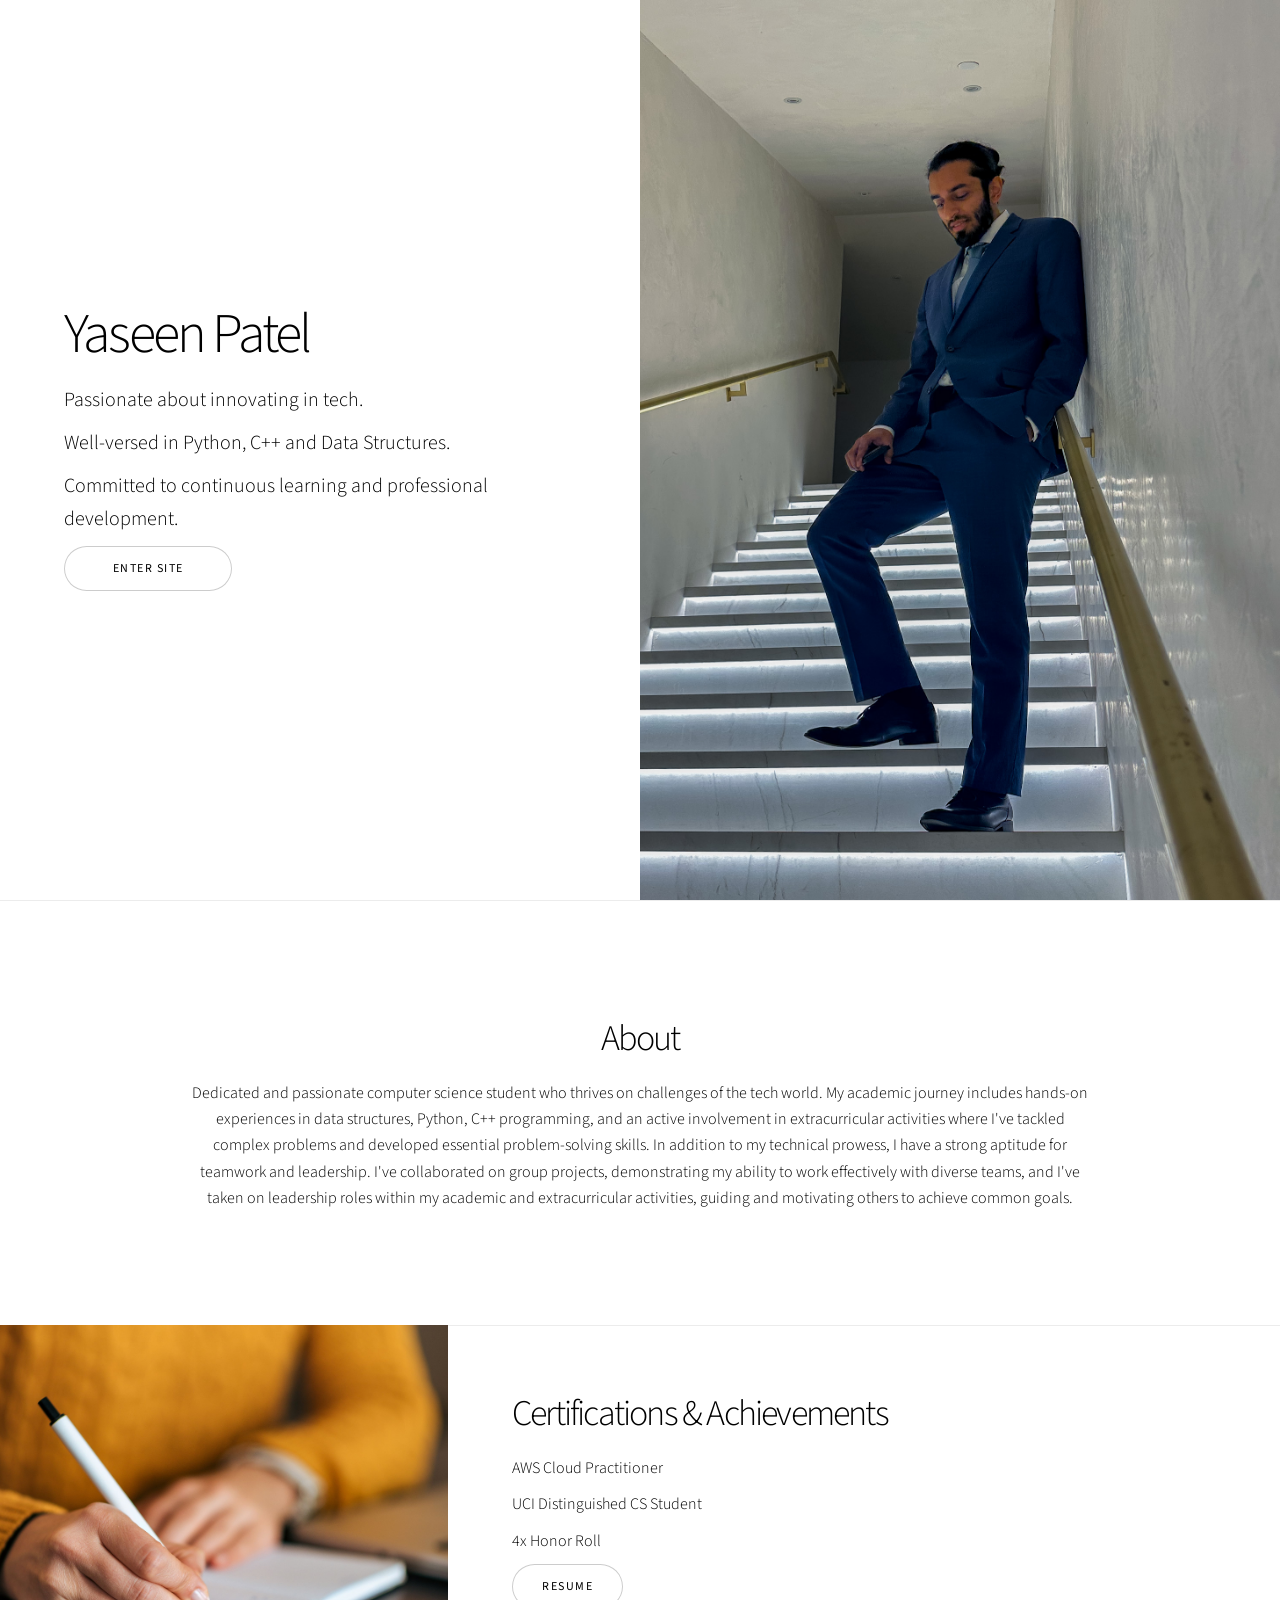
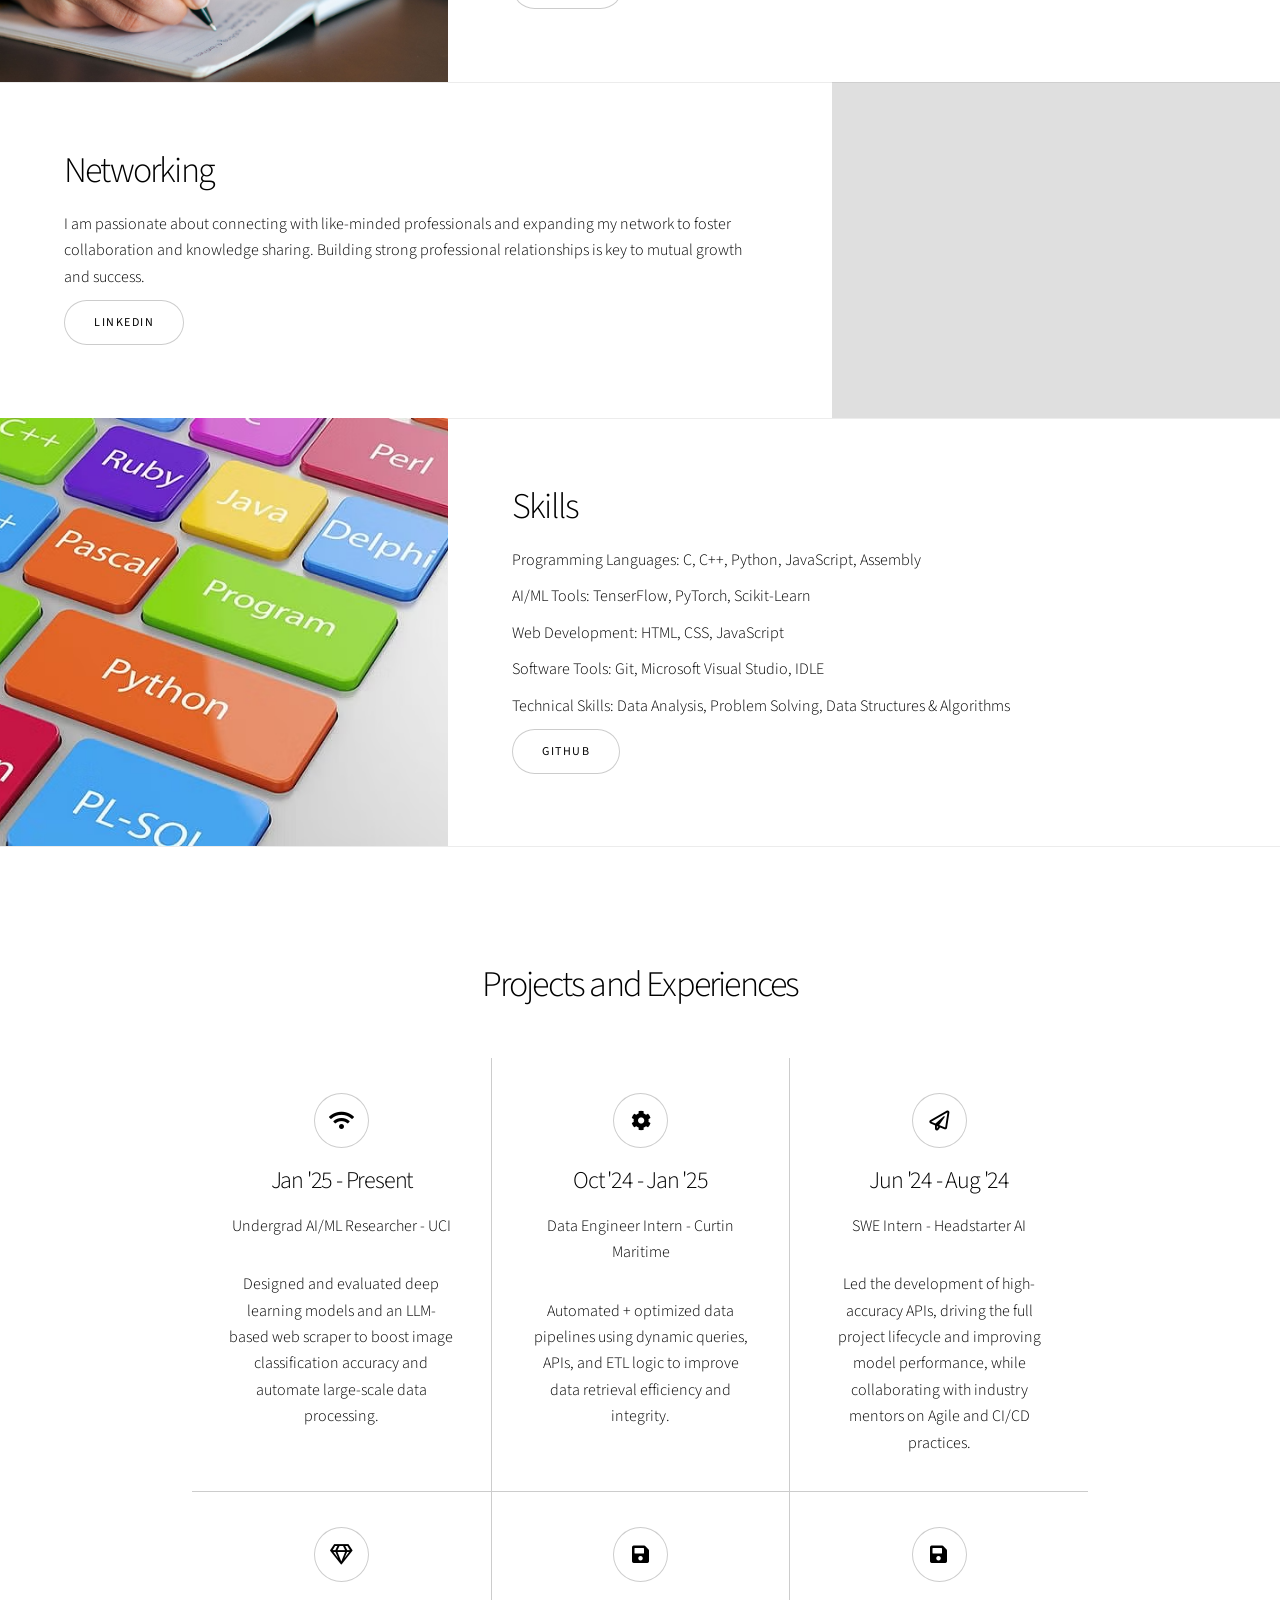
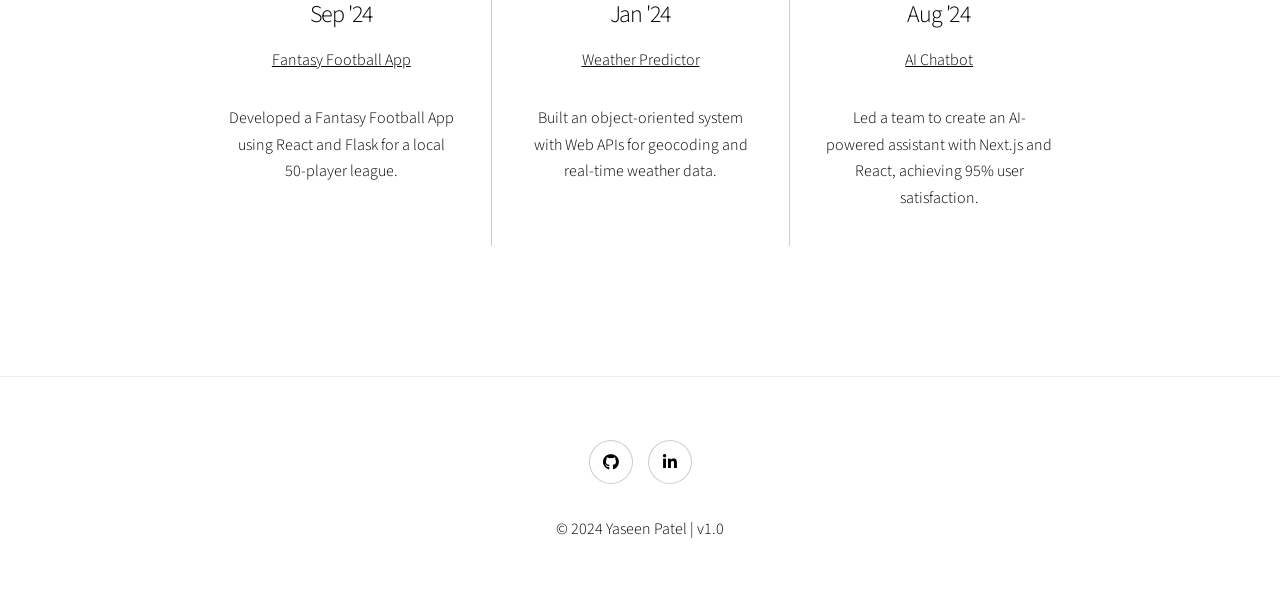
==== commit 4186dbf6: "Update index.html Some UI Changes" ====
--- a/index.html
+++ b/index.html
@@ -1,11 +1,11 @@
-<!DOCTYPE HTML>
+<!DOCTYPE HTML> 
 <!--
     Story by HTML5 UP
     html5up.net | @ajlkn
     Free for personal and commercial use under the CCA 3.0 license (html5up.net/license)
--->
+--> 
 <html>
-    <head>
+    <head>  
         <title>Story by HTML5 UP</title>
         <meta charset="utf-8" />
         <meta name="viewport" content="width=device-width, initial-scale=1, user-scalable=no" />
@@ -16,7 +16,7 @@
                 margin-bottom: 10px; /* Adjust the value as needed */
             }
 
-            /* Adjust the margin between items in the section */
+            /* Adjust the margin between items in the section */ 
             section .content p {
                 margin-bottom: 10px; /* Adjust the value as needed */
             }
@@ -157,7 +157,7 @@
                                     <span class="icon solid style2 major fa-cog"></span>
                                     <h3>Oct '24 - Jan '25</h3>
 									<p>Data Engineer Intern - Curtin Maritime</p>
-                                    <p>Automated and optimized data pipelines using dynamic queries, APIs, and ETL logic to improve data retrieval efficiency and integrity.</p>
+                                    <p>Automated + optimized data pipelines using dynamic queries, APIs, and ETL logic to improve data retrieval efficiency and integrity.</p>
                                 </section>
                                 <section>
                                     <span class="icon style2 major fa-paper-plane"></span>
@@ -199,7 +199,7 @@
                                 <div class="fields">
                                     <div class="field half">
                                         <label for="name">Name</label>
-                                        <input type="text" name="name" id="name" value="" />
+                                        <input type="text" name="name" id="name:" value="" />
                                     </div>
                                     <div class="field half">
                                         <label for="email">Email</label>
